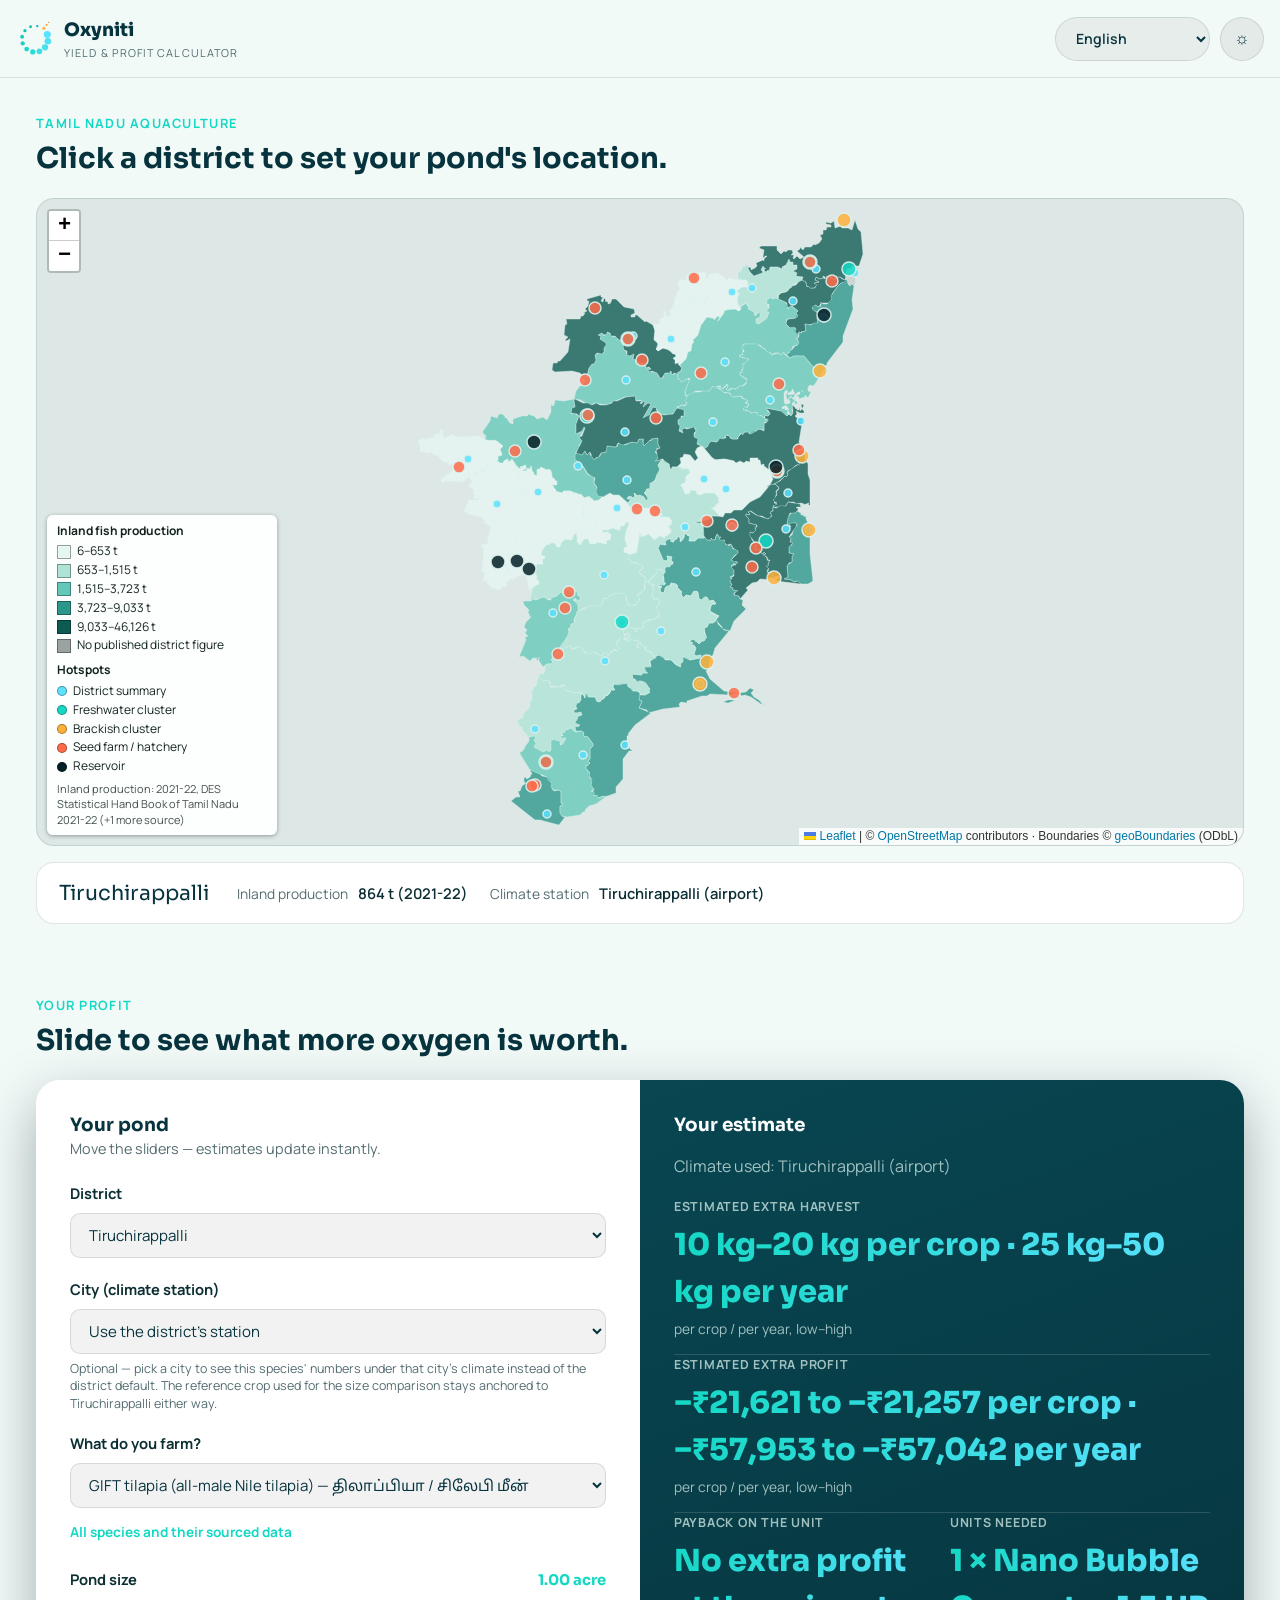
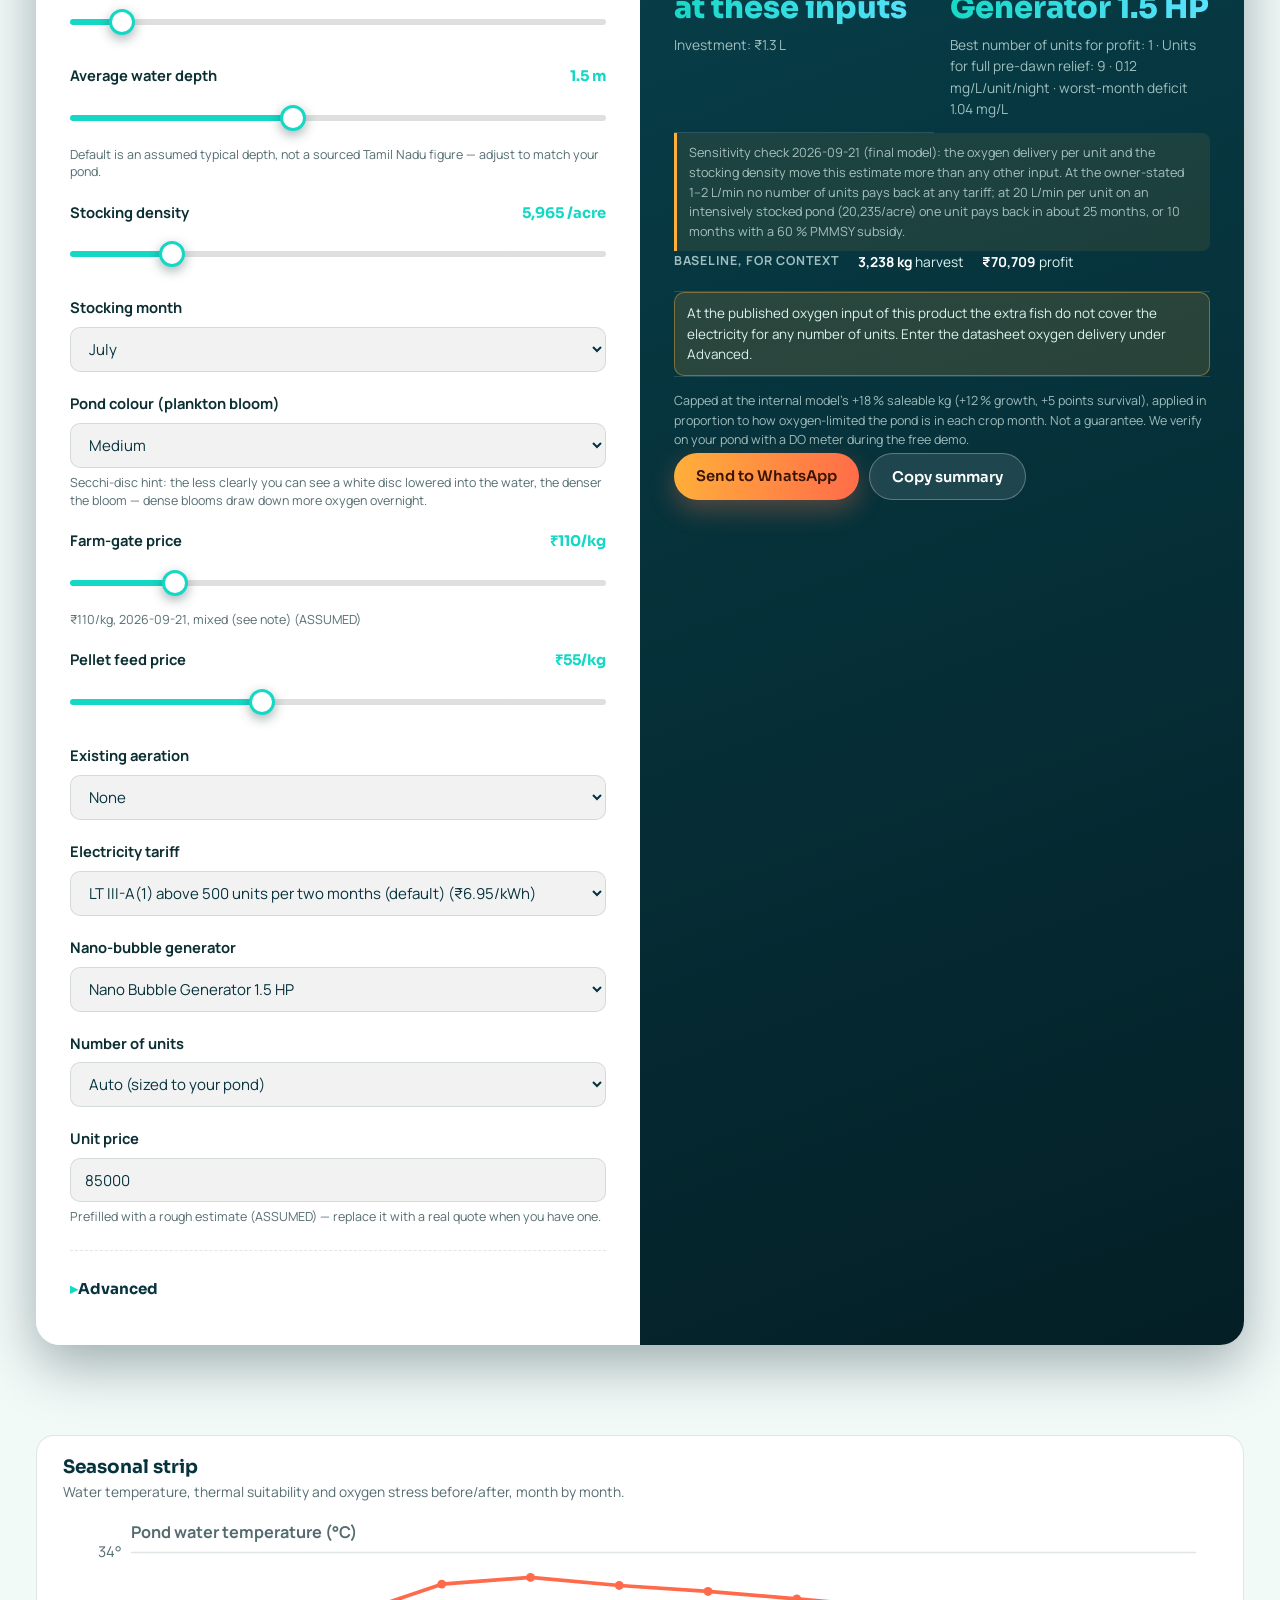
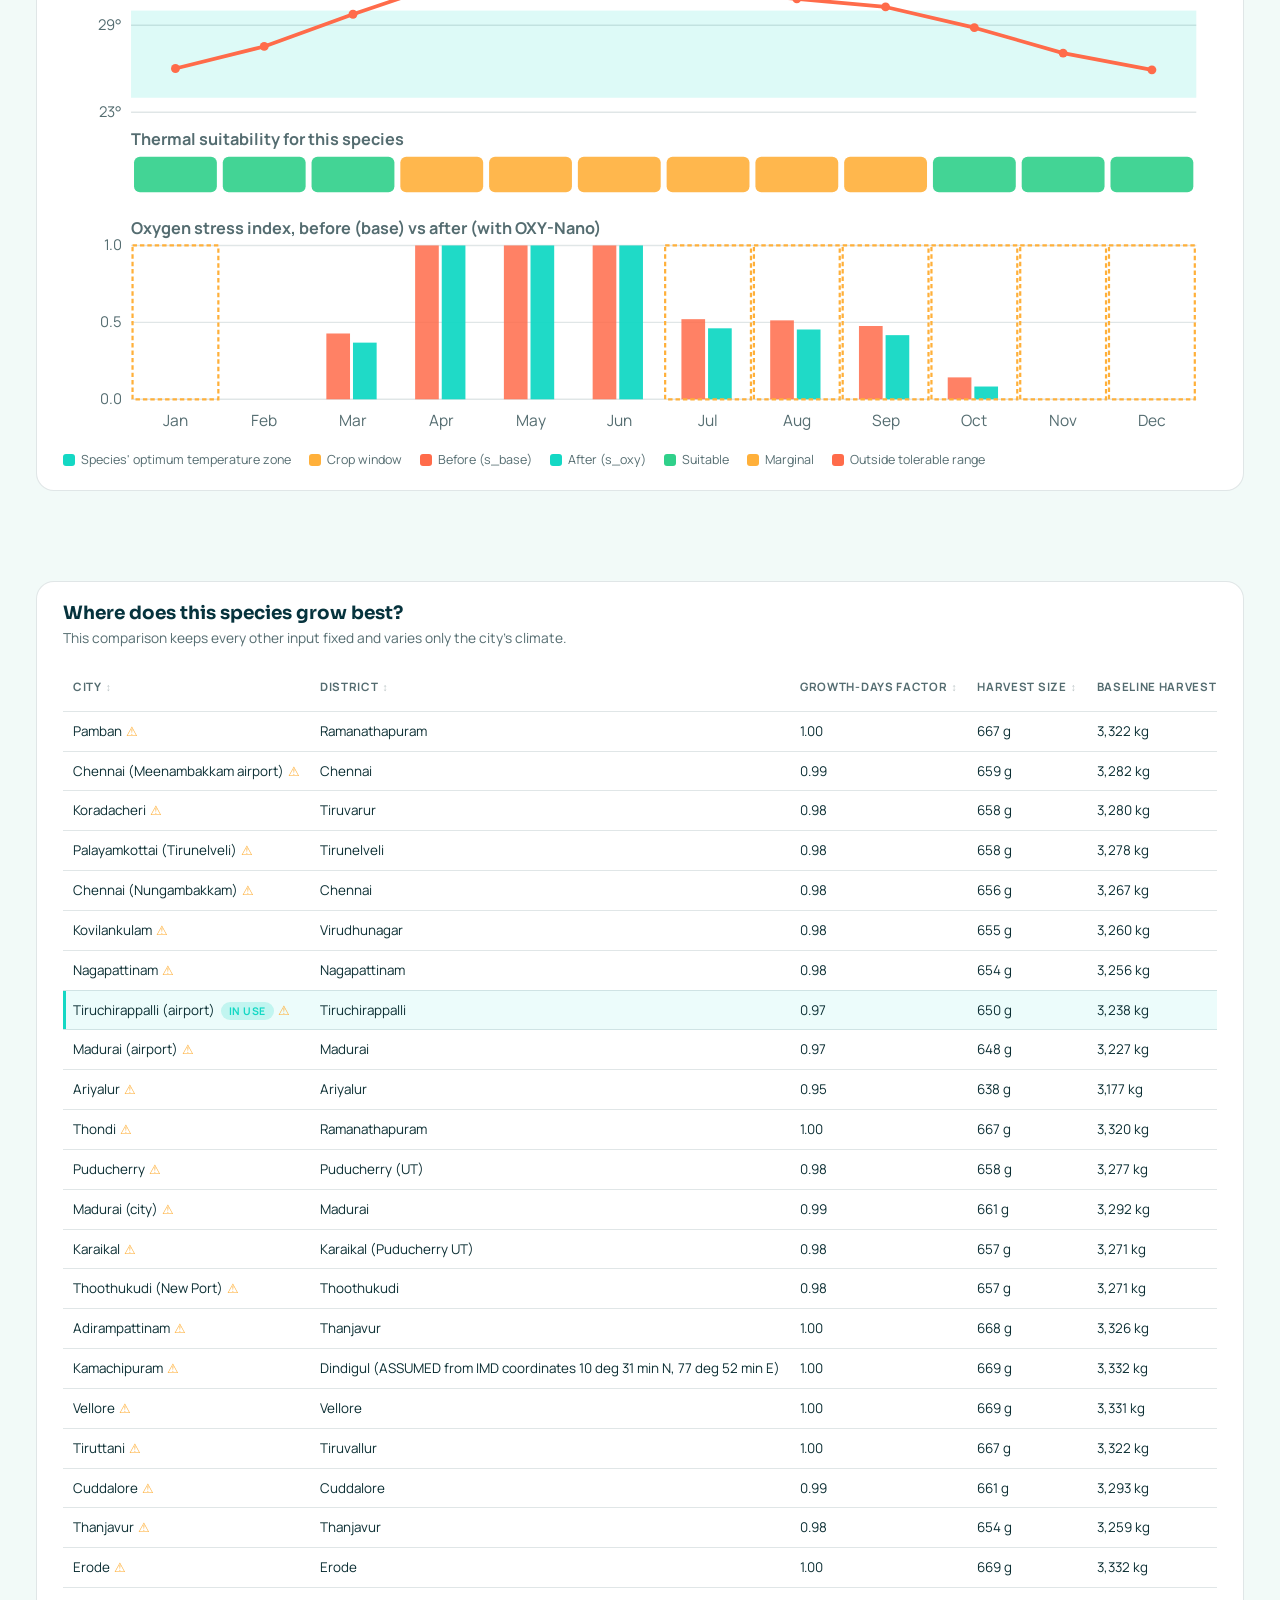
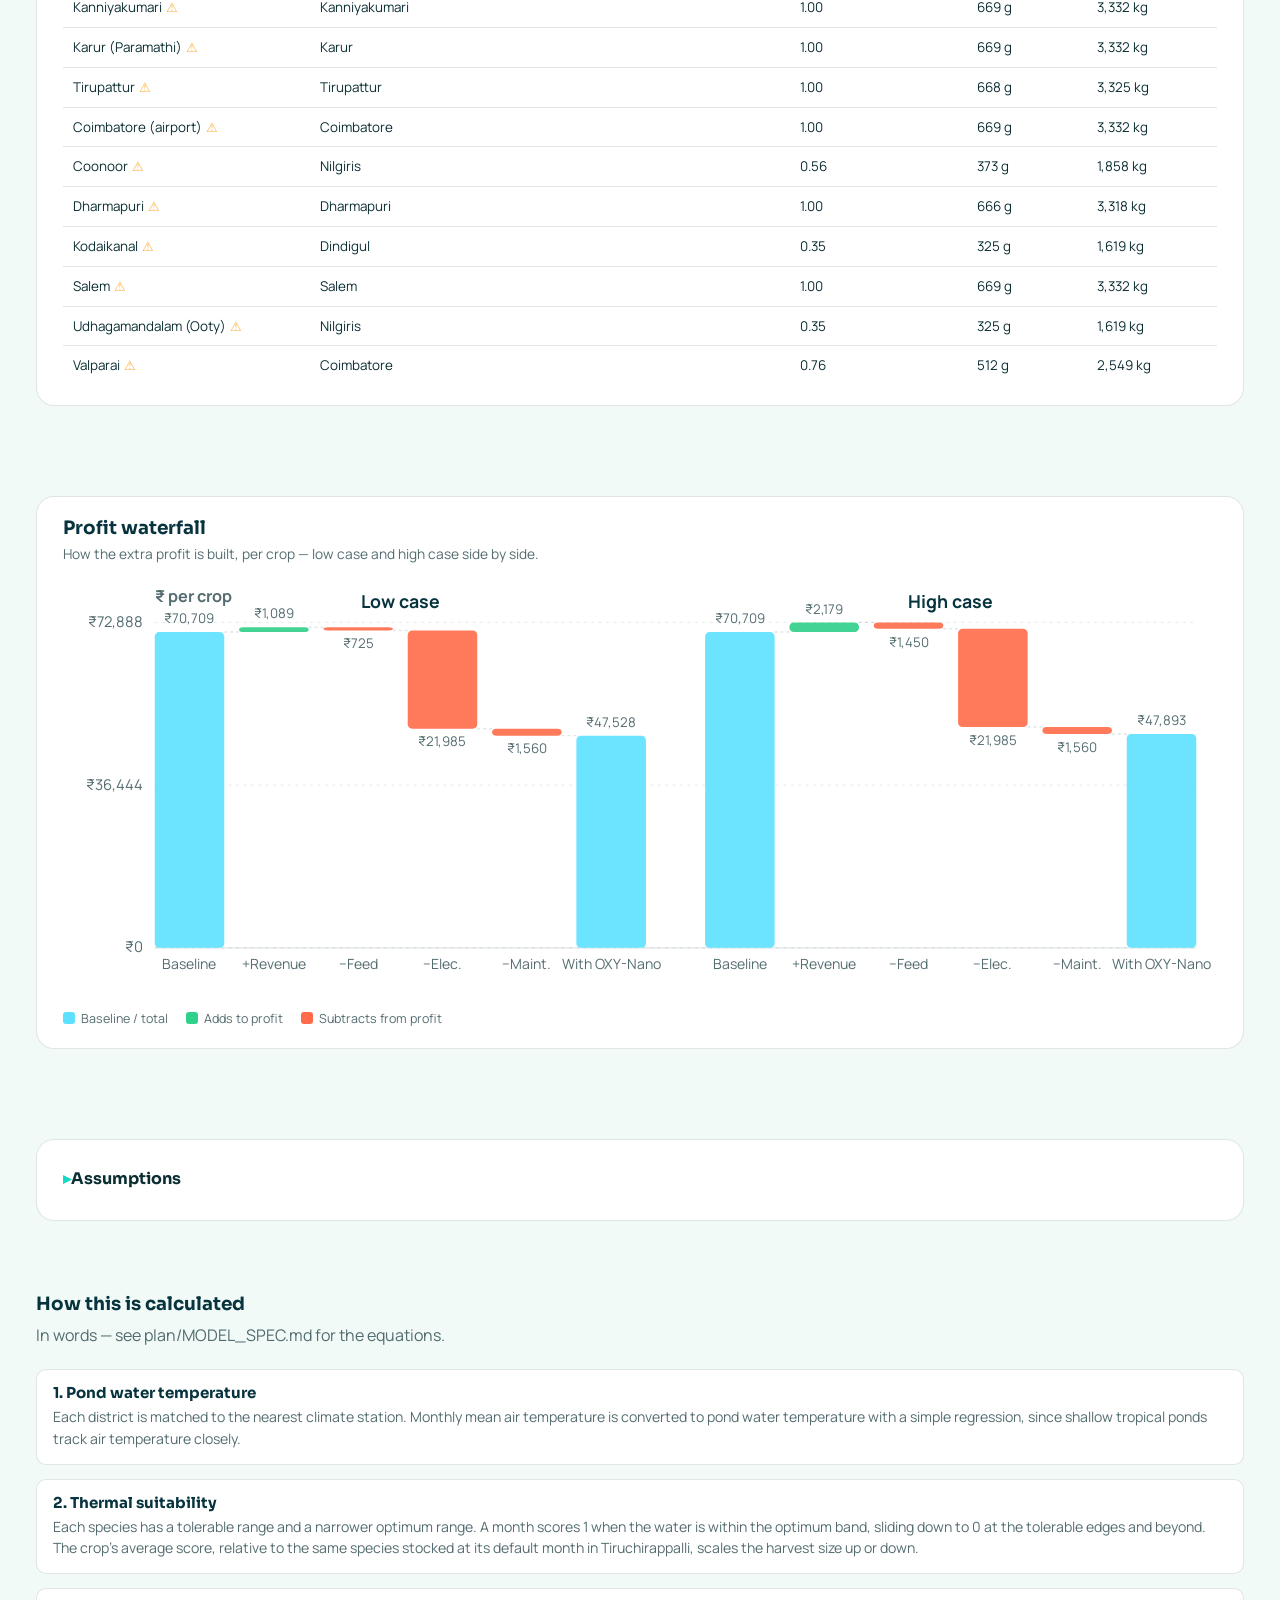
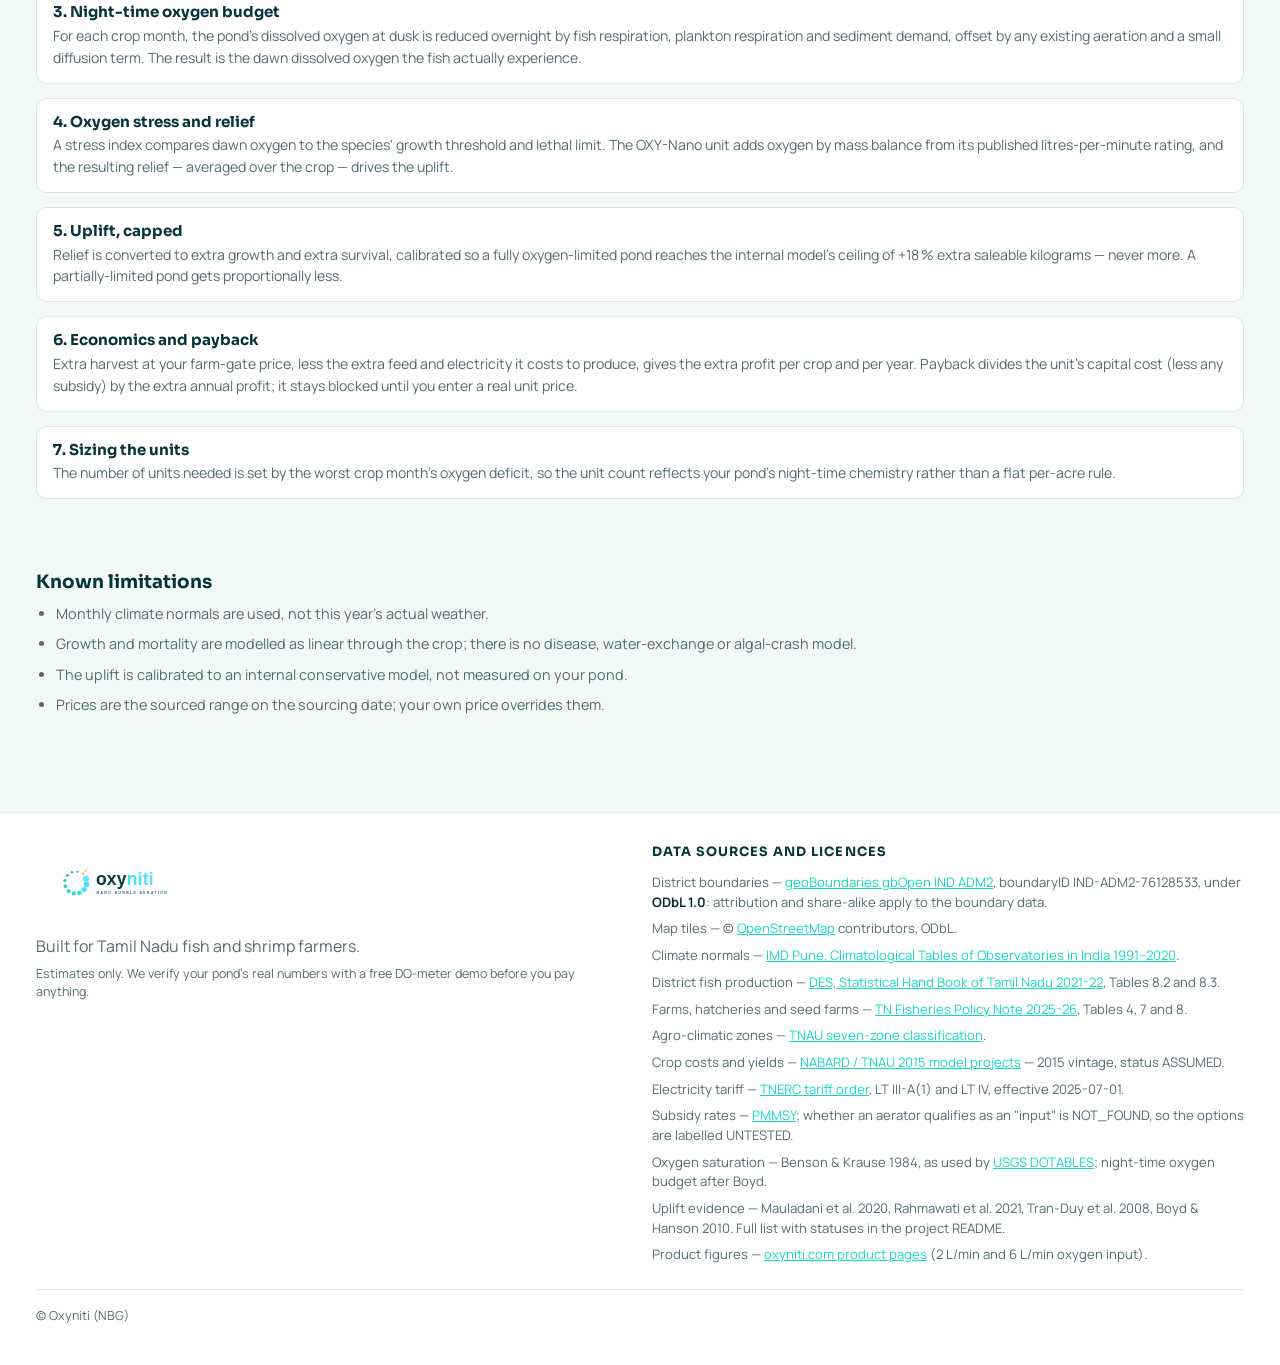
==== site/index.html @ 801a23fb "feat: Oxyniti yield and profit calculator with Tamil Nadu hotspot map Standalone static tool for oxy" ====
<!-- Oxyniti yield calculator — page shell (EXECUTION_PLAN.md WP4 brief; layout section 6).
     Classic scripts only, in the fixed order (section 4.3), so the page works from file://. -->
<!doctype html>
<html lang="en">
<head>
<meta charset="utf-8" />
<meta name="viewport" content="width=device-width, initial-scale=1, viewport-fit=cover" />
<meta name="referrer" content="strict-origin-when-cross-origin" />
<title>Oxyniti yield &amp; profit calculator — Tamil Nadu fish &amp; shrimp ponds</title>
<meta name="description" content="Estimate extra harvest, extra profit and payback from OXY-Nano aeration for your pond, by species, district, season and stocking density — capped at the internal +18 % model, never a flat claim." />
<link rel="icon" type="image/svg+xml" href="assets/favicon.svg" />
<link rel="preconnect" href="https://fonts.googleapis.com" />
<link rel="preconnect" href="https://fonts.gstatic.com" crossorigin />
<link href="https://fonts.googleapis.com/css2?family=Sora:wght@600;700;800&family=Manrope:wght@400;600;700;800&family=Catamaran:wght@500;700;800&family=Noto+Sans+Tamil:wght@400;600;700&display=swap" rel="stylesheet" />
<link rel="stylesheet" href="vendor/leaflet/leaflet.css" />
<link rel="stylesheet" href="css/styles.css" />
</head>
<body>

<div id="model-banner" class="model-banner hidden" role="alert"></div>
<div id="fixture-note" class="fixture-note hidden" role="status"></div>

<header class="site-header">
  <div class="brand">
    <img src="assets/logo-mark.svg" alt="" width="38" height="38" />
    <div class="brand-text">
      <span class="brand-word">Oxyniti</span>
      <span class="brand-tag" data-i18n="brand.tag">Yield &amp; profit calculator</span>
    </div>
  </div>
  <div class="header-controls">
    <select id="lang-select" class="lang-select" aria-label="Language">
      <option value="en" data-i18n="nav.lang.en">English</option>
      <option value="ta" data-i18n="nav.lang.ta">தமிழ் (partial)</option>
    </select>
    <button id="theme-toggle" class="btn-icon" type="button" aria-label="Toggle light / dark theme" data-i18n-title="nav.theme">
      <span aria-hidden="true">&#9788;</span>
    </button>
  </div>
</header>

<main>

  <!-- ═══════════ MAP ═══════════ -->
  <section id="map-section">
    <div class="container">
      <div class="section-head">
        <span class="kicker" data-i18n="map.kicker">Tamil Nadu aquaculture</span>
        <h2 data-i18n="map.h2">Click a district to set your pond's location.</h2>
      </div>
      <div class="map-grid">
        <div id="map" role="img" aria-label="Map of Tamil Nadu districts coloured by inland fish production, with aquaculture hotspot markers. Click a district to select it."></div>
        <aside class="district-card" id="district-card">
          <p class="d-hint" id="district-placeholder" data-i18n="district.card.placeholder">Click the map or choose a district below to see its production statistics and climate station.</p>
          <div id="district-card-body" class="hidden">
            <span class="d-name" id="district-name"></span>
            <dl>
              <dt data-i18n="district.card.production">Inland production</dt>
              <dd id="district-production">—</dd>
              <dt data-i18n="district.card.station">Climate station</dt>
              <dd id="district-station">—</dd>
            </dl>
          </div>
        </aside>
      </div>
    </div>
  </section>

  <!-- ═══════════ CALCULATOR ═══════════ -->
  <section id="calculator">
    <div class="container">
      <div class="section-head">
        <span class="kicker" data-i18n="roi.kicker">Your profit</span>
        <h2 data-i18n="roi.h2">Slide to see what more oxygen is worth.</h2>
      </div>

      <div class="calc-grid">
        <!-- ---- INPUT CARD ---- -->
        <div class="input-card">
          <h3 data-i18n="roi.h3">Your pond</h3>
          <p class="sub" data-i18n="roi.sub">Move the sliders — estimates update instantly.</p>

          <form id="calc-form" autocomplete="off">
            <div class="field">
              <label class="field-label" for="in-district" data-i18n="input.district">District</label>
              <select id="in-district"></select>
            </div>

            <div class="field">
              <label class="field-label" for="in-station_name" data-i18n="input.station_name">City (climate station)</label>
              <select id="in-station_name"></select>
              <p class="field-hint" data-i18n="input.station_hint">Optional — pick a city to see this species' numbers under that city's climate instead of the district default. The reference crop used for the size comparison stays anchored to Tiruchirappalli either way.</p>
            </div>

            <div class="field">
              <label class="field-label" for="in-species" data-i18n="f.species">What do you farm?</label>
              <select id="in-species"></select>
              <details class="species-panel">
                <summary data-i18n="input.species_panel_toggle">All species and their sourced data</summary>
                <div class="species-panel-body" id="species-panel-body"></div>
              </details>
            </div>

            <div class="field">
              <div class="field-label"><span data-i18n="roi.size">Pond size</span><output class="field-out" id="out-area_acre"></output></div>
              <div class="range-wrap"><input type="range" id="in-area_acre" min="0.25" max="10" step="0.25" value="1" /></div>
            </div>

            <div class="field">
              <div class="field-label"><span data-i18n="input.depth_m">Average water depth</span><output class="field-out" id="out-depth_m"></output></div>
              <div class="range-wrap"><input type="range" id="in-depth_m" min="0.8" max="2.5" step="0.1" value="1.5" /></div>
              <p class="field-hint" data-i18n="input.depth_hint">Default is an assumed typical depth, not a sourced Tamil Nadu figure — adjust to match your pond.</p>
            </div>

            <div class="field">
              <div class="field-label"><span data-i18n="input.density_per_acre">Stocking density</span><output class="field-out" id="out-density_per_acre"></output></div>
              <div class="range-wrap"><input type="range" id="in-density_per_acre" min="0" max="1" step="1" value="0" /></div>
            </div>

            <div class="field">
              <label class="field-label" for="in-stock_month" data-i18n="input.stock_month">Stocking month</label>
              <select id="in-stock_month">
                <option value="1" data-i18n="month.1">January</option>
                <option value="2" data-i18n="month.2">February</option>
                <option value="3" data-i18n="month.3">March</option>
                <option value="4" data-i18n="month.4">April</option>
                <option value="5" data-i18n="month.5">May</option>
                <option value="6" data-i18n="month.6">June</option>
                <option value="7" data-i18n="month.7">July</option>
                <option value="8" data-i18n="month.8">August</option>
                <option value="9" data-i18n="month.9">September</option>
                <option value="10" data-i18n="month.10">October</option>
                <option value="11" data-i18n="month.11">November</option>
                <option value="12" data-i18n="month.12">December</option>
              </select>
            </div>

            <div class="field">
              <label class="field-label" for="in-bloom" data-i18n="input.bloom">Pond colour (plankton bloom)</label>
              <select id="in-bloom">
                <option value="light">Light</option>
                <option value="medium" selected>Medium</option>
                <option value="dense">Dense</option>
              </select>
              <p class="field-hint" data-i18n="input.bloom_hint">Secchi-disc hint: the less clearly you can see a white disc lowered into the water, the denser the bloom — dense blooms draw down more oxygen overnight.</p>
            </div>

            <div class="field">
              <div class="field-label"><span data-i18n="roi.price">Farm-gate price</span><output class="field-out" id="out-price_inr_kg"></output></div>
              <div class="range-wrap"><input type="range" id="in-price_inr_kg" min="0" max="1" step="1" value="0" /></div>
              <p class="field-hint" id="price-sourced-note"></p>
            </div>

            <div class="field">
              <div class="field-label"><span data-i18n="input.feed_price_inr_kg">Pellet feed price</span><output class="field-out" id="out-feed_price_inr_kg"></output></div>
              <div class="range-wrap"><input type="range" id="in-feed_price_inr_kg" min="20" max="120" step="1" value="60" /></div>
            </div>

            <div class="field">
              <label class="field-label" for="in-existing_aeration_kw" data-i18n="input.existing_aeration_kw">Existing aeration</label>
              <select id="in-existing_aeration_kw">
                <option value="0" data-i18n="input.aeration_none">None</option>
                <option value="0.7457" data-i18n="input.aeration_1x1">1 × 1 HP paddlewheel</option>
                <option value="1.4914" data-i18n="input.aeration_2x1">2 × 1 HP paddlewheel</option>
                <option value="2.9828" data-i18n="input.aeration_2x2">2 × 2 HP paddlewheel</option>
                <option value="custom" data-i18n="input.aeration_custom">Custom (kW)</option>
              </select>
              <input type="number" id="in-existing_aeration_kw-custom" class="hidden" min="0" max="15" step="0.1" placeholder="kW" />
            </div>

            <div class="field hidden" id="existing_run_h-row">
              <div class="field-label"><span data-i18n="input.existing_run_h">Existing aeration hours</span><output class="field-out" id="out-existing_run_h"></output></div>
              <div class="range-wrap"><input type="range" id="in-existing_run_h" min="0" max="24" step="1" value="8" /></div>
            </div>

            <div class="field">
              <label class="field-label" for="in-tariff-preset" data-i18n="input.tariff_inr_kwh">Electricity tariff</label>
              <select id="in-tariff-preset"></select>
              <input type="number" id="in-tariff-custom" class="hidden" min="0" max="12" step="0.01" placeholder="₹/kWh" data-i18n-ph="input.tariff_custom" />
            </div>

            <div class="field">
              <label class="field-label" for="in-unit_model" data-i18n="input.unit_model">Nano-bubble generator</label>
              <select id="in-unit_model"></select>
            </div>

            <div class="field">
              <label class="field-label" for="in-n_units-mode" data-i18n="input.n_units_mode">Number of units</label>
              <select id="in-n_units-mode">
                <option value="auto" data-i18n="input.n_units_auto">Auto (sized to your pond)</option>
                <option value="manual" data-i18n="input.n_units_manual_option">Manual</option>
              </select>
              <input type="number" id="in-n_units-manual" class="hidden" min="1" max="20" step="1" value="1" />
            </div>

            <div class="field">
              <label class="field-label" for="in-unit_price_inr" data-i18n="input.unit_price_inr">Unit price</label>
              <input type="number" id="in-unit_price_inr" min="0" step="100" placeholder="₹" />
              <p class="field-hint" data-i18n="input.unit_price_hint">Prefilled with a rough estimate (ASSUMED) — replace it with a real quote when you have one.</p>
            </div>

            <details class="advanced-details" id="advanced-details">
              <summary data-i18n="input.advanced">Advanced</summary>
              <div class="advanced-body">
                <div class="field">
                  <label class="field-label" for="in-o2_input_lpm_override" data-i18n="input.o2_input_lpm_override">Oxygen delivery per unit (datasheet)</label>
                  <input type="number" id="in-o2_input_lpm_override" min="0.5" max="60" step="0.1" placeholder="L/min" />
                  <p class="field-hint" data-i18n="input.override_hint">Enter the OEM datasheet figure if you have it — leave blank to use the published product value.</p>
                </div>
                <div class="field">
                  <label class="field-label" for="in-power_kw_override" data-i18n="input.power_kw_override">Electrical input per unit (datasheet)</label>
                  <input type="number" id="in-power_kw_override" min="0.1" max="10" step="0.01" placeholder="kW" />
                  <p class="field-hint" data-i18n="input.override_hint">Enter the OEM datasheet figure if you have it — leave blank to use the published product value.</p>
                </div>
                <div class="field">
                  <label class="field-label" for="in-concentrator_kw" data-i18n="input.concentrator_kw">Oxygen concentrator power</label>
                  <input type="number" id="in-concentrator_kw" min="0" max="2" step="0.01" placeholder="kW" />
                  <p class="field-hint" data-i18n="input.concentrator_hint">Prefilled from the product page. Clearing it excludes the concentrator from the electricity cost with a warning.</p>
                </div>
                <div class="field">
                  <label class="field-label" for="in-concentrator_price_inr" data-i18n="input.concentrator_price_inr">Oxygen concentrator price</label>
                  <input type="number" id="in-concentrator_price_inr" min="0" step="100" placeholder="₹" />
                  <p class="field-hint" data-i18n="input.concentrator_price_hint">Prefilled with a rough estimate (ASSUMED) — replace it with a real quote when you have one.</p>
                </div>
                <div class="field">
                  <label class="field-label" for="in-maintenance_pct" data-i18n="input.maintenance_pct">Maintenance per year</label>
                  <input type="number" id="in-maintenance_pct" min="0" max="15" step="0.1" placeholder="%" />
                  <p class="field-hint" data-i18n="input.maintenance_hint">Per cent of capex, ASSUMED. Applied every year against the extra profit.</p>
                </div>
                <div class="field">
                  <label class="field-label" for="in-subsidy_pct" data-i18n="input.subsidy_pct">Subsidy on unit</label>
                  <select id="in-subsidy_pct"></select>
                </div>
                <div class="field">
                  <div class="field-label"><span data-i18n="input.run_h">Run hours</span><output class="field-out" id="out-run_h"></output></div>
                  <div class="range-wrap"><input type="range" id="in-run_h" min="2" max="24" step="1" value="8" /></div>
                </div>
                <div class="field field-check">
                  <input type="checkbox" id="in-include_fcr_gain" />
                  <label for="in-include_fcr_gain" data-i18n="input.include_fcr_gain">Apply FCR improvement (advanced, unverified)</label>
                </div>
                <p class="field-hint" data-i18n="input.include_fcr_gain_hint">−7% feed conversion at full relief — a single-pond trial (Mauladani et al. 2020), status UNTESTED. Off by default.</p>
              </div>
            </details>
          </form>
        </div>

        <!-- ---- RESULTS CARD ---- -->
        <div class="results-card" id="results-card">
          <h3 data-i18n="results.h3">Your estimate</h3>
          <p class="band-sub hidden" id="res-station"></p>

          <div id="result-error" class="result-error hidden"></div>

          <div id="result-content">
            <p id="result-placeholder" class="band-sub" data-i18n="results.placeholder">Set your pond's inputs on the left to see an estimate.</p>

            <div class="result-band">
              <span class="lbl" data-i18n="roi.harv">Estimated extra harvest</span>
              <div class="band-value" id="res-harvest">—</div>
              <div class="band-sub" data-i18n="results.harv_sub">per crop / per year, low–high</div>
            </div>

            <div class="result-band">
              <span class="lbl" data-i18n="results.profit">Estimated extra profit</span>
              <div class="band-value" id="res-profit">—</div>
              <div class="band-sub" data-i18n="results.profit_sub">per crop / per year, low–high</div>
            </div>

            <div class="result-grid">
              <div class="result-band">
                <span class="lbl" data-i18n="results.payback">Payback on the unit</span>
                <div class="band-value" id="res-payback">—</div>
                <div class="band-sub" id="res-investment"></div>
              </div>
              <div class="result-band">
                <span class="lbl" data-i18n="results.units">Units needed</span>
                <div class="band-value" id="res-units">—</div>
                <div class="band-sub" data-i18n="results.units_sub">to relieve the worst crop month</div>
              </div>
            </div>

            <p class="sensitivity-note" data-i18n="results.sensitivity">Sensitivity check 2026-09-21 (final model): the oxygen delivery per unit and the stocking density move this estimate more than any other input. At the owner-stated 1–2 L/min no number of units pays back at any tariff; at 20 L/min per unit on an intensively stocked pond (20,235/acre) one unit pays back in about 25 months, or 10 months with a 60 % PMMSY subsidy.</p>

            <div class="result-band baseline-context" id="res-baseline">
              <span class="lbl" data-i18n="results.baseline">Baseline, for context</span>
            </div>

            <ul class="warnings-list" id="res-warnings"></ul>

            <p class="ceiling-note" data-i18n="results.ceiling_note">Capped at the internal model's +18 % saleable kg (+12 % growth, +5 points survival), applied in proportion to how oxygen-limited the pond is in each crop month. Not a guarantee. We verify on your pond with a DO meter during the free demo.</p>

            <div class="cta-row">
              <a id="cta-whatsapp" class="btn btn-warm" href="https://wa.me/919659727477" target="_blank" rel="noopener" data-i18n="results.cta_whatsapp">Send to WhatsApp</a>
              <button id="cta-copy" class="btn btn-ghost" type="button" data-i18n="results.cta_copy">Copy summary</button>
            </div>
            <p class="copy-status" id="copy-status" role="status"></p>
          </div>
        </div>
      </div>
    </div>
  </section>

  <!-- ═══════════ SEASONAL STRIP ═══════════ -->
  <section id="season-section">
    <div class="container">
      <div class="chart-block">
        <h3 data-i18n="season.h3">Seasonal strip</h3>
        <p class="sub" data-i18n="season.sub">Water temperature, thermal suitability and oxygen stress before/after, month by month.</p>
        <div id="season-strip"></div>
      </div>
    </div>
  </section>

  <!-- ═══════════ STATION COMPARISON (amendment A9.4) ═══════════ -->
  <section id="station-compare-section">
    <div class="container">
      <div class="chart-block">
        <h3 data-i18n="station_compare.h3">Where does this species grow best?</h3>
        <p class="sub" data-i18n="station_compare.note">This comparison keeps every other input fixed and varies only the city's climate.</p>
        <div class="assumptions-table-wrap">
          <table class="assumptions-table compare-table" id="station-compare-table">
            <thead>
              <tr>
                <th><button type="button" class="sort-btn" data-sort-key="station" data-i18n="station_compare.col_city">City</button></th>
                <th><button type="button" class="sort-btn" data-sort-key="district" data-i18n="station_compare.col_district">District</button></th>
                <th><button type="button" class="sort-btn" data-sort-key="G_T" data-i18n="station_compare.col_gt">Growth-days factor</button></th>
                <th><button type="button" class="sort-btn" data-sort-key="harvest_size_g" data-i18n="station_compare.col_harvest_size">Harvest size</button></th>
                <th><button type="button" class="sort-btn" data-sort-key="baseline_kg_crop" data-i18n="station_compare.col_baseline">Baseline harvest</button></th>
                <th><button type="button" class="sort-btn" data-sort-key="ds" data-i18n="station_compare.col_ds">Oxygen relief</button></th>
                <th><button type="button" class="sort-btn" data-sort-key="extra_kg_crop_high" data-i18n="station_compare.col_extra_harvest">Extra harvest (high)</button></th>
                <th><button type="button" class="sort-btn is-sorted-desc" data-sort-key="profit_year_high" data-i18n="station_compare.col_extra_profit">Extra profit (high)</button></th>
                <th><button type="button" class="sort-btn" data-sort-key="n_best" data-i18n="station_compare.col_units">Units</button></th>
              </tr>
            </thead>
            <tbody id="station-compare-tbody"></tbody>
          </table>
        </div>
      </div>
    </div>
  </section>

  <!-- ═══════════ WATERFALL ═══════════ -->
  <section id="waterfall-section">
    <div class="container">
      <div class="chart-block">
        <h3 data-i18n="waterfall.h3">Profit waterfall</h3>
        <p class="sub" data-i18n="waterfall.sub">How the extra profit is built, per crop — low case and high case side by side.</p>
        <div id="waterfall"></div>
      </div>
    </div>
  </section>

  <!-- ═══════════ ASSUMPTIONS ═══════════ -->
  <section id="assumptions-section">
    <div class="container">
      <details class="assumptions-details" id="assumptions-details">
        <summary data-i18n="assumptions.h3">Assumptions</summary>
        <p class="sub" data-i18n="assumptions.sub">Every parameter behind this estimate — value, unit, status, date and source.</p>
        <div class="assumptions-table-wrap">
          <table class="assumptions-table">
            <thead>
              <tr>
                <th data-i18n="assumptions.col_label">Parameter</th>
                <th data-i18n="assumptions.col_value">Value</th>
                <th data-i18n="assumptions.col_status">Status</th>
                <th data-i18n="assumptions.col_date">Date</th>
                <th data-i18n="assumptions.col_source">Source</th>
              </tr>
            </thead>
            <tbody id="assumptions-tbody"></tbody>
          </table>
        </div>
      </details>
    </div>
  </section>

  <!-- ═══════════ METHOD ═══════════ -->
  <section id="method-section" class="method-section">
    <div class="container">
      <div class="section-head">
        <h3 data-i18n="method.h3">How this is calculated</h3>
        <p data-i18n="method.sub">In words — see plan/MODEL_SPEC.md for the equations.</p>
      </div>
      <div class="method-body">
        <div class="method-step"><h4 data-i18n="method.step1.h">1. Pond water temperature</h4><p data-i18n="method.step1.p">Each district is matched to the nearest climate station. Monthly mean air temperature is converted to pond water temperature with a simple regression, since shallow tropical ponds track air temperature closely.</p></div>
        <div class="method-step"><h4 data-i18n="method.step2.h">2. Thermal suitability</h4><p data-i18n="method.step2.p">Each species has a tolerable range and a narrower optimum range. A month scores 1 when the water is within the optimum band, sliding down to 0 at the tolerable edges and beyond. The crop's average score, relative to the same species stocked at its default month in Tiruchirappalli, scales the harvest size up or down.</p></div>
        <div class="method-step"><h4 data-i18n="method.step3.h">3. Night-time oxygen budget</h4><p data-i18n="method.step3.p">For each crop month, the pond's dissolved oxygen at dusk is reduced overnight by fish respiration, plankton respiration and sediment demand, offset by any existing aeration and a small diffusion term. The result is the dawn dissolved oxygen the fish actually experience.</p></div>
        <div class="method-step"><h4 data-i18n="method.step4.h">4. Oxygen stress and relief</h4><p data-i18n="method.step4.p">A stress index compares dawn oxygen to the species' growth threshold and lethal limit. The OXY-Nano unit adds oxygen by mass balance from its published litres-per-minute rating, and the resulting relief — averaged over the crop — drives the uplift.</p></div>
        <div class="method-step"><h4 data-i18n="method.step5.h">5. Uplift, capped</h4><p data-i18n="method.step5.p">Relief is converted to extra growth and extra survival, calibrated so a fully oxygen-limited pond reaches the internal model's ceiling of +18 % extra saleable kilograms — never more. A partially-limited pond gets proportionally less.</p></div>
        <div class="method-step"><h4 data-i18n="method.step6.h">6. Economics and payback</h4><p data-i18n="method.step6.p">Extra harvest at your farm-gate price, less the extra feed and electricity it costs to produce, gives the extra profit per crop and per year. Payback divides the unit's capital cost (less any subsidy) by the extra annual profit; it stays blocked until you enter a real unit price.</p></div>
        <div class="method-step"><h4 data-i18n="method.step7.h">7. Sizing the units</h4><p data-i18n="method.step7.p">The number of units needed is set by the worst crop month's oxygen deficit, so the unit count reflects your pond's night-time chemistry rather than a flat per-acre rule.</p></div>
      </div>
    </div>
  </section>

  <!-- ═══════════ LIMITATIONS ═══════════ -->
  <section id="limitations-section">
    <div class="container">
      <h3 data-i18n="limitations.h3">Known limitations</h3>
      <ul class="limitations-list">
        <li data-i18n="limitations.l1">Monthly climate normals are used, not this year's actual weather.</li>
        <li data-i18n="limitations.l2">Growth and mortality are modelled as linear through the crop; there is no disease, water-exchange or algal-crash model.</li>
        <li data-i18n="limitations.l3">The uplift is calibrated to an internal conservative model, not measured on your pond.</li>
        <li data-i18n="limitations.l4">Prices are the sourced range on the sourcing date; your own price overrides them.</li>
      </ul>
    </div>
  </section>

</main>

<footer class="site-footer">
  <div class="container">
    <div class="footer-grid">
      <div>
        <img class="footer-logo" src="assets/logo.svg" alt="Oxyniti" width="140" height="70" />
        <p data-i18n="footer.made">Built for Tamil Nadu fish and shrimp farmers.</p>
        <p class="field-hint" data-i18n="footer.disclaimer">Estimates only. We verify your pond's real numbers with a free DO-meter demo before you pay anything.</p>
      </div>
      <div>
        <h5 data-i18n="footer.sources_h">Data sources and licences</h5>
        <!-- WP6: short form of the full list in site/README.md. Licences named where they bind. -->
        <ul id="data-sources">
          <li>District boundaries — <a href="https://www.geoboundaries.org/api/current/gbOpen/IND/ADM2/" target="_blank" rel="noopener">geoBoundaries gbOpen IND ADM2</a>, boundaryID IND-ADM2-76128533, under <strong>ODbL 1.0</strong>: attribution and share-alike apply to the boundary data.</li>
          <li>Map tiles — &copy; <a href="https://www.openstreetmap.org/copyright" target="_blank" rel="noopener">OpenStreetMap</a> contributors, ODbL.</li>
          <li>Climate normals — <a href="https://www.imdpune.gov.in/library/public/Climatological%20Tables%201991-2020.pdf" target="_blank" rel="noopener">IMD Pune, Climatological Tables of Observatories in India 1991–2020</a>.</li>
          <li>District fish production — <a href="https://www.tn.gov.in/deptst/fisheries.pdf" target="_blank" rel="noopener">DES, Statistical Hand Book of Tamil Nadu 2021-22</a>, Tables 8.2 and 8.3.</li>
          <li>Farms, hatcheries and seed farms — <a href="https://cms.tn.gov.in/cms_migrated/document/docfiles/fisheries_e_pn_2025_26.pdf" target="_blank" rel="noopener">TN Fisheries Policy Note 2025-26</a>, Tables 4, 7 and 8.</li>
          <li>Agro-climatic zones — <a href="https://agritech.tnau.ac.in/agriculture/agri_soilresource_agroclimate.html" target="_blank" rel="noopener">TNAU seven-zone classification</a>.</li>
          <li>Crop costs and yields — <a href="https://agritech.tnau.ac.in/banking/nabard_pdf/Fisheries/6.GIFT_Tilapia_culture_15.pdf" target="_blank" rel="noopener">NABARD / TNAU 2015 model projects</a> — 2015 vintage, status ASSUMED.</li>
          <li>Electricity tariff — <a href="https://www.tnerc.tn.gov.in/Orders/files/TO-Order%20No6300620252131.pdf" target="_blank" rel="noopener">TNERC tariff order</a>, LT III-A(1) and LT IV, effective 2025-07-01.</li>
          <li>Subsidy rates — <a href="https://static.pib.gov.in/WriteReadData/userfiles/PMMSY%20BookEnglish.pdf" target="_blank" rel="noopener">PMMSY</a>; whether an aerator qualifies as an "input" is NOT_FOUND, so the options are labelled UNTESTED.</li>
          <li>Oxygen saturation — Benson &amp; Krause 1984, as used by <a href="https://water.usgs.gov/water-resources/software/DOTABLES/" target="_blank" rel="noopener">USGS DOTABLES</a>; night-time oxygen budget after Boyd.</li>
          <li>Uplift evidence — Mauladani et al. 2020, Rahmawati et al. 2021, Tran-Duy et al. 2008, Boyd &amp; Hanson 2010. Full list with statuses in the project README.</li>
          <li>Product figures — <a href="https://www.oxyniti.com/product/nano-bubble-generator-1.5-HP" target="_blank" rel="noopener">oxyniti.com product pages</a> (2 L/min and 6 L/min oxygen input).</li>
        </ul>
      </div>
    </div>
    <div class="footer-base">
      <span>&copy; Oxyniti (NBG)</span>
    </div>
  </div>
</footer>

<script src="vendor/leaflet/leaflet.js"></script>
<script src="data/species.data.js"></script>
<script src="data/climate.data.js"></script>
<script src="data/hotspots.data.js"></script>
<script src="data/tn_districts.data.js"></script>
<script src="data/products.data.js"></script>
<script src="data/economics.data.js"></script>
<script src="data/coefficients.data.js"></script>
<script src="js/i18n.js"></script>
<script src="js/charts.js"></script>
<script src="js/map.js"></script>
<script src="js/model.js"></script>
<script src="js/ui.js"></script>
</body>
</html>
---- site/vendor/leaflet/leaflet.css ----
/* required styles */

.leaflet-pane,
.leaflet-tile,
.leaflet-marker-icon,
.leaflet-marker-shadow,
.leaflet-tile-container,
.leaflet-pane > svg,
.leaflet-pane > canvas,
.leaflet-zoom-box,
.leaflet-image-layer,
.leaflet-layer {
	position: absolute;
	left: 0;
	top: 0;
	}
.leaflet-container {
	overflow: hidden;
	}
.leaflet-tile,
.leaflet-marker-icon,
.leaflet-marker-shadow {
	-webkit-user-select: none;
	   -moz-user-select: none;
	        user-select: none;
	  -webkit-user-drag: none;
	}
/* Prevents IE11 from highlighting tiles in blue */
.leaflet-tile::selection {
	background: transparent;
}
/* Safari renders non-retina tile on retina better with this, but Chrome is worse */
.leaflet-safari .leaflet-tile {
	image-rendering: -webkit-optimize-contrast;
	}
/* hack that prevents hw layers "stretching" when loading new tiles */
.leaflet-safari .leaflet-tile-container {
	width: 1600px;
	height: 1600px;
	-webkit-transform-origin: 0 0;
	}
.leaflet-marker-icon,
.leaflet-marker-shadow {
	display: block;
	}
/* .leaflet-container svg: reset svg max-width decleration shipped in Joomla! (joomla.org) 3.x */
/* .leaflet-container img: map is broken in FF if you have max-width: 100% on tiles */
.leaflet-container .leaflet-overlay-pane svg {
	max-width: none !important;
	max-height: none !important;
	}
.leaflet-container .leaflet-marker-pane img,
.leaflet-container .leaflet-shadow-pane img,
.leaflet-container .leaflet-tile-pane img,
.leaflet-container img.leaflet-image-layer,
.leaflet-container .leaflet-tile {
	max-width: none !important;
	max-height: none !important;
	width: auto;
	padding: 0;
	}

.leaflet-container img.leaflet-tile {
	/* See: https://bugs.chromium.org/p/chromium/issues/detail?id=600120 */
	mix-blend-mode: plus-lighter;
}

.leaflet-container.leaflet-touch-zoom {
	-ms-touch-action: pan-x pan-y;
	touch-action: pan-x pan-y;
	}
.leaflet-container.leaflet-touch-drag {
	-ms-touch-action: pinch-zoom;
	/* Fallback for FF which doesn't support pinch-zoom */
	touch-action: none;
	touch-action: pinch-zoom;
}
.leaflet-container.leaflet-touch-drag.leaflet-touch-zoom {
	-ms-touch-action: none;
	touch-action: none;
}
.leaflet-container {
	-webkit-tap-highlight-color: transparent;
}
.leaflet-container a {
	-webkit-tap-highlight-color: rgba(51, 181, 229, 0.4);
}
.leaflet-tile {
	filter: inherit;
	visibility: hidden;
	}
.leaflet-tile-loaded {
	visibility: inherit;
	}
.leaflet-zoom-box {
	width: 0;
	height: 0;
	-moz-box-sizing: border-box;
	     box-sizing: border-box;
	z-index: 800;
	}
/* workaround for https://bugzilla.mozilla.org/show_bug.cgi?id=888319 */
.leaflet-overlay-pane svg {
	-moz-user-select: none;
	}

.leaflet-pane         { z-index: 400; }

.leaflet-tile-pane    { z-index: 200; }
.leaflet-overlay-pane { z-index: 400; }
.leaflet-shadow-pane  { z-index: 500; }
.leaflet-marker-pane  { z-index: 600; }
.leaflet-tooltip-pane   { z-index: 650; }
.leaflet-popup-pane   { z-index: 700; }

.leaflet-map-pane canvas { z-index: 100; }
.leaflet-map-pane svg    { z-index: 200; }

.leaflet-vml-shape {
	width: 1px;
	height: 1px;
	}
.lvml {
	behavior: url(#default#VML);
	display: inline-block;
	position: absolute;
	}


/* control positioning */

.leaflet-control {
	position: relative;
	z-index: 800;
	pointer-events: visiblePainted; /* IE 9-10 doesn't have auto */
	pointer-events: auto;
	}
.leaflet-top,
.leaflet-bottom {
	position: absolute;
	z-index: 1000;
	pointer-events: none;
	}
.leaflet-top {
	top: 0;
	}
.leaflet-right {
	right: 0;
	}
.leaflet-bottom {
	bottom: 0;
	}
.leaflet-left {
	left: 0;
	}
.leaflet-control {
	float: left;
	clear: both;
	}
.leaflet-right .leaflet-control {
	float: right;
	}
.leaflet-top .leaflet-control {
	margin-top: 10px;
	}
.leaflet-bottom .leaflet-control {
	margin-bottom: 10px;
	}
.leaflet-left .leaflet-control {
	margin-left: 10px;
	}
.leaflet-right .leaflet-control {
	margin-right: 10px;
	}


/* zoom and fade animations */

.leaflet-fade-anim .leaflet-popup {
	opacity: 0;
	-webkit-transition: opacity 0.2s linear;
	   -moz-transition: opacity 0.2s linear;
	        transition: opacity 0.2s linear;
	}
.leaflet-fade-anim .leaflet-map-pane .leaflet-popup {
	opacity: 1;
	}
.leaflet-zoom-animated {
	-webkit-transform-origin: 0 0;
	    -ms-transform-origin: 0 0;
	        transform-origin: 0 0;
	}
svg.leaflet-zoom-animated {
	will-change: transform;
}

.leaflet-zoom-anim .leaflet-zoom-animated {
	-webkit-transition: -webkit-transform 0.25s cubic-bezier(0,0,0.25,1);
	   -moz-transition:    -moz-transform 0.25s cubic-bezier(0,0,0.25,1);
	        transition:         transform 0.25s cubic-bezier(0,0,0.25,1);
	}
.leaflet-zoom-anim .leaflet-tile,
.leaflet-pan-anim .leaflet-tile {
	-webkit-transition: none;
	   -moz-transition: none;
	        transition: none;
	}

.leaflet-zoom-anim .leaflet-zoom-hide {
	visibility: hidden;
	}


/* cursors */

.leaflet-interactive {
	cursor: pointer;
	}
.leaflet-grab {
	cursor: -webkit-grab;
	cursor:    -moz-grab;
	cursor:         grab;
	}
.leaflet-crosshair,
.leaflet-crosshair .leaflet-interactive {
	cursor: crosshair;
	}
.leaflet-popup-pane,
.leaflet-control {
	cursor: auto;
	}
.leaflet-dragging .leaflet-grab,
.leaflet-dragging .leaflet-grab .leaflet-interactive,
.leaflet-dragging .leaflet-marker-draggable {
	cursor: move;
	cursor: -webkit-grabbing;
	cursor:    -moz-grabbing;
	cursor:         grabbing;
	}

/* marker & overlays interactivity */
.leaflet-marker-icon,
.leaflet-marker-shadow,
.leaflet-image-layer,
.leaflet-pane > svg path,
.leaflet-tile-container {
	pointer-events: none;
	}

.leaflet-marker-icon.leaflet-interactive,
.leaflet-image-layer.leaflet-interactive,
.leaflet-pane > svg path.leaflet-interactive,
svg.leaflet-image-layer.leaflet-interactive path {
	pointer-events: visiblePainted; /* IE 9-10 doesn't have auto */
	pointer-events: auto;
	}

/* visual tweaks */

.leaflet-container {
	background: #ddd;
	outline-offset: 1px;
	}
.leaflet-container a {
	color: #0078A8;
	}
.leaflet-zoom-box {
	border: 2px dotted #38f;
	background: rgba(255,255,255,0.5);
	}


/* general typography */
.leaflet-container {
	font-family: "Helvetica Neue", Arial, Helvetica, sans-serif;
	font-size: 12px;
	font-size: 0.75rem;
	line-height: 1.5;
	}


/* general toolbar styles */

.leaflet-bar {
	box-shadow: 0 1px 5px rgba(0,0,0,0.65);
	border-radius: 4px;
	}
.leaflet-bar a {
	background-color: #fff;
	border-bottom: 1px solid #ccc;
	width: 26px;
	height: 26px;
	line-height: 26px;
	display: block;
	text-align: center;
	text-decoration: none;
	color: black;
	}
.leaflet-bar a,
.leaflet-control-layers-toggle {
	background-position: 50% 50%;
	background-repeat: no-repeat;
	display: block;
	}
.leaflet-bar a:hover,
.leaflet-bar a:focus {
	background-color: #f4f4f4;
	}
.leaflet-bar a:first-child {
	border-top-left-radius: 4px;
	border-top-right-radius: 4px;
	}
.leaflet-bar a:last-child {
	border-bottom-left-radius: 4px;
	border-bottom-right-radius: 4px;
	border-bottom: none;
	}
.leaflet-bar a.leaflet-disabled {
	cursor: default;
	background-color: #f4f4f4;
	color: #bbb;
	}

.leaflet-touch .leaflet-bar a {
	width: 30px;
	height: 30px;
	line-height: 30px;
	}
.leaflet-touch .leaflet-bar a:first-child {
	border-top-left-radius: 2px;
	border-top-right-radius: 2px;
	}
.leaflet-touch .leaflet-bar a:last-child {
	border-bottom-left-radius: 2px;
	border-bottom-right-radius: 2px;
	}

/* zoom control */

.leaflet-control-zoom-in,
.leaflet-control-zoom-out {
	font: bold 18px 'Lucida Console', Monaco, monospace;
	text-indent: 1px;
	}

.leaflet-touch .leaflet-control-zoom-in, .leaflet-touch .leaflet-control-zoom-out  {
	font-size: 22px;
	}


/* layers control */

.leaflet-control-layers {
	box-shadow: 0 1px 5px rgba(0,0,0,0.4);
	background: #fff;
	border-radius: 5px;
	}
.leaflet-control-layers-toggle {
	background-image: url(images/layers.png);
	width: 36px;
	height: 36px;
	}
.leaflet-retina .leaflet-control-layers-toggle {
	background-image: url(images/layers-2x.png);
	background-size: 26px 26px;
	}
.leaflet-touch .leaflet-control-layers-toggle {
	width: 44px;
	height: 44px;
	}
.leaflet-control-layers .leaflet-control-layers-list,
.leaflet-control-layers-expanded .leaflet-control-layers-toggle {
	display: none;
	}
.leaflet-control-layers-expanded .leaflet-control-layers-list {
	display: block;
	position: relative;
	}
.leaflet-control-layers-expanded {
	padding: 6px 10px 6px 6px;
	color: #333;
	background: #fff;
	}
.leaflet-control-layers-scrollbar {
	overflow-y: scroll;
	overflow-x: hidden;
	padding-right: 5px;
	}
.leaflet-control-layers-selector {
	margin-top: 2px;
	position: relative;
	top: 1px;
	}
.leaflet-control-layers label {
	display: block;
	font-size: 13px;
	font-size: 1.08333em;
	}
.leaflet-control-layers-separator {
	height: 0;
	border-top: 1px solid #ddd;
	margin: 5px -10px 5px -6px;
	}

/* Default icon URLs */
.leaflet-default-icon-path { /* used only in path-guessing heuristic, see L.Icon.Default */
	background-image: url(images/marker-icon.png);
	}


/* attribution and scale controls */

.leaflet-container .leaflet-control-attribution {
	background: #fff;
	background: rgba(255, 255, 255, 0.8);
	margin: 0;
	}
.leaflet-control-attribution,
.leaflet-control-scale-line {
	padding: 0 5px;
	color: #333;
	line-height: 1.4;
	}
.leaflet-control-attribution a {
	text-decoration: none;
	}
.leaflet-control-attribution a:hover,
.leaflet-control-attribution a:focus {
	text-decoration: underline;
	}
.leaflet-attribution-flag {
	display: inline !important;
	vertical-align: baseline !important;
	width: 1em;
	height: 0.6669em;
	}
.leaflet-left .leaflet-control-scale {
	margin-left: 5px;
	}
.leaflet-bottom .leaflet-control-scale {
	margin-bottom: 5px;
	}
.leaflet-control-scale-line {
	border: 2px solid #777;
	border-top: none;
	line-height: 1.1;
	padding: 2px 5px 1px;
	white-space: nowrap;
	-moz-box-sizing: border-box;
	     box-sizing: border-box;
	background: rgba(255, 255, 255, 0.8);
	text-shadow: 1px 1px #fff;
	}
.leaflet-control-scale-line:not(:first-child) {
	border-top: 2px solid #777;
	border-bottom: none;
	margin-top: -2px;
	}
.leaflet-control-scale-line:not(:first-child):not(:last-child) {
	border-bottom: 2px solid #777;
	}

.leaflet-touch .leaflet-control-attribution,
.leaflet-touch .leaflet-control-layers,
.leaflet-touch .leaflet-bar {
	box-shadow: none;
	}
.leaflet-touch .leaflet-control-layers,
.leaflet-touch .leaflet-bar {
	border: 2px solid rgba(0,0,0,0.2);
	background-clip: padding-box;
	}


/* popup */

.leaflet-popup {
	position: absolute;
	text-align: center;
	margin-bottom: 20px;
	}
.leaflet-popup-content-wrapper {
	padding: 1px;
	text-align: left;
	border-radius: 12px;
	}
.leaflet-popup-content {
	margin: 13px 24px 13px 20px;
	line-height: 1.3;
	font-size: 13px;
	font-size: 1.08333em;
	min-height: 1px;
	}
.leaflet-popup-content p {
	margin: 17px 0;
	margin: 1.3em 0;
	}
.leaflet-popup-tip-container {
	width: 40px;
	height: 20px;
	position: absolute;
	left: 50%;
	margin-top: -1px;
	margin-left: -20px;
	overflow: hidden;
	pointer-events: none;
	}
.leaflet-popup-tip {
	width: 17px;
	height: 17px;
	padding: 1px;

	margin: -10px auto 0;
	pointer-events: auto;

	-webkit-transform: rotate(45deg);
	   -moz-transform: rotate(45deg);
	    -ms-transform: rotate(45deg);
	        transform: rotate(45deg);
	}
.leaflet-popup-content-wrapper,
.leaflet-popup-tip {
	background: white;
	color: #333;
	box-shadow: 0 3px 14px rgba(0,0,0,0.4);
	}
.leaflet-container a.leaflet-popup-close-button {
	position: absolute;
	top: 0;
	right: 0;
	border: none;
	text-align: center;
	width: 24px;
	height: 24px;
	font: 16px/24px Tahoma, Verdana, sans-serif;
	color: #757575;
	text-decoration: none;
	background: transparent;
	}
.leaflet-container a.leaflet-popup-close-button:hover,
.leaflet-container a.leaflet-popup-close-button:focus {
	color: #585858;
	}
.leaflet-popup-scrolled {
	overflow: auto;
	}

.leaflet-oldie .leaflet-popup-content-wrapper {
	-ms-zoom: 1;
	}
.leaflet-oldie .leaflet-popup-tip {
	width: 24px;
	margin: 0 auto;

	-ms-filter: "progid:DXImageTransform.Microsoft.Matrix(M11=0.70710678, M12=0.70710678, M21=-0.70710678, M22=0.70710678)";
	filter: progid:DXImageTransform.Microsoft.Matrix(M11=0.70710678, M12=0.70710678, M21=-0.70710678, M22=0.70710678);
	}

.leaflet-oldie .leaflet-control-zoom,
.leaflet-oldie .leaflet-control-layers,
.leaflet-oldie .leaflet-popup-content-wrapper,
.leaflet-oldie .leaflet-popup-tip {
	border: 1px solid #999;
	}


/* div icon */

.leaflet-div-icon {
	background: #fff;
	border: 1px solid #666;
	}


/* Tooltip */
/* Base styles for the element that has a tooltip */
.leaflet-tooltip {
	position: absolute;
	padding: 6px;
	background-color: #fff;
	border: 1px solid #fff;
	border-radius: 3px;
	color: #222;
	white-space: nowrap;
	-webkit-user-select: none;
	-moz-user-select: none;
	-ms-user-select: none;
	user-select: none;
	pointer-events: none;
	box-shadow: 0 1px 3px rgba(0,0,0,0.4);
	}
.leaflet-tooltip.leaflet-interactive {
	cursor: pointer;
	pointer-events: auto;
	}
.leaflet-tooltip-top:before,
.leaflet-tooltip-bottom:before,
.leaflet-tooltip-left:before,
.leaflet-tooltip-right:before {
	position: absolute;
	pointer-events: none;
	border: 6px solid transparent;
	background: transparent;
	content: "";
	}

/* Directions */

.leaflet-tooltip-bottom {
	margin-top: 6px;
}
.leaflet-tooltip-top {
	margin-top: -6px;
}
.leaflet-tooltip-bottom:before,
.leaflet-tooltip-top:before {
	left: 50%;
	margin-left: -6px;
	}
.leaflet-tooltip-top:before {
	bottom: 0;
	margin-bottom: -12px;
	border-top-color: #fff;
	}
.leaflet-tooltip-bottom:before {
	top: 0;
	margin-top: -12px;
	margin-left: -6px;
	border-bottom-color: #fff;
	}
.leaflet-tooltip-left {
	margin-left: -6px;
}
.leaflet-tooltip-right {
	margin-left: 6px;
}
.leaflet-tooltip-left:before,
.leaflet-tooltip-right:before {
	top: 50%;
	margin-top: -6px;
	}
.leaflet-tooltip-left:before {
	right: 0;
	margin-right: -12px;
	border-left-color: #fff;
	}
.leaflet-tooltip-right:before {
	left: 0;
	margin-left: -12px;
	border-right-color: #fff;
	}

/* Printing */

@media print {
	/* Prevent printers from removing background-images of controls. */
	.leaflet-control {
		-webkit-print-color-adjust: exact;
		print-color-adjust: exact;
		}
	}
---- site/css/styles.css ----
/* Oxyniti yield calculator — stylesheet.
   Implements EXECUTION_PLAN.md WP4 brief (theme tokens, layout, responsive rules). */

/* ============================================================
   TOKENS — "Deep Lagoon", reused from the oxyniti.com static site
   ============================================================ */
:root {
  --ink: #041f26;
  --deep: #06333d;
  --deep-2: #084651;
  --aqua: #14d8c4;
  --cyan: #5ce1ff;
  --mango: #ffb03a;
  --coral: #ff6b4a;
  --text: #dcf2ee;
  --text-dim: rgba(220, 242, 238, 0.72);
  --white: #ffffff;

  --bg: var(--ink);
  --bg-panel: rgba(255, 255, 255, 0.045);
  --bg-panel-solid: var(--deep);
  --border: rgba(255, 255, 255, 0.12);
  --fg: var(--text);
  --fg-dim: var(--text-dim);
  --fg-strong: var(--white);
  --grad-brand: linear-gradient(100deg, var(--aqua), var(--cyan));
  --grad-warm: linear-gradient(100deg, var(--mango), var(--coral));
  --grad-results: linear-gradient(160deg, var(--deep-2), var(--ink));

  --ok: #2fd08a;
  --warn: #ffb03a;
  --bad: #ff6b4a;
  --grey: #8fa3a6;

  --radius: 18px;
  --radius-sm: 10px;
  --shadow: 0 20px 55px rgba(4, 31, 38, 0.35);
  --gutter: 16px;

  --font-display: "Sora", "Noto Sans Tamil", "Segoe UI", sans-serif;
  --font-body: "Manrope", "Noto Sans Tamil", "Segoe UI", sans-serif;
  --font-tamil: "Catamaran", "Noto Sans Tamil", sans-serif;
}

/* Light theme: explicit override class/attribute takes precedence over the media query */
@media (prefers-color-scheme: light) {
  :root:not([data-theme="dark"]) {
    --bg: #f2faf8;
    --bg-panel: #ffffff;
    --bg-panel-solid: #ffffff;
    --border: rgba(6, 51, 61, 0.12);
    --fg: #0b2e33;
    --fg-dim: rgba(11, 46, 51, 0.7);
    --fg-strong: #06333d;
    --grad-results: linear-gradient(160deg, var(--deep-2), var(--ink));
  }
}
:root[data-theme="light"] {
  --bg: #f2faf8;
  --bg-panel: #ffffff;
  --bg-panel-solid: #ffffff;
  --border: rgba(6, 51, 61, 0.12);
  --fg: #0b2e33;
  --fg-dim: rgba(11, 46, 51, 0.7);
  --fg-strong: #06333d;
}
:root[data-theme="dark"] {
  --bg: var(--ink);
  --bg-panel: rgba(255, 255, 255, 0.045);
  --bg-panel-solid: var(--deep);
  --border: rgba(255, 255, 255, 0.12);
  --fg: var(--text);
  --fg-dim: var(--text-dim);
  --fg-strong: var(--white);
}

/* ============================================================
   RESET / BASE
   ============================================================ */
* { margin: 0; padding: 0; box-sizing: border-box; }
html { scroll-behavior: smooth; overflow-x: hidden; max-width: 100%; }
body {
  background: var(--bg);
  color: var(--fg);
  font-family: var(--font-body);
  line-height: 1.55;
  -webkit-font-smoothing: antialiased;
  overflow-x: hidden;
}
img, svg { max-width: 100%; display: block; }
a { color: var(--aqua); }
h1, h2, h3, h4 { font-family: var(--font-display); line-height: 1.18; color: var(--fg-strong); }
h1 { font-size: clamp(1.7rem, 3.4vw, 2.4rem); }
h2 { font-size: clamp(1.35rem, 2.6vw, 1.8rem); }
h3 { font-size: 1.15rem; }
p { color: var(--fg-dim); }
.tamil { font-family: var(--font-tamil); }
.container { width: min(1240px, 100%); margin-inline: auto; padding-inline: var(--gutter); }
main { display: block; padding-bottom: 40px; }
section { padding: 36px 0; }
.section-head { max-width: 760px; margin-bottom: 22px; }
.section-head .kicker {
  display: block; font-weight: 700; font-size: 0.8rem; letter-spacing: 0.1em;
  text-transform: uppercase; color: var(--aqua); margin-bottom: 8px;
}
.section-head p { margin-top: 8px; }
.visually-hidden {
  position: absolute; width: 1px; height: 1px; overflow: hidden;
  clip: rect(0 0 0 0); white-space: nowrap; border: 0; padding: 0; margin: -1px;
}
.hidden { display: none !important; }

/* ============================================================
   BUTTONS
   ============================================================ */
.btn {
  display: inline-flex; align-items: center; justify-content: center; gap: 8px;
  min-height: 44px; padding: 12px 22px; border-radius: 100px;
  font-family: var(--font-display); font-weight: 600; font-size: 0.92rem;
  border: none; cursor: pointer; text-decoration: none;
  transition: transform 0.2s ease, box-shadow 0.2s ease, background 0.2s ease;
}
.btn:active { transform: scale(0.97); }
.btn-warm { background: var(--grad-warm); color: #3a1505; box-shadow: 0 10px 26px rgba(255, 122, 74, 0.32); }
.btn-warm:hover { box-shadow: 0 14px 34px rgba(255, 122, 74, 0.42); }
.btn-ghost { background: rgba(127, 127, 127, 0.12); color: var(--fg-strong); border: 1px solid var(--border); }
.btn-ghost:hover { background: rgba(127, 127, 127, 0.2); }
.btn-icon {
  width: 44px; height: 44px; border-radius: 50%; padding: 0;
  background: rgba(127, 127, 127, 0.12); border: 1px solid var(--border); color: var(--fg-strong);
  cursor: pointer; display: inline-flex; align-items: center; justify-content: center; font-size: 1.05rem;
}

/* ============================================================
   HEADER
   ============================================================ */
.site-header {
  display: flex; align-items: center; justify-content: space-between; gap: 16px;
  padding: 16px var(--gutter);
  border-bottom: 1px solid var(--border);
  flex-wrap: wrap;
}
.brand { display: flex; align-items: center; gap: 10px; min-width: 0; flex-shrink: 1; }
.brand img { width: 38px; height: 38px; flex-shrink: 0; }
.brand-text { display: flex; flex-direction: column; min-width: 0; overflow: hidden; }
.brand-word { font-family: var(--font-display); font-weight: 800; font-size: 1.15rem; color: var(--fg-strong); white-space: nowrap; overflow: hidden; text-overflow: ellipsis; }
.brand-tag {
  font-size: 0.68rem; letter-spacing: 0.1em; text-transform: uppercase; color: var(--fg-dim);
  white-space: nowrap; overflow: hidden; text-overflow: ellipsis;
}
.header-controls { display: flex; align-items: center; gap: 10px; flex-wrap: wrap; flex-shrink: 0; }
.lang-select {
  min-height: 44px; background: rgba(127, 127, 127, 0.1); color: var(--fg-strong);
  border: 1px solid var(--border); border-radius: 100px; padding: 0 16px;
  font-family: var(--font-body); font-weight: 600; font-size: 0.88rem; cursor: pointer;
}

/* ============================================================
   MODEL / DATA BANNER (fail loudly)
   ============================================================ */
.model-banner {
  background: var(--bad); color: #2a0a04; font-weight: 700; text-align: center;
  padding: 14px var(--gutter); font-family: var(--font-display);
}
.fixture-note {
  background: rgba(255, 176, 58, 0.16); border-bottom: 1px solid rgba(255, 176, 58, 0.4);
  color: var(--fg); text-align: center; padding: 10px var(--gutter); font-size: 0.88rem;
}

/* ============================================================
   MAP SECTION
   ============================================================ */
.map-grid { display: grid; grid-template-columns: 1fr; gap: 16px; align-items: stretch; }
#map {
  height: clamp(460px, 72vh, 780px); width: 100%; border-radius: var(--radius); overflow: hidden;
  border: 1px solid var(--border); background: var(--bg-panel-solid);
}
#map .leaflet-tooltip { font-family: var(--font-body); }
.district-card {
  background: var(--bg-panel); border: 1px solid var(--border); border-radius: var(--radius);
  padding: 14px 22px; display: flex; flex-direction: row; flex-wrap: wrap; align-items: center; gap: 8px 28px;
}
.district-card #district-card-body { display: flex; flex-wrap: wrap; align-items: center; gap: 8px 28px; }
.district-card #district-card-body.hidden { display: none; }
.district-card .d-name { font-family: var(--font-display); font-size: 1.3rem; color: var(--fg-strong); }
.district-card dl { display: flex; flex-wrap: wrap; align-items: baseline; gap: 6px 10px; margin: 0; }
.district-card dd { margin: 0 12px 0 0; }
.district-card dt { color: var(--fg-dim); font-size: 0.86rem; }
.district-card dd { font-weight: 600; font-size: 0.92rem; }
.district-card .d-hint { font-size: 0.82rem; color: var(--fg-dim); margin-top: 8px; }

/* ============================================================
   CALCULATOR CARD
   ============================================================ */
.calc-grid { display: grid; grid-template-columns: 1fr 1fr; gap: 0; border-radius: calc(var(--radius) + 6px); overflow: hidden; box-shadow: var(--shadow); }
.input-card { background: var(--bg-panel-solid); padding: clamp(20px, 3vw, 34px); }
.input-card h3 { margin-bottom: 2px; }
.input-card .sub { font-size: 0.9rem; margin-bottom: 22px; }
.results-card { background: var(--grad-results); color: var(--text); padding: clamp(20px, 3vw, 34px); display: flex; flex-direction: column; gap: 18px; }
.results-card p, .results-card dt, .results-card .lbl { color: var(--text-dim); }
.results-card h3, .results-card dd, .results-card strong { color: var(--white); }
/* WP6 defect 5: the results card keeps the dark --grad-results in BOTH themes, so any control
   inside it that takes its colour from the theme tokens (--fg-strong, --border) turned dark on
   dark in light mode — "Copy summary" was all but invisible. Inside this card the palette is
   pinned to the dark one. */
.results-card .btn-ghost {
  color: var(--white); border-color: rgba(255, 255, 255, 0.28);
  background: rgba(255, 255, 255, 0.1);
}
.results-card .btn-ghost:hover { background: rgba(255, 255, 255, 0.18); }

/* ---- input fields ---- */
.field { margin-bottom: 20px; }
.field:last-child { margin-bottom: 0; }
.field-label { display: flex; justify-content: space-between; align-items: baseline; gap: 8px; font-weight: 700; font-size: 0.92rem; margin-bottom: 8px; }
.field-label .field-out { font-family: var(--font-display); color: var(--aqua); font-weight: 700; white-space: nowrap; }
.field-hint { font-size: 0.78rem; color: var(--fg-dim); margin-top: 6px; line-height: 1.4; }
.field select, .field input[type="number"], .field input[type="text"] {
  width: 100%; min-height: 44px; background: rgba(127, 127, 127, 0.1); color: var(--fg-strong);
  border: 1px solid var(--border); border-radius: var(--radius-sm); padding: 10px 14px;
  font-family: var(--font-body); font-size: 0.94rem; outline: none;
}
.field select:focus, .field input:focus { border-color: var(--aqua); box-shadow: 0 0 0 3px rgba(20, 216, 196, 0.18); }
.field select option { background: var(--deep); color: var(--white); }
.field-row { display: flex; gap: 10px; align-items: center; flex-wrap: wrap; }
.field-row > * { flex: 1 1 140px; }
.field-check { display: flex; align-items: center; gap: 10px; min-height: 44px; }
.field-check input { width: 20px; height: 20px; flex-shrink: 0; }

.range-wrap { display: flex; align-items: center; min-height: 44px; }
input[type="range"] {
  width: 100%; appearance: none; -webkit-appearance: none; height: 6px; border-radius: 6px;
  background: linear-gradient(90deg, var(--aqua) var(--fill, 50%), rgba(127, 127, 127, 0.25) var(--fill, 50%));
  outline: none; cursor: pointer;
}
input[type="range"]::-webkit-slider-thumb {
  appearance: none; -webkit-appearance: none; width: 26px; height: 26px; border-radius: 50%;
  background: var(--white); border: 3px solid var(--aqua); box-shadow: 0 4px 12px rgba(4, 31, 38, 0.35); cursor: grab;
}
input[type="range"]::-moz-range-thumb {
  width: 22px; height: 22px; border-radius: 50%; background: var(--white); border: 3px solid var(--aqua); cursor: grab;
}

details.advanced-details {
  margin-top: 24px; border-top: 1px dashed var(--border); padding-top: 16px;
}
details.advanced-details summary {
  cursor: pointer; font-weight: 700; font-family: var(--font-display); font-size: 0.94rem;
  min-height: 44px; display: flex; align-items: center; color: var(--fg-strong); list-style: none;
}
details.advanced-details summary::-webkit-details-marker { display: none; }
details.advanced-details summary::before { content: "▸ "; color: var(--aqua); }
details.advanced-details[open] summary::before { content: "▾ "; }
details.advanced-details .advanced-body { padding-top: 14px; }

/* ---- species panel ---- */
.species-panel { margin-top: 8px; }
.species-panel summary {
  cursor: pointer; font-size: 0.85rem; color: var(--aqua); font-weight: 700; min-height: 32px; display: inline-flex; align-items: center;
}
.species-panel-body { margin-top: 10px; max-height: 220px; overflow-y: auto; border: 1px solid var(--border); border-radius: var(--radius-sm); }
.species-row { display: grid; grid-template-columns: 1.4fr 1fr 1fr 1fr; gap: 8px; padding: 8px 12px; font-size: 0.8rem; border-bottom: 1px solid var(--border); }
.species-row:last-child { border-bottom: none; }
.species-row .sp-name { font-weight: 700; }
.species-row .sp-name .ta { display: block; font-family: var(--font-tamil); font-weight: 500; color: var(--fg-dim); font-size: 0.78rem; }
.species-row.is-greyed { opacity: 0.5; }
.species-row.is-greyed .sp-name::after { content: " — not estimable"; color: var(--bad); font-weight: 600; }
.species-row .sp-missing { grid-column: 1 / -1; color: var(--bad); font-size: 0.74rem; }

/* ============================================================
   RESULTS CONTENT
   ============================================================ */
.result-error {
  background: rgba(255, 107, 74, 0.14); border: 1px solid rgba(255, 107, 74, 0.5);
  border-radius: var(--radius-sm); padding: 16px; color: var(--white); font-weight: 600;
}
.result-band { border-bottom: 1px solid rgba(255, 255, 255, 0.14); padding-bottom: 14px; }
.result-band:last-of-type { border-bottom: none; }
.result-band .lbl { display: block; font-size: 0.78rem; font-weight: 700; text-transform: uppercase; letter-spacing: 0.06em; margin-bottom: 6px; }
.result-band .band-value {
  font-family: var(--font-display); font-weight: 800; font-size: clamp(1.35rem, 2.6vw, 1.9rem);
  background: var(--grad-brand); -webkit-background-clip: text; background-clip: text; color: transparent;
}
.result-band .band-sub { font-size: 0.86rem; color: var(--text-dim); margin-top: 2px; }
.result-grid { display: grid; grid-template-columns: 1fr 1fr; gap: 16px; }
.baseline-context { font-size: 0.86rem; display: flex; gap: 18px; flex-wrap: wrap; }
.baseline-context b { color: var(--white); }

.warnings-list { list-style: none; display: grid; gap: 8px; }
.warning-item {
  background: rgba(255, 176, 58, 0.14); border: 1px solid rgba(255, 176, 58, 0.4);
  border-radius: var(--radius-sm); padding: 10px 12px; font-size: 0.84rem; color: var(--text);
}
.warning-item.is-severe { background: rgba(255, 107, 74, 0.14); border-color: rgba(255, 107, 74, 0.45); }

.ceiling-note {
  font-size: 0.78rem; color: rgba(220, 242, 238, 0.6); line-height: 1.55;
  border-top: 1px solid rgba(255, 255, 255, 0.12); padding-top: 14px;
}

/* The one-line sensitivity finding, under the sizing block (WP6). Warmer than the ceiling note
   so it reads as guidance on which input to change, not as another disclaimer. */
.sensitivity-note {
  font-size: 0.79rem; line-height: 1.55; color: rgba(220, 242, 238, 0.82);
  background: rgba(255, 176, 58, 0.09); border-left: 3px solid var(--mango);
  border-radius: 0 8px 8px 0; padding: 10px 12px; margin: 0;
}

.cta-row { display: flex; gap: 10px; flex-wrap: wrap; margin-top: 4px; }
.copy-status { font-size: 0.78rem; color: var(--aqua); min-height: 1.2em; }

/* ============================================================
   CHARTS
   ============================================================ */
.chart-block { background: var(--bg-panel); border: 1px solid var(--border); border-radius: var(--radius); padding: 20px clamp(14px, 3vw, 26px); margin-top: 18px; }
.chart-block h3 { margin-bottom: 4px; }
.chart-block .sub { font-size: 0.86rem; margin-bottom: 14px; }
.chart-svg-wrap { width: 100%; overflow-x: auto; }
.chart-svg-wrap svg { width: 100%; height: auto; display: block; font-family: var(--font-body); }
.chart-legend { display: flex; gap: 18px; flex-wrap: wrap; margin-top: 10px; font-size: 0.78rem; color: var(--fg-dim); }
.chart-legend span { display: inline-flex; align-items: center; gap: 6px; }
.chart-legend i { width: 12px; height: 12px; border-radius: 3px; display: inline-block; }
.chart-empty { font-size: 0.86rem; color: var(--fg-dim); padding: 20px 0; text-align: center; }

/* ============================================================
   ASSUMPTIONS
   ============================================================ */
.assumptions-details { background: var(--bg-panel); border: 1px solid var(--border); border-radius: var(--radius); padding: 18px clamp(14px, 3vw, 26px); margin-top: 18px; }
.assumptions-details summary { cursor: pointer; font-family: var(--font-display); font-weight: 700; font-size: 1rem; min-height: 44px; display: flex; align-items: center; list-style: none; }
.assumptions-details summary::-webkit-details-marker { display: none; }
.assumptions-details summary::before { content: "▸ "; color: var(--aqua); }
.assumptions-details[open] summary::before { content: "▾ "; }
.assumptions-table-wrap { overflow-x: auto; margin-top: 14px; }
table.assumptions-table { width: 100%; border-collapse: collapse; font-size: 0.84rem; min-width: 640px; }
table.assumptions-table th { text-align: left; padding: 8px 10px; color: var(--fg-dim); font-size: 0.72rem; text-transform: uppercase; letter-spacing: 0.06em; border-bottom: 1px solid var(--border); }
table.assumptions-table td { padding: 9px 10px; border-bottom: 1px solid var(--border); vertical-align: top; }
table.assumptions-table tr:last-child td { border-bottom: none; }

/* ---- station comparison table (amendment A9.4) ---- */
table.compare-table { min-width: 760px; }
table.compare-table td, table.compare-table th { white-space: nowrap; }
table.compare-table .sort-btn {
  background: none; border: none; padding: 0; margin: 0; cursor: pointer; font: inherit;
  color: inherit; text-transform: inherit; letter-spacing: inherit; display: inline-flex; align-items: center; gap: 4px;
  min-height: 32px;
}
table.compare-table .sort-btn:hover { color: var(--aqua); }
table.compare-table .sort-btn::after { content: "\2195"; opacity: 0.4; font-size: 0.9em; }
table.compare-table .sort-btn.is-sorted-asc::after { content: "\2191"; opacity: 1; color: var(--aqua); }
table.compare-table .sort-btn.is-sorted-desc::after { content: "\2193"; opacity: 1; color: var(--aqua); }
table.compare-table tr.is-current-station { background: rgba(20, 216, 196, 0.08); }
table.compare-table tr.is-current-station td:first-child { box-shadow: inset 3px 0 0 var(--aqua); }
table.compare-table .current-badge {
  display: inline-block; margin-left: 6px; padding: 1px 8px; border-radius: 100px; font-size: 0.66rem;
  font-weight: 700; text-transform: uppercase; letter-spacing: 0.04em; background: rgba(20, 216, 196, 0.2); color: var(--aqua);
}
table.compare-table tr.is-error td { color: var(--bad); font-style: italic; white-space: normal; }
table.compare-table .row-warn { color: var(--warn); cursor: help; margin-left: 4px; }
.compare-table-status { font-size: 0.82rem; color: var(--fg-dim); padding: 10px 2px; }

.badge { display: inline-block; padding: 3px 10px; border-radius: 100px; font-size: 0.72rem; font-weight: 700; letter-spacing: 0.02em; }
.badge-verified { background: rgba(47, 208, 138, 0.18); color: var(--ok); }
.badge-assumed { background: rgba(255, 176, 58, 0.18); color: var(--warn); }
.badge-untested { background: rgba(143, 163, 166, 0.22); color: var(--grey); }
.badge-not_found { background: rgba(255, 107, 74, 0.18); color: var(--bad); }

/* ============================================================
   METHOD / LIMITATIONS
   ============================================================ */
.method-section .method-body { display: grid; gap: 14px; margin-top: 10px; }
.method-step { background: var(--bg-panel); border: 1px solid var(--border); border-radius: var(--radius-sm); padding: 14px 16px; }
.method-step h4 { font-size: 0.94rem; margin-bottom: 4px; }
.method-step p { font-size: 0.88rem; }
.limitations-list { margin-top: 10px; display: grid; gap: 8px; padding-left: 20px; }
.limitations-list li { font-size: 0.9rem; color: var(--fg-dim); }

/* ============================================================
   FOOTER
   ============================================================ */
.site-footer { border-top: 1px solid var(--border); padding: 30px 0 40px; background: var(--bg-panel-solid); margin-top: 20px; }
/* WP6 defect 4: assets/logo.svg carries a #073B43 wordmark drawn for a light background, so
   "oxy" and the tagline all but vanished on the dark footer panel. The brand asset is left
   untouched; it sits on a light plate instead, which reads in both themes. */
.footer-logo {
  display: block; width: 150px; height: auto; margin-bottom: 12px;
  background: #ffffff; border-radius: 10px; padding: 8px 12px;
}
.footer-grid { display: grid; grid-template-columns: 1fr 1fr; gap: 24px; }
.footer-grid h5 { font-family: var(--font-display); font-size: 0.8rem; letter-spacing: 0.08em; text-transform: uppercase; color: var(--fg-strong); margin-bottom: 10px; }
.footer-grid ul { list-style: none; display: grid; gap: 7px; font-size: 0.82rem; }
/* The twelve-line source list (WP6): dim body text with the links picked out, so the licences
   stay readable without competing with the calculator above. */
.footer-grid ul li { color: var(--fg-dim); line-height: 1.5; }
.footer-grid ul li strong { color: var(--fg); font-weight: 700; }
.footer-base { margin-top: 24px; padding-top: 16px; border-top: 1px solid var(--border); font-size: 0.78rem; color: var(--fg-dim); }

/* ============================================================
   RESPONSIVE — single column below 900px; 16px gutters; no
   horizontal scroll at 360px; 44px touch targets throughout.
   ============================================================ */
@media (max-width: 900px) {
  .map-grid, .calc-grid, .footer-grid { grid-template-columns: 1fr; }
  .calc-grid { box-shadow: none; border-radius: 0; }
  .input-card, .results-card { border-radius: var(--radius); box-shadow: var(--shadow); }
  .results-card { margin-top: 16px; }
  #map { height: 380px; }
  .result-grid { grid-template-columns: 1fr; }
}

@media (max-width: 480px) {
  .species-row { grid-template-columns: 1fr 1fr; }
  .header-controls { width: 100%; justify-content: space-between; }
}
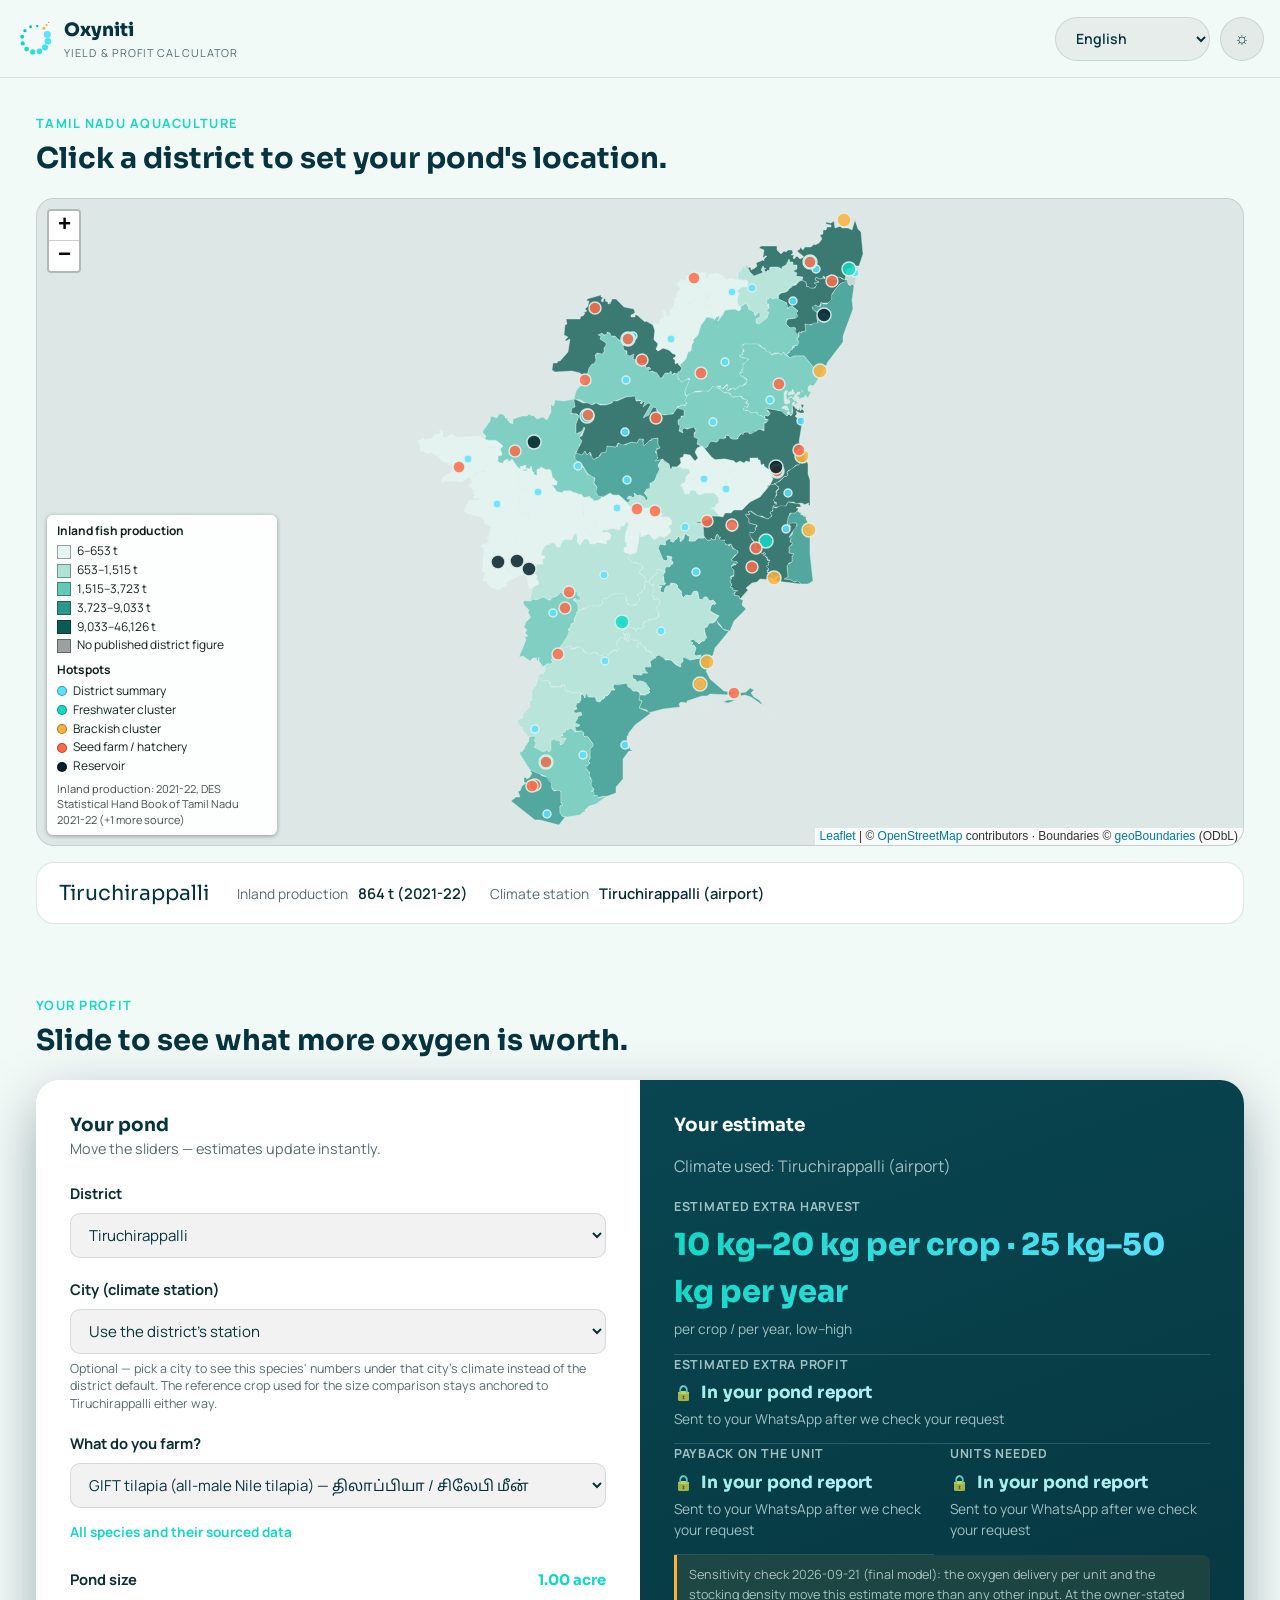
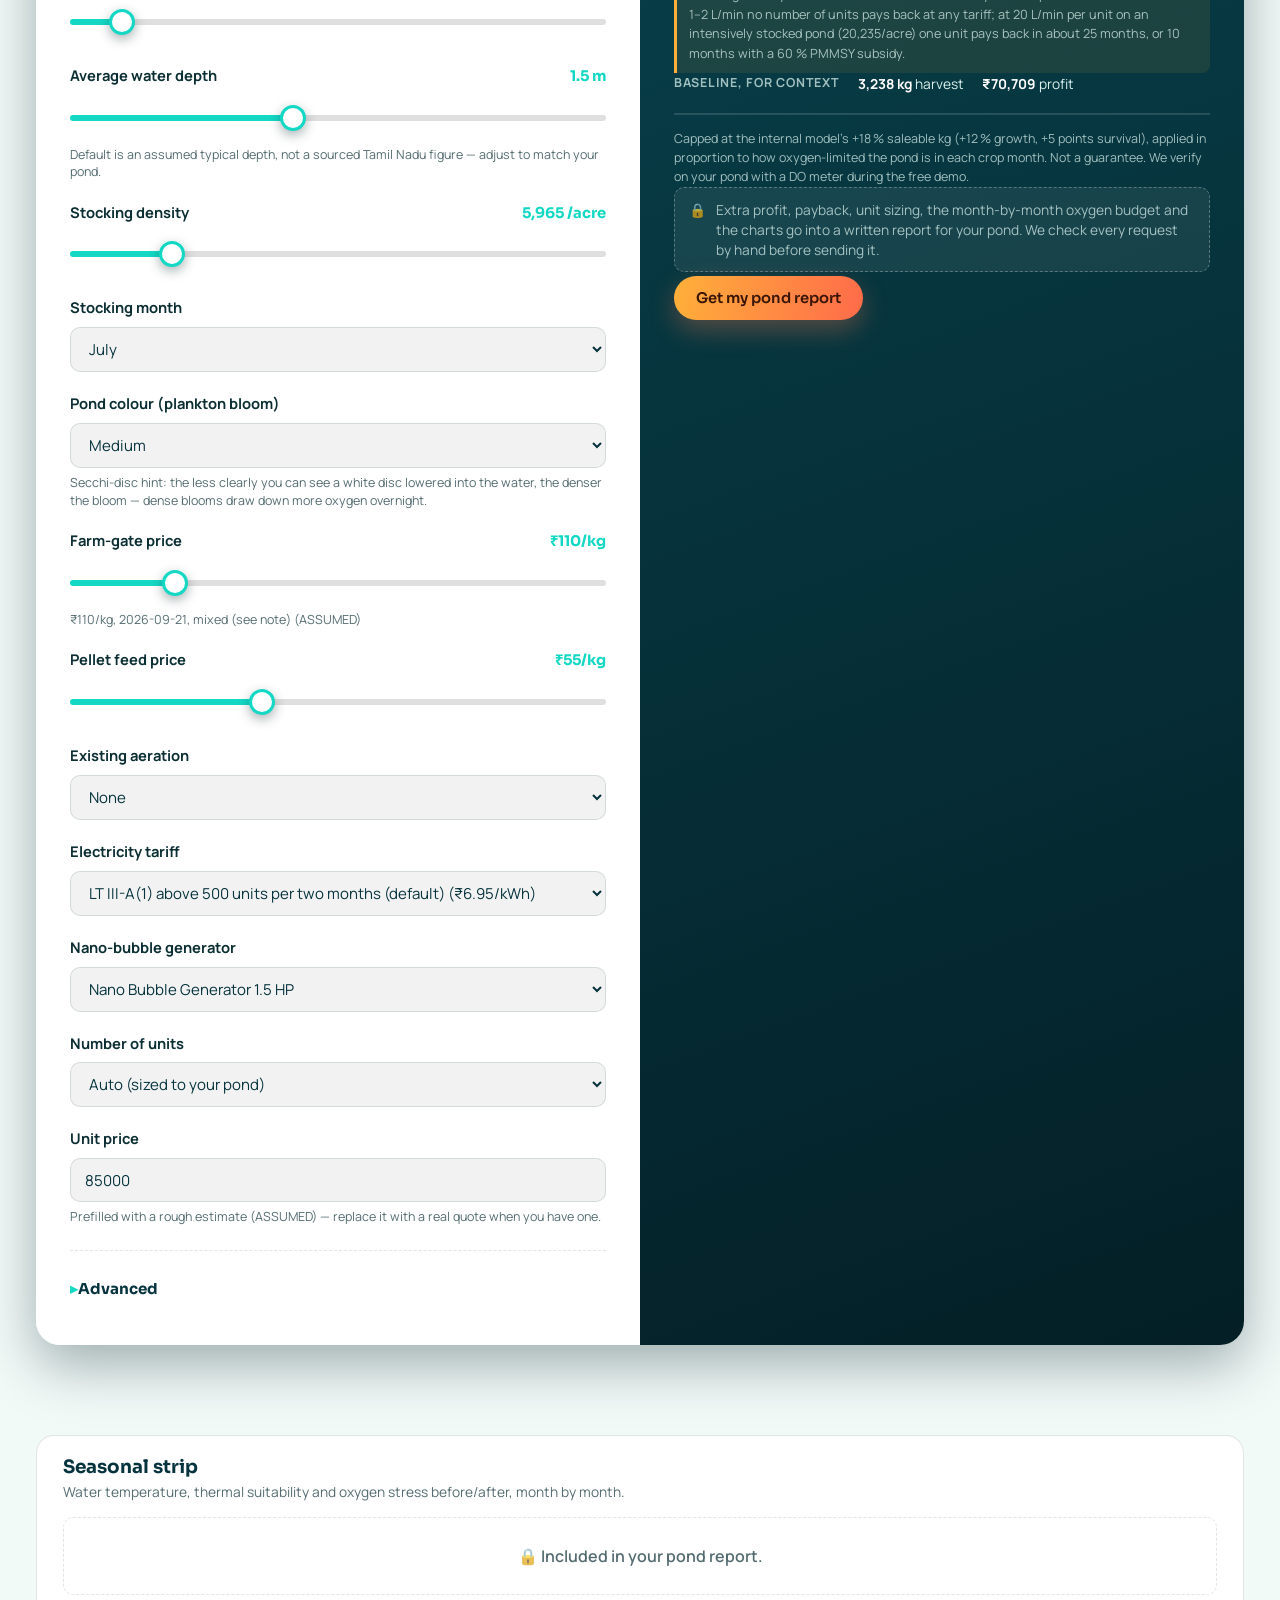
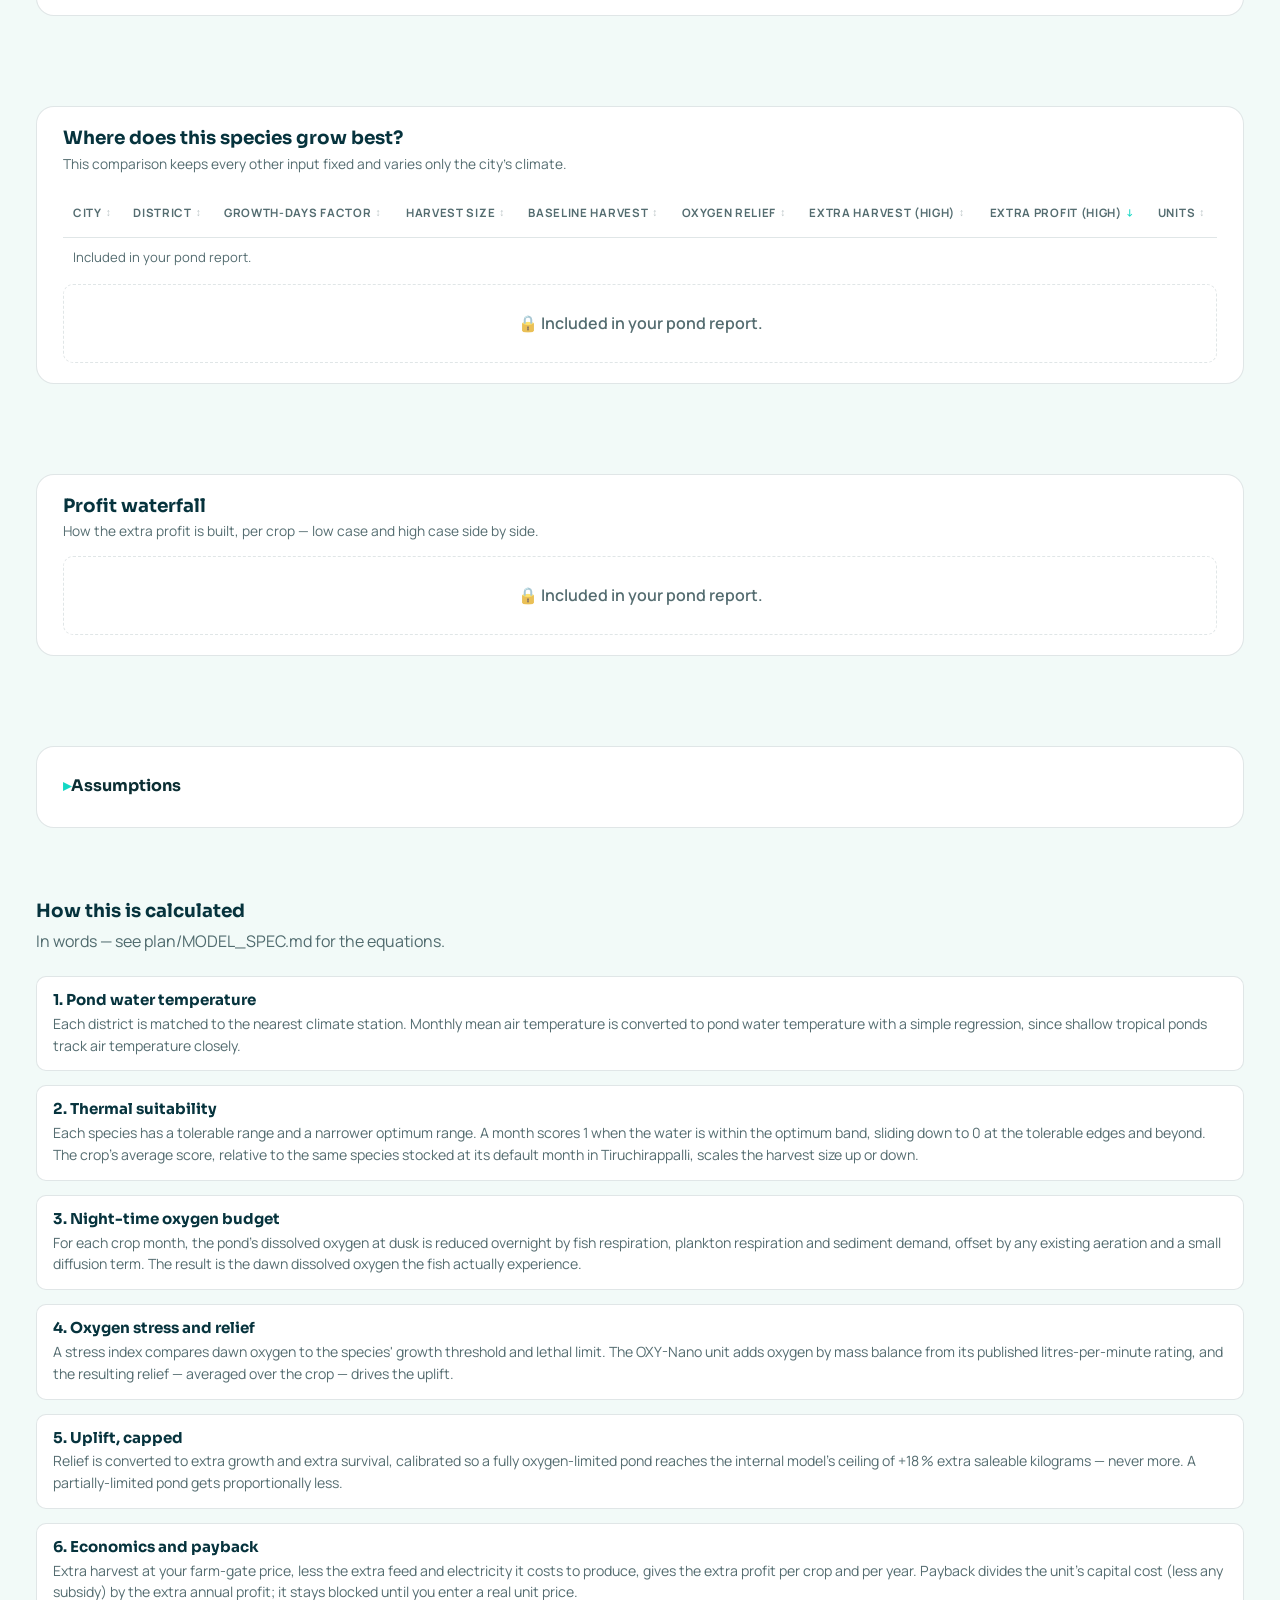
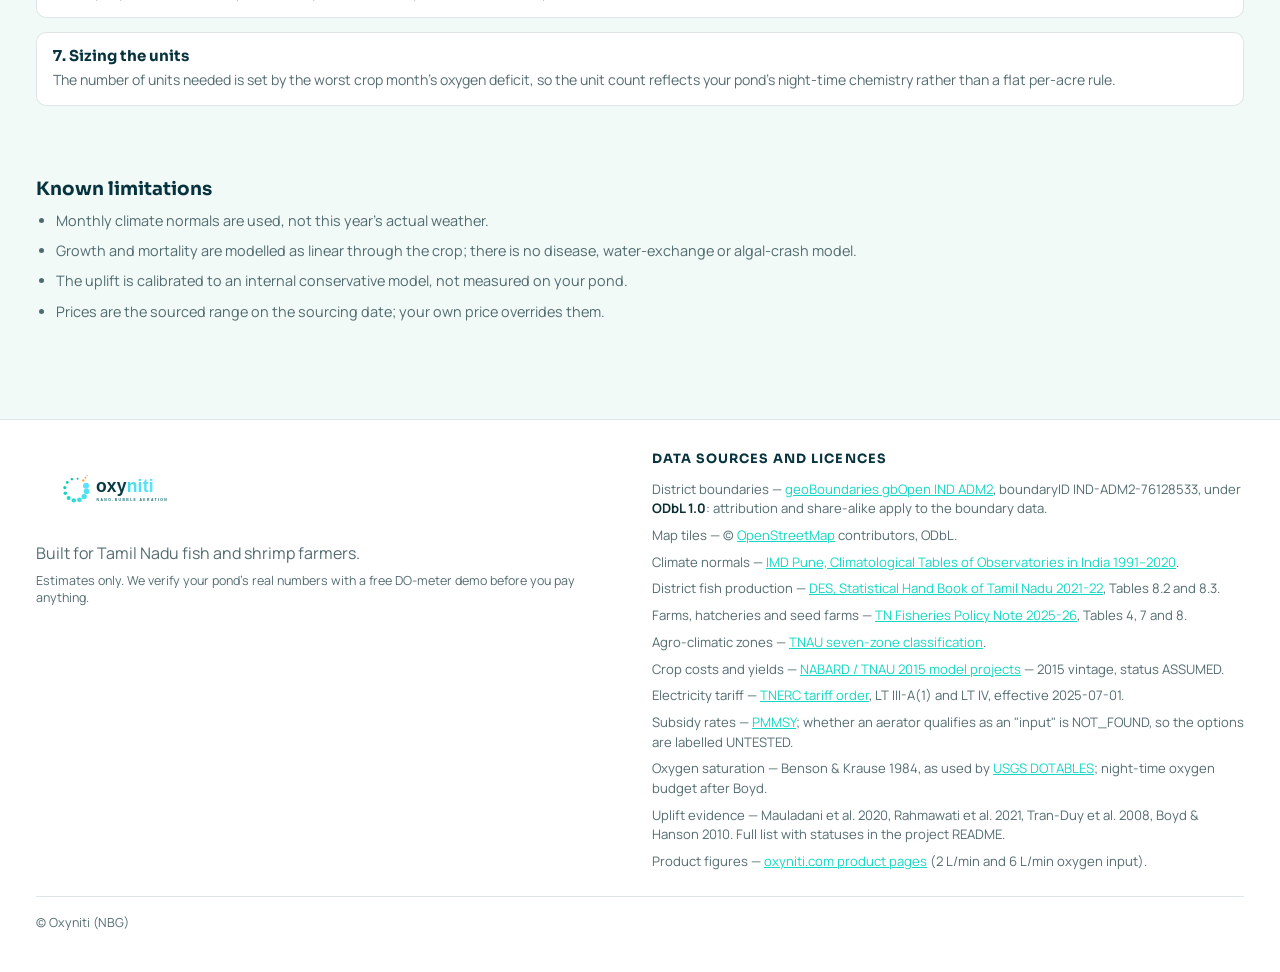
==== commit e1e154eb: "feat(leads): gate the report behind a vetted contact request The page now shows only the extra-harve" ====
--- a/site/index.html
+++ b/site/index.html
@@ -1,459 +1,569 @@
-<!-- Oxyniti yield calculator — page shell (EXECUTION_PLAN.md WP4 brief; layout section 6).
-     Classic scripts only, in the fixed order (section 4.3), so the page works from file://. -->
-<!doctype html>
-<html lang="en">
-<head>
-<meta charset="utf-8" />
-<meta name="viewport" content="width=device-width, initial-scale=1, viewport-fit=cover" />
-<meta name="referrer" content="strict-origin-when-cross-origin" />
-<title>Oxyniti yield &amp; profit calculator — Tamil Nadu fish &amp; shrimp ponds</title>
-<meta name="description" content="Estimate extra harvest, extra profit and payback from OXY-Nano aeration for your pond, by species, district, season and stocking density — capped at the internal +18 % model, never a flat claim." />
-<link rel="icon" type="image/svg+xml" href="assets/favicon.svg" />
-<link rel="preconnect" href="https://fonts.googleapis.com" />
-<link rel="preconnect" href="https://fonts.gstatic.com" crossorigin />
-<link href="https://fonts.googleapis.com/css2?family=Sora:wght@600;700;800&family=Manrope:wght@400;600;700;800&family=Catamaran:wght@500;700;800&family=Noto+Sans+Tamil:wght@400;600;700&display=swap" rel="stylesheet" />
-<link rel="stylesheet" href="vendor/leaflet/leaflet.css" />
-<link rel="stylesheet" href="css/styles.css" />
-</head>
-<body>
-
-<div id="model-banner" class="model-banner hidden" role="alert"></div>
-<div id="fixture-note" class="fixture-note hidden" role="status"></div>
-
-<header class="site-header">
-  <div class="brand">
-    <img src="assets/logo-mark.svg" alt="" width="38" height="38" />
-    <div class="brand-text">
-      <span class="brand-word">Oxyniti</span>
-      <span class="brand-tag" data-i18n="brand.tag">Yield &amp; profit calculator</span>
-    </div>
-  </div>
-  <div class="header-controls">
-    <select id="lang-select" class="lang-select" aria-label="Language">
-      <option value="en" data-i18n="nav.lang.en">English</option>
-      <option value="ta" data-i18n="nav.lang.ta">தமிழ் (partial)</option>
-    </select>
-    <button id="theme-toggle" class="btn-icon" type="button" aria-label="Toggle light / dark theme" data-i18n-title="nav.theme">
-      <span aria-hidden="true">&#9788;</span>
-    </button>
-  </div>
-</header>
-
-<main>
-
-  <!-- ═══════════ MAP ═══════════ -->
-  <section id="map-section">
-    <div class="container">
-      <div class="section-head">
-        <span class="kicker" data-i18n="map.kicker">Tamil Nadu aquaculture</span>
-        <h2 data-i18n="map.h2">Click a district to set your pond's location.</h2>
-      </div>
-      <div class="map-grid">
-        <div id="map" role="img" aria-label="Map of Tamil Nadu districts coloured by inland fish production, with aquaculture hotspot markers. Click a district to select it."></div>
-        <aside class="district-card" id="district-card">
-          <p class="d-hint" id="district-placeholder" data-i18n="district.card.placeholder">Click the map or choose a district below to see its production statistics and climate station.</p>
-          <div id="district-card-body" class="hidden">
-            <span class="d-name" id="district-name"></span>
-            <dl>
-              <dt data-i18n="district.card.production">Inland production</dt>
-              <dd id="district-production">—</dd>
-              <dt data-i18n="district.card.station">Climate station</dt>
-              <dd id="district-station">—</dd>
-            </dl>
-          </div>
-        </aside>
-      </div>
-    </div>
-  </section>
-
-  <!-- ═══════════ CALCULATOR ═══════════ -->
-  <section id="calculator">
-    <div class="container">
-      <div class="section-head">
-        <span class="kicker" data-i18n="roi.kicker">Your profit</span>
-        <h2 data-i18n="roi.h2">Slide to see what more oxygen is worth.</h2>
-      </div>
-
-      <div class="calc-grid">
-        <!-- ---- INPUT CARD ---- -->
-        <div class="input-card">
-          <h3 data-i18n="roi.h3">Your pond</h3>
-          <p class="sub" data-i18n="roi.sub">Move the sliders — estimates update instantly.</p>
-
-          <form id="calc-form" autocomplete="off">
-            <div class="field">
-              <label class="field-label" for="in-district" data-i18n="input.district">District</label>
-              <select id="in-district"></select>
-            </div>
-
-            <div class="field">
-              <label class="field-label" for="in-station_name" data-i18n="input.station_name">City (climate station)</label>
-              <select id="in-station_name"></select>
-              <p class="field-hint" data-i18n="input.station_hint">Optional — pick a city to see this species' numbers under that city's climate instead of the district default. The reference crop used for the size comparison stays anchored to Tiruchirappalli either way.</p>
-            </div>
-
-            <div class="field">
-              <label class="field-label" for="in-species" data-i18n="f.species">What do you farm?</label>
-              <select id="in-species"></select>
-              <details class="species-panel">
-                <summary data-i18n="input.species_panel_toggle">All species and their sourced data</summary>
-                <div class="species-panel-body" id="species-panel-body"></div>
-              </details>
-            </div>
-
-            <div class="field">
-              <div class="field-label"><span data-i18n="roi.size">Pond size</span><output class="field-out" id="out-area_acre"></output></div>
-              <div class="range-wrap"><input type="range" id="in-area_acre" min="0.25" max="10" step="0.25" value="1" /></div>
-            </div>
-
-            <div class="field">
-              <div class="field-label"><span data-i18n="input.depth_m">Average water depth</span><output class="field-out" id="out-depth_m"></output></div>
-              <div class="range-wrap"><input type="range" id="in-depth_m" min="0.8" max="2.5" step="0.1" value="1.5" /></div>
-              <p class="field-hint" data-i18n="input.depth_hint">Default is an assumed typical depth, not a sourced Tamil Nadu figure — adjust to match your pond.</p>
-            </div>
-
-            <div class="field">
-              <div class="field-label"><span data-i18n="input.density_per_acre">Stocking density</span><output class="field-out" id="out-density_per_acre"></output></div>
-              <div class="range-wrap"><input type="range" id="in-density_per_acre" min="0" max="1" step="1" value="0" /></div>
-            </div>
-
-            <div class="field">
-              <label class="field-label" for="in-stock_month" data-i18n="input.stock_month">Stocking month</label>
-              <select id="in-stock_month">
-                <option value="1" data-i18n="month.1">January</option>
-                <option value="2" data-i18n="month.2">February</option>
-                <option value="3" data-i18n="month.3">March</option>
-                <option value="4" data-i18n="month.4">April</option>
-                <option value="5" data-i18n="month.5">May</option>
-                <option value="6" data-i18n="month.6">June</option>
-                <option value="7" data-i18n="month.7">July</option>
-                <option value="8" data-i18n="month.8">August</option>
-                <option value="9" data-i18n="month.9">September</option>
-                <option value="10" data-i18n="month.10">October</option>
-                <option value="11" data-i18n="month.11">November</option>
-                <option value="12" data-i18n="month.12">December</option>
-              </select>
-            </div>
-
-            <div class="field">
-              <label class="field-label" for="in-bloom" data-i18n="input.bloom">Pond colour (plankton bloom)</label>
-              <select id="in-bloom">
-                <option value="light">Light</option>
-                <option value="medium" selected>Medium</option>
-                <option value="dense">Dense</option>
-              </select>
-              <p class="field-hint" data-i18n="input.bloom_hint">Secchi-disc hint: the less clearly you can see a white disc lowered into the water, the denser the bloom — dense blooms draw down more oxygen overnight.</p>
-            </div>
-
-            <div class="field">
-              <div class="field-label"><span data-i18n="roi.price">Farm-gate price</span><output class="field-out" id="out-price_inr_kg"></output></div>
-              <div class="range-wrap"><input type="range" id="in-price_inr_kg" min="0" max="1" step="1" value="0" /></div>
-              <p class="field-hint" id="price-sourced-note"></p>
-            </div>
-
-            <div class="field">
-              <div class="field-label"><span data-i18n="input.feed_price_inr_kg">Pellet feed price</span><output class="field-out" id="out-feed_price_inr_kg"></output></div>
-              <div class="range-wrap"><input type="range" id="in-feed_price_inr_kg" min="20" max="120" step="1" value="60" /></div>
-            </div>
-
-            <div class="field">
-              <label class="field-label" for="in-existing_aeration_kw" data-i18n="input.existing_aeration_kw">Existing aeration</label>
-              <select id="in-existing_aeration_kw">
-                <option value="0" data-i18n="input.aeration_none">None</option>
-                <option value="0.7457" data-i18n="input.aeration_1x1">1 × 1 HP paddlewheel</option>
-                <option value="1.4914" data-i18n="input.aeration_2x1">2 × 1 HP paddlewheel</option>
-                <option value="2.9828" data-i18n="input.aeration_2x2">2 × 2 HP paddlewheel</option>
-                <option value="custom" data-i18n="input.aeration_custom">Custom (kW)</option>
-              </select>
-              <input type="number" id="in-existing_aeration_kw-custom" class="hidden" min="0" max="15" step="0.1" placeholder="kW" />
-            </div>
-
-            <div class="field hidden" id="existing_run_h-row">
-              <div class="field-label"><span data-i18n="input.existing_run_h">Existing aeration hours</span><output class="field-out" id="out-existing_run_h"></output></div>
-              <div class="range-wrap"><input type="range" id="in-existing_run_h" min="0" max="24" step="1" value="8" /></div>
-            </div>
-
-            <div class="field">
-              <label class="field-label" for="in-tariff-preset" data-i18n="input.tariff_inr_kwh">Electricity tariff</label>
-              <select id="in-tariff-preset"></select>
-              <input type="number" id="in-tariff-custom" class="hidden" min="0" max="12" step="0.01" placeholder="₹/kWh" data-i18n-ph="input.tariff_custom" />
-            </div>
-
-            <div class="field">
-              <label class="field-label" for="in-unit_model" data-i18n="input.unit_model">Nano-bubble generator</label>
-              <select id="in-unit_model"></select>
-            </div>
-
-            <div class="field">
-              <label class="field-label" for="in-n_units-mode" data-i18n="input.n_units_mode">Number of units</label>
-              <select id="in-n_units-mode">
-                <option value="auto" data-i18n="input.n_units_auto">Auto (sized to your pond)</option>
-                <option value="manual" data-i18n="input.n_units_manual_option">Manual</option>
-              </select>
-              <input type="number" id="in-n_units-manual" class="hidden" min="1" max="20" step="1" value="1" />
-            </div>
-
-            <div class="field">
-              <label class="field-label" for="in-unit_price_inr" data-i18n="input.unit_price_inr">Unit price</label>
-              <input type="number" id="in-unit_price_inr" min="0" step="100" placeholder="₹" />
-              <p class="field-hint" data-i18n="input.unit_price_hint">Prefilled with a rough estimate (ASSUMED) — replace it with a real quote when you have one.</p>
-            </div>
-
-            <details class="advanced-details" id="advanced-details">
-              <summary data-i18n="input.advanced">Advanced</summary>
-              <div class="advanced-body">
-                <div class="field">
-                  <label class="field-label" for="in-o2_input_lpm_override" data-i18n="input.o2_input_lpm_override">Oxygen delivery per unit (datasheet)</label>
-                  <input type="number" id="in-o2_input_lpm_override" min="0.5" max="60" step="0.1" placeholder="L/min" />
-                  <p class="field-hint" data-i18n="input.override_hint">Enter the OEM datasheet figure if you have it — leave blank to use the published product value.</p>
-                </div>
-                <div class="field">
-                  <label class="field-label" for="in-power_kw_override" data-i18n="input.power_kw_override">Electrical input per unit (datasheet)</label>
-                  <input type="number" id="in-power_kw_override" min="0.1" max="10" step="0.01" placeholder="kW" />
-                  <p class="field-hint" data-i18n="input.override_hint">Enter the OEM datasheet figure if you have it — leave blank to use the published product value.</p>
-                </div>
-                <div class="field">
-                  <label class="field-label" for="in-concentrator_kw" data-i18n="input.concentrator_kw">Oxygen concentrator power</label>
-                  <input type="number" id="in-concentrator_kw" min="0" max="2" step="0.01" placeholder="kW" />
-                  <p class="field-hint" data-i18n="input.concentrator_hint">Prefilled from the product page. Clearing it excludes the concentrator from the electricity cost with a warning.</p>
-                </div>
-                <div class="field">
-                  <label class="field-label" for="in-concentrator_price_inr" data-i18n="input.concentrator_price_inr">Oxygen concentrator price</label>
-                  <input type="number" id="in-concentrator_price_inr" min="0" step="100" placeholder="₹" />
-                  <p class="field-hint" data-i18n="input.concentrator_price_hint">Prefilled with a rough estimate (ASSUMED) — replace it with a real quote when you have one.</p>
-                </div>
-                <div class="field">
-                  <label class="field-label" for="in-maintenance_pct" data-i18n="input.maintenance_pct">Maintenance per year</label>
-                  <input type="number" id="in-maintenance_pct" min="0" max="15" step="0.1" placeholder="%" />
-                  <p class="field-hint" data-i18n="input.maintenance_hint">Per cent of capex, ASSUMED. Applied every year against the extra profit.</p>
-                </div>
-                <div class="field">
-                  <label class="field-label" for="in-subsidy_pct" data-i18n="input.subsidy_pct">Subsidy on unit</label>
-                  <select id="in-subsidy_pct"></select>
-                </div>
-                <div class="field">
-                  <div class="field-label"><span data-i18n="input.run_h">Run hours</span><output class="field-out" id="out-run_h"></output></div>
-                  <div class="range-wrap"><input type="range" id="in-run_h" min="2" max="24" step="1" value="8" /></div>
-                </div>
-                <div class="field field-check">
-                  <input type="checkbox" id="in-include_fcr_gain" />
-                  <label for="in-include_fcr_gain" data-i18n="input.include_fcr_gain">Apply FCR improvement (advanced, unverified)</label>
-                </div>
-                <p class="field-hint" data-i18n="input.include_fcr_gain_hint">−7% feed conversion at full relief — a single-pond trial (Mauladani et al. 2020), status UNTESTED. Off by default.</p>
-              </div>
-            </details>
-          </form>
-        </div>
-
-        <!-- ---- RESULTS CARD ---- -->
-        <div class="results-card" id="results-card">
-          <h3 data-i18n="results.h3">Your estimate</h3>
-          <p class="band-sub hidden" id="res-station"></p>
-
-          <div id="result-error" class="result-error hidden"></div>
-
-          <div id="result-content">
-            <p id="result-placeholder" class="band-sub" data-i18n="results.placeholder">Set your pond's inputs on the left to see an estimate.</p>
-
-            <div class="result-band">
-              <span class="lbl" data-i18n="roi.harv">Estimated extra harvest</span>
-              <div class="band-value" id="res-harvest">—</div>
-              <div class="band-sub" data-i18n="results.harv_sub">per crop / per year, low–high</div>
-            </div>
-
-            <div class="result-band">
-              <span class="lbl" data-i18n="results.profit">Estimated extra profit</span>
-              <div class="band-value" id="res-profit">—</div>
-              <div class="band-sub" data-i18n="results.profit_sub">per crop / per year, low–high</div>
-            </div>
-
-            <div class="result-grid">
-              <div class="result-band">
-                <span class="lbl" data-i18n="results.payback">Payback on the unit</span>
-                <div class="band-value" id="res-payback">—</div>
-                <div class="band-sub" id="res-investment"></div>
-              </div>
-              <div class="result-band">
-                <span class="lbl" data-i18n="results.units">Units needed</span>
-                <div class="band-value" id="res-units">—</div>
-                <div class="band-sub" data-i18n="results.units_sub">to relieve the worst crop month</div>
-              </div>
-            </div>
-
-            <p class="sensitivity-note" data-i18n="results.sensitivity">Sensitivity check 2026-09-21 (final model): the oxygen delivery per unit and the stocking density move this estimate more than any other input. At the owner-stated 1–2 L/min no number of units pays back at any tariff; at 20 L/min per unit on an intensively stocked pond (20,235/acre) one unit pays back in about 25 months, or 10 months with a 60 % PMMSY subsidy.</p>
-
-            <div class="result-band baseline-context" id="res-baseline">
-              <span class="lbl" data-i18n="results.baseline">Baseline, for context</span>
-            </div>
-
-            <ul class="warnings-list" id="res-warnings"></ul>
-
-            <p class="ceiling-note" data-i18n="results.ceiling_note">Capped at the internal model's +18 % saleable kg (+12 % growth, +5 points survival), applied in proportion to how oxygen-limited the pond is in each crop month. Not a guarantee. We verify on your pond with a DO meter during the free demo.</p>
-
-            <div class="cta-row">
-              <a id="cta-whatsapp" class="btn btn-warm" href="https://wa.me/919659727477" target="_blank" rel="noopener" data-i18n="results.cta_whatsapp">Send to WhatsApp</a>
-              <button id="cta-copy" class="btn btn-ghost" type="button" data-i18n="results.cta_copy">Copy summary</button>
-            </div>
-            <p class="copy-status" id="copy-status" role="status"></p>
-          </div>
-        </div>
-      </div>
-    </div>
-  </section>
-
-  <!-- ═══════════ SEASONAL STRIP ═══════════ -->
-  <section id="season-section">
-    <div class="container">
-      <div class="chart-block">
-        <h3 data-i18n="season.h3">Seasonal strip</h3>
-        <p class="sub" data-i18n="season.sub">Water temperature, thermal suitability and oxygen stress before/after, month by month.</p>
-        <div id="season-strip"></div>
-      </div>
-    </div>
-  </section>
-
-  <!-- ═══════════ STATION COMPARISON (amendment A9.4) ═══════════ -->
-  <section id="station-compare-section">
-    <div class="container">
-      <div class="chart-block">
-        <h3 data-i18n="station_compare.h3">Where does this species grow best?</h3>
-        <p class="sub" data-i18n="station_compare.note">This comparison keeps every other input fixed and varies only the city's climate.</p>
-        <div class="assumptions-table-wrap">
-          <table class="assumptions-table compare-table" id="station-compare-table">
-            <thead>
-              <tr>
-                <th><button type="button" class="sort-btn" data-sort-key="station" data-i18n="station_compare.col_city">City</button></th>
-                <th><button type="button" class="sort-btn" data-sort-key="district" data-i18n="station_compare.col_district">District</button></th>
-                <th><button type="button" class="sort-btn" data-sort-key="G_T" data-i18n="station_compare.col_gt">Growth-days factor</button></th>
-                <th><button type="button" class="sort-btn" data-sort-key="harvest_size_g" data-i18n="station_compare.col_harvest_size">Harvest size</button></th>
-                <th><button type="button" class="sort-btn" data-sort-key="baseline_kg_crop" data-i18n="station_compare.col_baseline">Baseline harvest</button></th>
-                <th><button type="button" class="sort-btn" data-sort-key="ds" data-i18n="station_compare.col_ds">Oxygen relief</button></th>
-                <th><button type="button" class="sort-btn" data-sort-key="extra_kg_crop_high" data-i18n="station_compare.col_extra_harvest">Extra harvest (high)</button></th>
-                <th><button type="button" class="sort-btn is-sorted-desc" data-sort-key="profit_year_high" data-i18n="station_compare.col_extra_profit">Extra profit (high)</button></th>
-                <th><button type="button" class="sort-btn" data-sort-key="n_best" data-i18n="station_compare.col_units">Units</button></th>
-              </tr>
-            </thead>
-            <tbody id="station-compare-tbody"></tbody>
-          </table>
-        </div>
-      </div>
-    </div>
-  </section>
-
-  <!-- ═══════════ WATERFALL ═══════════ -->
-  <section id="waterfall-section">
-    <div class="container">
-      <div class="chart-block">
-        <h3 data-i18n="waterfall.h3">Profit waterfall</h3>
-        <p class="sub" data-i18n="waterfall.sub">How the extra profit is built, per crop — low case and high case side by side.</p>
-        <div id="waterfall"></div>
-      </div>
-    </div>
-  </section>
-
-  <!-- ═══════════ ASSUMPTIONS ═══════════ -->
-  <section id="assumptions-section">
-    <div class="container">
-      <details class="assumptions-details" id="assumptions-details">
-        <summary data-i18n="assumptions.h3">Assumptions</summary>
-        <p class="sub" data-i18n="assumptions.sub">Every parameter behind this estimate — value, unit, status, date and source.</p>
-        <div class="assumptions-table-wrap">
-          <table class="assumptions-table">
-            <thead>
-              <tr>
-                <th data-i18n="assumptions.col_label">Parameter</th>
-                <th data-i18n="assumptions.col_value">Value</th>
-                <th data-i18n="assumptions.col_status">Status</th>
-                <th data-i18n="assumptions.col_date">Date</th>
-                <th data-i18n="assumptions.col_source">Source</th>
-              </tr>
-            </thead>
-            <tbody id="assumptions-tbody"></tbody>
-          </table>
-        </div>
-      </details>
-    </div>
-  </section>
-
-  <!-- ═══════════ METHOD ═══════════ -->
-  <section id="method-section" class="method-section">
-    <div class="container">
-      <div class="section-head">
-        <h3 data-i18n="method.h3">How this is calculated</h3>
-        <p data-i18n="method.sub">In words — see plan/MODEL_SPEC.md for the equations.</p>
-      </div>
-      <div class="method-body">
-        <div class="method-step"><h4 data-i18n="method.step1.h">1. Pond water temperature</h4><p data-i18n="method.step1.p">Each district is matched to the nearest climate station. Monthly mean air temperature is converted to pond water temperature with a simple regression, since shallow tropical ponds track air temperature closely.</p></div>
-        <div class="method-step"><h4 data-i18n="method.step2.h">2. Thermal suitability</h4><p data-i18n="method.step2.p">Each species has a tolerable range and a narrower optimum range. A month scores 1 when the water is within the optimum band, sliding down to 0 at the tolerable edges and beyond. The crop's average score, relative to the same species stocked at its default month in Tiruchirappalli, scales the harvest size up or down.</p></div>
-        <div class="method-step"><h4 data-i18n="method.step3.h">3. Night-time oxygen budget</h4><p data-i18n="method.step3.p">For each crop month, the pond's dissolved oxygen at dusk is reduced overnight by fish respiration, plankton respiration and sediment demand, offset by any existing aeration and a small diffusion term. The result is the dawn dissolved oxygen the fish actually experience.</p></div>
-        <div class="method-step"><h4 data-i18n="method.step4.h">4. Oxygen stress and relief</h4><p data-i18n="method.step4.p">A stress index compares dawn oxygen to the species' growth threshold and lethal limit. The OXY-Nano unit adds oxygen by mass balance from its published litres-per-minute rating, and the resulting relief — averaged over the crop — drives the uplift.</p></div>
-        <div class="method-step"><h4 data-i18n="method.step5.h">5. Uplift, capped</h4><p data-i18n="method.step5.p">Relief is converted to extra growth and extra survival, calibrated so a fully oxygen-limited pond reaches the internal model's ceiling of +18 % extra saleable kilograms — never more. A partially-limited pond gets proportionally less.</p></div>
-        <div class="method-step"><h4 data-i18n="method.step6.h">6. Economics and payback</h4><p data-i18n="method.step6.p">Extra harvest at your farm-gate price, less the extra feed and electricity it costs to produce, gives the extra profit per crop and per year. Payback divides the unit's capital cost (less any subsidy) by the extra annual profit; it stays blocked until you enter a real unit price.</p></div>
-        <div class="method-step"><h4 data-i18n="method.step7.h">7. Sizing the units</h4><p data-i18n="method.step7.p">The number of units needed is set by the worst crop month's oxygen deficit, so the unit count reflects your pond's night-time chemistry rather than a flat per-acre rule.</p></div>
-      </div>
-    </div>
-  </section>
-
-  <!-- ═══════════ LIMITATIONS ═══════════ -->
-  <section id="limitations-section">
-    <div class="container">
-      <h3 data-i18n="limitations.h3">Known limitations</h3>
-      <ul class="limitations-list">
-        <li data-i18n="limitations.l1">Monthly climate normals are used, not this year's actual weather.</li>
-        <li data-i18n="limitations.l2">Growth and mortality are modelled as linear through the crop; there is no disease, water-exchange or algal-crash model.</li>
-        <li data-i18n="limitations.l3">The uplift is calibrated to an internal conservative model, not measured on your pond.</li>
-        <li data-i18n="limitations.l4">Prices are the sourced range on the sourcing date; your own price overrides them.</li>
-      </ul>
-    </div>
-  </section>
-
-</main>
-
-<footer class="site-footer">
-  <div class="container">
-    <div class="footer-grid">
-      <div>
-        <img class="footer-logo" src="assets/logo.svg" alt="Oxyniti" width="140" height="70" />
-        <p data-i18n="footer.made">Built for Tamil Nadu fish and shrimp farmers.</p>
-        <p class="field-hint" data-i18n="footer.disclaimer">Estimates only. We verify your pond's real numbers with a free DO-meter demo before you pay anything.</p>
-      </div>
-      <div>
-        <h5 data-i18n="footer.sources_h">Data sources and licences</h5>
-        <!-- WP6: short form of the full list in site/README.md. Licences named where they bind. -->
-        <ul id="data-sources">
-          <li>District boundaries — <a href="https://www.geoboundaries.org/api/current/gbOpen/IND/ADM2/" target="_blank" rel="noopener">geoBoundaries gbOpen IND ADM2</a>, boundaryID IND-ADM2-76128533, under <strong>ODbL 1.0</strong>: attribution and share-alike apply to the boundary data.</li>
-          <li>Map tiles — &copy; <a href="https://www.openstreetmap.org/copyright" target="_blank" rel="noopener">OpenStreetMap</a> contributors, ODbL.</li>
-          <li>Climate normals — <a href="https://www.imdpune.gov.in/library/public/Climatological%20Tables%201991-2020.pdf" target="_blank" rel="noopener">IMD Pune, Climatological Tables of Observatories in India 1991–2020</a>.</li>
-          <li>District fish production — <a href="https://www.tn.gov.in/deptst/fisheries.pdf" target="_blank" rel="noopener">DES, Statistical Hand Book of Tamil Nadu 2021-22</a>, Tables 8.2 and 8.3.</li>
-          <li>Farms, hatcheries and seed farms — <a href="https://cms.tn.gov.in/cms_migrated/document/docfiles/fisheries_e_pn_2025_26.pdf" target="_blank" rel="noopener">TN Fisheries Policy Note 2025-26</a>, Tables 4, 7 and 8.</li>
-          <li>Agro-climatic zones — <a href="https://agritech.tnau.ac.in/agriculture/agri_soilresource_agroclimate.html" target="_blank" rel="noopener">TNAU seven-zone classification</a>.</li>
-          <li>Crop costs and yields — <a href="https://agritech.tnau.ac.in/banking/nabard_pdf/Fisheries/6.GIFT_Tilapia_culture_15.pdf" target="_blank" rel="noopener">NABARD / TNAU 2015 model projects</a> — 2015 vintage, status ASSUMED.</li>
-          <li>Electricity tariff — <a href="https://www.tnerc.tn.gov.in/Orders/files/TO-Order%20No6300620252131.pdf" target="_blank" rel="noopener">TNERC tariff order</a>, LT III-A(1) and LT IV, effective 2025-07-01.</li>
-          <li>Subsidy rates — <a href="https://static.pib.gov.in/WriteReadData/userfiles/PMMSY%20BookEnglish.pdf" target="_blank" rel="noopener">PMMSY</a>; whether an aerator qualifies as an "input" is NOT_FOUND, so the options are labelled UNTESTED.</li>
-          <li>Oxygen saturation — Benson &amp; Krause 1984, as used by <a href="https://water.usgs.gov/water-resources/software/DOTABLES/" target="_blank" rel="noopener">USGS DOTABLES</a>; night-time oxygen budget after Boyd.</li>
-          <li>Uplift evidence — Mauladani et al. 2020, Rahmawati et al. 2021, Tran-Duy et al. 2008, Boyd &amp; Hanson 2010. Full list with statuses in the project README.</li>
-          <li>Product figures — <a href="https://www.oxyniti.com/product/nano-bubble-generator-1.5-HP" target="_blank" rel="noopener">oxyniti.com product pages</a> (2 L/min and 6 L/min oxygen input).</li>
-        </ul>
-      </div>
-    </div>
-    <div class="footer-base">
-      <span>&copy; Oxyniti (NBG)</span>
-    </div>
-  </div>
-</footer>
-
-<script src="vendor/leaflet/leaflet.js"></script>
-<script src="data/species.data.js"></script>
-<script src="data/climate.data.js"></script>
-<script src="data/hotspots.data.js"></script>
-<script src="data/tn_districts.data.js"></script>
-<script src="data/products.data.js"></script>
-<script src="data/economics.data.js"></script>
-<script src="data/coefficients.data.js"></script>
-<script src="js/i18n.js"></script>
-<script src="js/charts.js"></script>
-<script src="js/map.js"></script>
-<script src="js/model.js"></script>
-<script src="js/ui.js"></script>
-</body>
-</html>
+<!-- Oxyniti yield calculator — page shell (EXECUTION_PLAN.md WP4 brief; layout section 6).
+     Classic scripts only, in the fixed order (section 4.3), so the page works from file://. -->
+<!doctype html>
+<html lang="en">
+<head>
+<meta charset="utf-8" />
+<meta name="viewport" content="width=device-width, initial-scale=1, viewport-fit=cover" />
+<meta name="referrer" content="strict-origin-when-cross-origin" />
+<title>Oxyniti yield &amp; profit calculator — Tamil Nadu fish &amp; shrimp ponds</title>
+<meta name="description" content="Estimate extra harvest, extra profit and payback from OXY-Nano aeration for your pond, by species, district, season and stocking density — capped at the internal +18 % model, never a flat claim." />
+<link rel="icon" type="image/svg+xml" href="assets/favicon.svg" />
+<link rel="preconnect" href="https://fonts.googleapis.com" />
+<link rel="preconnect" href="https://fonts.gstatic.com" crossorigin />
+<link href="https://fonts.googleapis.com/css2?family=Sora:wght@600;700;800&family=Manrope:wght@400;600;700;800&family=Catamaran:wght@500;700;800&family=Noto+Sans+Tamil:wght@400;600;700&display=swap" rel="stylesheet" />
+<link rel="stylesheet" href="vendor/leaflet/leaflet.css" />
+<link rel="stylesheet" href="css/styles.css" />
+</head>
+<body>
+
+<div id="model-banner" class="model-banner hidden" role="alert"></div>
+<div id="fixture-note" class="fixture-note hidden" role="status"></div>
+
+<header class="site-header">
+  <div class="brand">
+    <img src="assets/logo-mark.svg" alt="" width="38" height="38" />
+    <div class="brand-text">
+      <span class="brand-word">Oxyniti</span>
+      <span class="brand-tag" data-i18n="brand.tag">Yield &amp; profit calculator</span>
+    </div>
+  </div>
+  <div class="header-controls">
+    <select id="lang-select" class="lang-select" aria-label="Language">
+      <option value="en" data-i18n="nav.lang.en">English</option>
+      <option value="ta" data-i18n="nav.lang.ta">தமிழ் (partial)</option>
+    </select>
+    <button id="theme-toggle" class="btn-icon" type="button" aria-label="Toggle light / dark theme" data-i18n-title="nav.theme">
+      <span aria-hidden="true">&#9788;</span>
+    </button>
+  </div>
+</header>
+
+<main>
+
+  <!-- ═══════════ MAP ═══════════ -->
+  <section id="map-section">
+    <div class="container">
+      <div class="section-head">
+        <span class="kicker" data-i18n="map.kicker">Tamil Nadu aquaculture</span>
+        <h2 data-i18n="map.h2">Click a district to set your pond's location.</h2>
+      </div>
+      <div class="map-grid">
+        <div id="map" role="img" aria-label="Map of Tamil Nadu districts coloured by inland fish production, with aquaculture hotspot markers. Click a district to select it."></div>
+        <aside class="district-card" id="district-card">
+          <p class="d-hint" id="district-placeholder" data-i18n="district.card.placeholder">Click the map or choose a district below to see its production statistics and climate station.</p>
+          <div id="district-card-body" class="hidden">
+            <span class="d-name" id="district-name"></span>
+            <dl>
+              <dt data-i18n="district.card.production">Inland production</dt>
+              <dd id="district-production">—</dd>
+              <dt data-i18n="district.card.station">Climate station</dt>
+              <dd id="district-station">—</dd>
+            </dl>
+          </div>
+        </aside>
+      </div>
+    </div>
+  </section>
+
+  <!-- ═══════════ CALCULATOR ═══════════ -->
+  <section id="calculator">
+    <div class="container">
+      <div class="section-head">
+        <span class="kicker" data-i18n="roi.kicker">Your profit</span>
+        <h2 data-i18n="roi.h2">Slide to see what more oxygen is worth.</h2>
+      </div>
+
+      <div class="calc-grid">
+        <!-- ---- INPUT CARD ---- -->
+        <div class="input-card">
+          <h3 data-i18n="roi.h3">Your pond</h3>
+          <p class="sub" data-i18n="roi.sub">Move the sliders — estimates update instantly.</p>
+
+          <form id="calc-form" autocomplete="off">
+            <div class="field">
+              <label class="field-label" for="in-district" data-i18n="input.district">District</label>
+              <select id="in-district"></select>
+            </div>
+
+            <div class="field">
+              <label class="field-label" for="in-station_name" data-i18n="input.station_name">City (climate station)</label>
+              <select id="in-station_name"></select>
+              <p class="field-hint" data-i18n="input.station_hint">Optional — pick a city to see this species' numbers under that city's climate instead of the district default. The reference crop used for the size comparison stays anchored to Tiruchirappalli either way.</p>
+            </div>
+
+            <div class="field">
+              <label class="field-label" for="in-species" data-i18n="f.species">What do you farm?</label>
+              <select id="in-species"></select>
+              <details class="species-panel">
+                <summary data-i18n="input.species_panel_toggle">All species and their sourced data</summary>
+                <div class="species-panel-body" id="species-panel-body"></div>
+              </details>
+            </div>
+
+            <div class="field">
+              <div class="field-label"><span data-i18n="roi.size">Pond size</span><output class="field-out" id="out-area_acre"></output></div>
+              <div class="range-wrap"><input type="range" id="in-area_acre" min="0.25" max="10" step="0.25" value="1" /></div>
+            </div>
+
+            <div class="field">
+              <div class="field-label"><span data-i18n="input.depth_m">Average water depth</span><output class="field-out" id="out-depth_m"></output></div>
+              <div class="range-wrap"><input type="range" id="in-depth_m" min="0.8" max="2.5" step="0.1" value="1.5" /></div>
+              <p class="field-hint" data-i18n="input.depth_hint">Default is an assumed typical depth, not a sourced Tamil Nadu figure — adjust to match your pond.</p>
+            </div>
+
+            <div class="field">
+              <div class="field-label"><span data-i18n="input.density_per_acre">Stocking density</span><output class="field-out" id="out-density_per_acre"></output></div>
+              <div class="range-wrap"><input type="range" id="in-density_per_acre" min="0" max="1" step="1" value="0" /></div>
+            </div>
+
+            <div class="field">
+              <label class="field-label" for="in-stock_month" data-i18n="input.stock_month">Stocking month</label>
+              <select id="in-stock_month">
+                <option value="1" data-i18n="month.1">January</option>
+                <option value="2" data-i18n="month.2">February</option>
+                <option value="3" data-i18n="month.3">March</option>
+                <option value="4" data-i18n="month.4">April</option>
+                <option value="5" data-i18n="month.5">May</option>
+                <option value="6" data-i18n="month.6">June</option>
+                <option value="7" data-i18n="month.7">July</option>
+                <option value="8" data-i18n="month.8">August</option>
+                <option value="9" data-i18n="month.9">September</option>
+                <option value="10" data-i18n="month.10">October</option>
+                <option value="11" data-i18n="month.11">November</option>
+                <option value="12" data-i18n="month.12">December</option>
+              </select>
+            </div>
+
+            <div class="field">
+              <label class="field-label" for="in-bloom" data-i18n="input.bloom">Pond colour (plankton bloom)</label>
+              <select id="in-bloom">
+                <option value="light">Light</option>
+                <option value="medium" selected>Medium</option>
+                <option value="dense">Dense</option>
+              </select>
+              <p class="field-hint" data-i18n="input.bloom_hint">Secchi-disc hint: the less clearly you can see a white disc lowered into the water, the denser the bloom — dense blooms draw down more oxygen overnight.</p>
+            </div>
+
+            <div class="field">
+              <div class="field-label"><span data-i18n="roi.price">Farm-gate price</span><output class="field-out" id="out-price_inr_kg"></output></div>
+              <div class="range-wrap"><input type="range" id="in-price_inr_kg" min="0" max="1" step="1" value="0" /></div>
+              <p class="field-hint" id="price-sourced-note"></p>
+            </div>
+
+            <div class="field">
+              <div class="field-label"><span data-i18n="input.feed_price_inr_kg">Pellet feed price</span><output class="field-out" id="out-feed_price_inr_kg"></output></div>
+              <div class="range-wrap"><input type="range" id="in-feed_price_inr_kg" min="20" max="120" step="1" value="60" /></div>
+            </div>
+
+            <div class="field">
+              <label class="field-label" for="in-existing_aeration_kw" data-i18n="input.existing_aeration_kw">Existing aeration</label>
+              <select id="in-existing_aeration_kw">
+                <option value="0" data-i18n="input.aeration_none">None</option>
+                <option value="0.7457" data-i18n="input.aeration_1x1">1 × 1 HP paddlewheel</option>
+                <option value="1.4914" data-i18n="input.aeration_2x1">2 × 1 HP paddlewheel</option>
+                <option value="2.9828" data-i18n="input.aeration_2x2">2 × 2 HP paddlewheel</option>
+                <option value="custom" data-i18n="input.aeration_custom">Custom (kW)</option>
+              </select>
+              <input type="number" id="in-existing_aeration_kw-custom" class="hidden" min="0" max="15" step="0.1" placeholder="kW" />
+            </div>
+
+            <div class="field hidden" id="existing_run_h-row">
+              <div class="field-label"><span data-i18n="input.existing_run_h">Existing aeration hours</span><output class="field-out" id="out-existing_run_h"></output></div>
+              <div class="range-wrap"><input type="range" id="in-existing_run_h" min="0" max="24" step="1" value="8" /></div>
+            </div>
+
+            <div class="field">
+              <label class="field-label" for="in-tariff-preset" data-i18n="input.tariff_inr_kwh">Electricity tariff</label>
+              <select id="in-tariff-preset"></select>
+              <input type="number" id="in-tariff-custom" class="hidden" min="0" max="12" step="0.01" placeholder="₹/kWh" data-i18n-ph="input.tariff_custom" />
+            </div>
+
+            <div class="field">
+              <label class="field-label" for="in-unit_model" data-i18n="input.unit_model">Nano-bubble generator</label>
+              <select id="in-unit_model"></select>
+            </div>
+
+            <div class="field">
+              <label class="field-label" for="in-n_units-mode" data-i18n="input.n_units_mode">Number of units</label>
+              <select id="in-n_units-mode">
+                <option value="auto" data-i18n="input.n_units_auto">Auto (sized to your pond)</option>
+                <option value="manual" data-i18n="input.n_units_manual_option">Manual</option>
+              </select>
+              <input type="number" id="in-n_units-manual" class="hidden" min="1" max="20" step="1" value="1" />
+            </div>
+
+            <div class="field">
+              <label class="field-label" for="in-unit_price_inr" data-i18n="input.unit_price_inr">Unit price</label>
+              <input type="number" id="in-unit_price_inr" min="0" step="100" placeholder="₹" />
+              <p class="field-hint" data-i18n="input.unit_price_hint">Prefilled with a rough estimate (ASSUMED) — replace it with a real quote when you have one.</p>
+            </div>
+
+            <details class="advanced-details" id="advanced-details">
+              <summary data-i18n="input.advanced">Advanced</summary>
+              <div class="advanced-body">
+                <div class="field">
+                  <label class="field-label" for="in-o2_input_lpm_override" data-i18n="input.o2_input_lpm_override">Oxygen delivery per unit (datasheet)</label>
+                  <input type="number" id="in-o2_input_lpm_override" min="0.5" max="60" step="0.1" placeholder="L/min" />
+                  <p class="field-hint" data-i18n="input.override_hint">Enter the OEM datasheet figure if you have it — leave blank to use the published product value.</p>
+                </div>
+                <div class="field">
+                  <label class="field-label" for="in-power_kw_override" data-i18n="input.power_kw_override">Electrical input per unit (datasheet)</label>
+                  <input type="number" id="in-power_kw_override" min="0.1" max="10" step="0.01" placeholder="kW" />
+                  <p class="field-hint" data-i18n="input.override_hint">Enter the OEM datasheet figure if you have it — leave blank to use the published product value.</p>
+                </div>
+                <div class="field">
+                  <label class="field-label" for="in-concentrator_kw" data-i18n="input.concentrator_kw">Oxygen concentrator power</label>
+                  <input type="number" id="in-concentrator_kw" min="0" max="2" step="0.01" placeholder="kW" />
+                  <p class="field-hint" data-i18n="input.concentrator_hint">Prefilled from the product page. Clearing it excludes the concentrator from the electricity cost with a warning.</p>
+                </div>
+                <div class="field">
+                  <label class="field-label" for="in-concentrator_price_inr" data-i18n="input.concentrator_price_inr">Oxygen concentrator price</label>
+                  <input type="number" id="in-concentrator_price_inr" min="0" step="100" placeholder="₹" />
+                  <p class="field-hint" data-i18n="input.concentrator_price_hint">Prefilled with a rough estimate (ASSUMED) — replace it with a real quote when you have one.</p>
+                </div>
+                <div class="field">
+                  <label class="field-label" for="in-maintenance_pct" data-i18n="input.maintenance_pct">Maintenance per year</label>
+                  <input type="number" id="in-maintenance_pct" min="0" max="15" step="0.1" placeholder="%" />
+                  <p class="field-hint" data-i18n="input.maintenance_hint">Per cent of capex, ASSUMED. Applied every year against the extra profit.</p>
+                </div>
+                <div class="field">
+                  <label class="field-label" for="in-subsidy_pct" data-i18n="input.subsidy_pct">Subsidy on unit</label>
+                  <select id="in-subsidy_pct"></select>
+                </div>
+                <div class="field">
+                  <div class="field-label"><span data-i18n="input.run_h">Run hours</span><output class="field-out" id="out-run_h"></output></div>
+                  <div class="range-wrap"><input type="range" id="in-run_h" min="2" max="24" step="1" value="8" /></div>
+                </div>
+                <div class="field field-check">
+                  <input type="checkbox" id="in-include_fcr_gain" />
+                  <label for="in-include_fcr_gain" data-i18n="input.include_fcr_gain">Apply FCR improvement (advanced, unverified)</label>
+                </div>
+                <p class="field-hint" data-i18n="input.include_fcr_gain_hint">−7% feed conversion at full relief — a single-pond trial (Mauladani et al. 2020), status UNTESTED. Off by default.</p>
+              </div>
+            </details>
+          </form>
+        </div>
+
+        <!-- ---- RESULTS CARD ---- -->
+        <div class="results-card" id="results-card">
+          <h3 data-i18n="results.h3">Your estimate</h3>
+          <p class="band-sub hidden" id="res-station"></p>
+
+          <div id="result-error" class="result-error hidden"></div>
+
+          <div id="result-content">
+            <p id="result-placeholder" class="band-sub" data-i18n="results.placeholder">Set your pond's inputs on the left to see an estimate.</p>
+
+            <div class="result-band">
+              <span class="lbl" data-i18n="roi.harv">Estimated extra harvest</span>
+              <div class="band-value" id="res-harvest">—</div>
+              <div class="band-sub" data-i18n="results.harv_sub">per crop / per year, low–high</div>
+            </div>
+
+            <div class="result-band">
+              <span class="lbl" data-i18n="results.profit">Estimated extra profit</span>
+              <div class="band-value" id="res-profit">—</div>
+              <div class="band-sub" data-i18n="results.profit_sub">per crop / per year, low–high</div>
+            </div>
+
+            <div class="result-grid">
+              <div class="result-band">
+                <span class="lbl" data-i18n="results.payback">Payback on the unit</span>
+                <div class="band-value" id="res-payback">—</div>
+                <div class="band-sub" id="res-investment"></div>
+              </div>
+              <div class="result-band">
+                <span class="lbl" data-i18n="results.units">Units needed</span>
+                <div class="band-value" id="res-units">—</div>
+                <div class="band-sub" data-i18n="results.units_sub">to relieve the worst crop month</div>
+              </div>
+            </div>
+
+            <p class="sensitivity-note" data-i18n="results.sensitivity">Sensitivity check 2026-09-21 (final model): the oxygen delivery per unit and the stocking density move this estimate more than any other input. At the owner-stated 1–2 L/min no number of units pays back at any tariff; at 20 L/min per unit on an intensively stocked pond (20,235/acre) one unit pays back in about 25 months, or 10 months with a 60 % PMMSY subsidy.</p>
+
+            <div class="result-band baseline-context" id="res-baseline">
+              <span class="lbl" data-i18n="results.baseline">Baseline, for context</span>
+            </div>
+
+            <ul class="warnings-list" id="res-warnings"></ul>
+
+            <p class="ceiling-note" data-i18n="results.ceiling_note">Capped at the internal model's +18 % saleable kg (+12 % growth, +5 points survival), applied in proportion to how oxygen-limited the pond is in each crop month. Not a guarantee. We verify on your pond with a DO meter during the free demo.</p>
+
+            <div class="gate-note" id="gate-note">
+              <span class="gate-lock" aria-hidden="true">&#128274;</span>
+              <span data-i18n="results.gate_note">Extra profit, payback, unit sizing, the month-by-month oxygen budget and the charts go into a written report for your pond. We check every request by hand before sending it.</span>
+            </div>
+            <div class="cta-row">
+              <button id="cta-report" class="btn btn-warm" type="button" data-i18n="results.cta_report">Get my pond report</button>
+            </div>
+          </div>
+        </div>
+      </div>
+    </div>
+  </section>
+
+  <!-- ═══════════ SEASONAL STRIP ═══════════ -->
+  <section id="season-section">
+    <div class="container">
+      <div class="chart-block">
+        <h3 data-i18n="season.h3">Seasonal strip</h3>
+        <p class="sub" data-i18n="season.sub">Water temperature, thermal suitability and oxygen stress before/after, month by month.</p>
+        <div id="season-strip"></div>
+        <p class="chart-locked hidden" id="season-locked" data-i18n="chart.locked">Included in your pond report.</p>
+      </div>
+    </div>
+  </section>
+
+  <!-- ═══════════ STATION COMPARISON (amendment A9.4) ═══════════ -->
+  <section id="station-compare-section">
+    <div class="container">
+      <div class="chart-block">
+        <h3 data-i18n="station_compare.h3">Where does this species grow best?</h3>
+        <p class="sub" data-i18n="station_compare.note">This comparison keeps every other input fixed and varies only the city's climate.</p>
+        <div class="assumptions-table-wrap">
+          <table class="assumptions-table compare-table" id="station-compare-table">
+            <thead>
+              <tr>
+                <th><button type="button" class="sort-btn" data-sort-key="station" data-i18n="station_compare.col_city">City</button></th>
+                <th><button type="button" class="sort-btn" data-sort-key="district" data-i18n="station_compare.col_district">District</button></th>
+                <th><button type="button" class="sort-btn" data-sort-key="G_T" data-i18n="station_compare.col_gt">Growth-days factor</button></th>
+                <th><button type="button" class="sort-btn" data-sort-key="harvest_size_g" data-i18n="station_compare.col_harvest_size">Harvest size</button></th>
+                <th><button type="button" class="sort-btn" data-sort-key="baseline_kg_crop" data-i18n="station_compare.col_baseline">Baseline harvest</button></th>
+                <th><button type="button" class="sort-btn" data-sort-key="ds" data-i18n="station_compare.col_ds">Oxygen relief</button></th>
+                <th><button type="button" class="sort-btn" data-sort-key="extra_kg_crop_high" data-i18n="station_compare.col_extra_harvest">Extra harvest (high)</button></th>
+                <th><button type="button" class="sort-btn is-sorted-desc" data-sort-key="profit_year_high" data-i18n="station_compare.col_extra_profit">Extra profit (high)</button></th>
+                <th><button type="button" class="sort-btn" data-sort-key="n_best" data-i18n="station_compare.col_units">Units</button></th>
+              </tr>
+            </thead>
+            <tbody id="station-compare-tbody"></tbody>
+          </table>
+        </div>
+        <p class="chart-locked hidden" id="compare-locked" data-i18n="chart.locked">Included in your pond report.</p>
+      </div>
+    </div>
+  </section>
+
+  <!-- ═══════════ WATERFALL ═══════════ -->
+  <section id="waterfall-section">
+    <div class="container">
+      <div class="chart-block">
+        <h3 data-i18n="waterfall.h3">Profit waterfall</h3>
+        <p class="sub" data-i18n="waterfall.sub">How the extra profit is built, per crop — low case and high case side by side.</p>
+        <div id="waterfall"></div>
+        <p class="chart-locked hidden" id="waterfall-locked" data-i18n="chart.locked">Included in your pond report.</p>
+      </div>
+    </div>
+  </section>
+
+  <!-- ═══════════ ASSUMPTIONS ═══════════ -->
+  <section id="assumptions-section">
+    <div class="container">
+      <details class="assumptions-details" id="assumptions-details">
+        <summary data-i18n="assumptions.h3">Assumptions</summary>
+        <p class="sub" data-i18n="assumptions.sub">Every parameter behind this estimate — value, unit, status, date and source.</p>
+        <div class="assumptions-table-wrap">
+          <table class="assumptions-table">
+            <thead>
+              <tr>
+                <th data-i18n="assumptions.col_label">Parameter</th>
+                <th data-i18n="assumptions.col_value">Value</th>
+                <th data-i18n="assumptions.col_status">Status</th>
+                <th data-i18n="assumptions.col_date">Date</th>
+                <th data-i18n="assumptions.col_source">Source</th>
+              </tr>
+            </thead>
+            <tbody id="assumptions-tbody"></tbody>
+          </table>
+        </div>
+      </details>
+    </div>
+  </section>
+
+  <!-- ═══════════ METHOD ═══════════ -->
+  <section id="method-section" class="method-section">
+    <div class="container">
+      <div class="section-head">
+        <h3 data-i18n="method.h3">How this is calculated</h3>
+        <p data-i18n="method.sub">In words — see plan/MODEL_SPEC.md for the equations.</p>
+      </div>
+      <div class="method-body">
+        <div class="method-step"><h4 data-i18n="method.step1.h">1. Pond water temperature</h4><p data-i18n="method.step1.p">Each district is matched to the nearest climate station. Monthly mean air temperature is converted to pond water temperature with a simple regression, since shallow tropical ponds track air temperature closely.</p></div>
+        <div class="method-step"><h4 data-i18n="method.step2.h">2. Thermal suitability</h4><p data-i18n="method.step2.p">Each species has a tolerable range and a narrower optimum range. A month scores 1 when the water is within the optimum band, sliding down to 0 at the tolerable edges and beyond. The crop's average score, relative to the same species stocked at its default month in Tiruchirappalli, scales the harvest size up or down.</p></div>
+        <div class="method-step"><h4 data-i18n="method.step3.h">3. Night-time oxygen budget</h4><p data-i18n="method.step3.p">For each crop month, the pond's dissolved oxygen at dusk is reduced overnight by fish respiration, plankton respiration and sediment demand, offset by any existing aeration and a small diffusion term. The result is the dawn dissolved oxygen the fish actually experience.</p></div>
+        <div class="method-step"><h4 data-i18n="method.step4.h">4. Oxygen stress and relief</h4><p data-i18n="method.step4.p">A stress index compares dawn oxygen to the species' growth threshold and lethal limit. The OXY-Nano unit adds oxygen by mass balance from its published litres-per-minute rating, and the resulting relief — averaged over the crop — drives the uplift.</p></div>
+        <div class="method-step"><h4 data-i18n="method.step5.h">5. Uplift, capped</h4><p data-i18n="method.step5.p">Relief is converted to extra growth and extra survival, calibrated so a fully oxygen-limited pond reaches the internal model's ceiling of +18 % extra saleable kilograms — never more. A partially-limited pond gets proportionally less.</p></div>
+        <div class="method-step"><h4 data-i18n="method.step6.h">6. Economics and payback</h4><p data-i18n="method.step6.p">Extra harvest at your farm-gate price, less the extra feed and electricity it costs to produce, gives the extra profit per crop and per year. Payback divides the unit's capital cost (less any subsidy) by the extra annual profit; it stays blocked until you enter a real unit price.</p></div>
+        <div class="method-step"><h4 data-i18n="method.step7.h">7. Sizing the units</h4><p data-i18n="method.step7.p">The number of units needed is set by the worst crop month's oxygen deficit, so the unit count reflects your pond's night-time chemistry rather than a flat per-acre rule.</p></div>
+      </div>
+    </div>
+  </section>
+
+  <!-- ═══════════ LIMITATIONS ═══════════ -->
+  <section id="limitations-section">
+    <div class="container">
+      <h3 data-i18n="limitations.h3">Known limitations</h3>
+      <ul class="limitations-list">
+        <li data-i18n="limitations.l1">Monthly climate normals are used, not this year's actual weather.</li>
+        <li data-i18n="limitations.l2">Growth and mortality are modelled as linear through the crop; there is no disease, water-exchange or algal-crash model.</li>
+        <li data-i18n="limitations.l3">The uplift is calibrated to an internal conservative model, not measured on your pond.</li>
+        <li data-i18n="limitations.l4">Prices are the sourced range on the sourcing date; your own price overrides them.</li>
+      </ul>
+    </div>
+  </section>
+
+  <!-- ═══════════ LEAD FORM (plan/LEAD_CAPTURE.md) ═══════════ -->
+  <dialog id="lead-dialog" class="lead-dialog" aria-labelledby="lead-h3">
+    <div class="lead-dialog-inner">
+      <button type="button" class="lead-close" id="lead-close" aria-label="Close">&times;</button>
+      <form id="lead-form" class="lead-form" novalidate autocomplete="on">
+        <h3 id="lead-h3" data-i18n="lead.h3">Get your pond report</h3>
+        <p class="sub" data-i18n="lead.sub">Tell us where to send it. Every request is checked by a person before the report goes out, so please give the details a field representative could call you on.</p>
+
+        <div id="lead-form-error" class="lead-error hidden" role="alert"></div>
+
+        <div class="field">
+          <label class="field-label" for="lead-name" data-i18n="lead.name">Name</label>
+          <input type="text" id="lead-name" name="name" maxlength="80" autocomplete="name" required />
+        </div>
+        <div class="field">
+          <label class="field-label" for="lead-phone" data-i18n="lead.phone">WhatsApp number</label>
+          <input type="tel" id="lead-phone" name="phone" inputmode="tel" autocomplete="tel" placeholder="10-digit mobile" required />
+          <p class="field-hint" data-i18n="lead.phone_hint">10-digit Indian mobile number. The report is sent to this number.</p>
+        </div>
+        <div class="field-row">
+          <div class="field">
+            <label class="field-label" for="lead-village" data-i18n="lead.village">Village / town</label>
+            <input type="text" id="lead-village" name="village" maxlength="80" autocomplete="address-level2" required />
+          </div>
+          <div class="field">
+            <label class="field-label" for="lead-district" data-i18n="lead.district">District</label>
+            <input type="text" id="lead-district" name="district" readonly tabindex="-1" />
+            <p class="field-hint" data-i18n="lead.district_hint">From the map above; change it there.</p>
+          </div>
+        </div>
+        <div class="field-row">
+          <div class="field">
+            <label class="field-label" for="lead-role" data-i18n="lead.role">You are</label>
+            <select id="lead-role" name="role" required>
+              <option value="" data-i18n="lead.role.choose">Choose</option>
+              <option value="owner" data-i18n="lead.role.owner">Farm owner</option>
+              <option value="manager" data-i18n="lead.role.manager">Farm manager</option>
+              <option value="planning" data-i18n="lead.role.planning">Planning a new pond</option>
+              <option value="consultant" data-i18n="lead.role.consultant">Consultant / trader</option>
+              <option value="supplier" data-i18n="lead.role.supplier">Equipment supplier</option>
+              <option value="other" data-i18n="lead.role.other">Other</option>
+            </select>
+          </div>
+          <div class="field">
+            <label class="field-label" for="lead-ponds" data-i18n="lead.ponds">Number of ponds</label>
+            <select id="lead-ponds" name="ponds" required>
+              <option value="" data-i18n="lead.ponds.choose">Choose</option>
+              <option value="1">1</option>
+              <option value="2-5">2 to 5</option>
+              <option value="6-20">6 to 20</option>
+              <option value="20+">More than 20</option>
+            </select>
+          </div>
+        </div>
+        <div class="field-row">
+          <div class="field">
+            <label class="field-label" for="lead-area-total" data-i18n="lead.area_total">Total water area (acres, optional)</label>
+            <input type="number" id="lead-area-total" name="area_total_acre" min="0.1" max="5000" step="0.25" inputmode="decimal" />
+          </div>
+          <div class="field">
+            <label class="field-label" for="lead-best-time" data-i18n="lead.best_time">Best time to call (optional)</label>
+            <input type="text" id="lead-best-time" name="best_time" maxlength="40" />
+          </div>
+        </div>
+        <div class="field">
+          <label class="field-label" for="lead-email" data-i18n="lead.email">E-mail (optional)</label>
+          <input type="text" id="lead-email" name="email" inputmode="email" autocomplete="email" maxlength="120" />
+        </div>
+        <div class="field">
+          <label class="field-label" for="lead-challenge" id="lead-challenge-q" data-i18n="lead.challenge">Quick check: what is</label>
+          <input type="number" id="lead-challenge" name="challenge" inputmode="numeric" autocomplete="off" required />
+        </div>
+        <!-- honeypot: invisible to people, tempting to bots -->
+        <div class="lead-hp" aria-hidden="true">
+          <label for="lead-website" data-i18n="lead.honeypot_label">Website</label>
+          <input type="text" id="lead-website" name="website" tabindex="-1" autocomplete="off" />
+        </div>
+        <div id="lead-turnstile" class="cf-turnstile"></div>
+        <div class="field field-check">
+          <input type="checkbox" id="lead-consent" name="consent" required />
+          <label for="lead-consent" data-i18n="lead.consent">Oxyniti may contact me on WhatsApp or phone about this estimate and a free DO-meter demo.</label>
+        </div>
+        <p class="field-hint" data-i18n="lead.privacy">Your details are used only to prepare and send your report and to arrange the demo. They are not sold or shared.</p>
+        <div class="cta-row">
+          <button type="submit" id="lead-submit" class="btn btn-warm" data-i18n="lead.submit">Request my report</button>
+          <button type="button" id="lead-cancel" class="btn btn-ghost" data-i18n="lead.cancel">Not now</button>
+        </div>
+      </form>
+
+      <div id="lead-received" class="lead-received hidden">
+        <h3 data-i18n="lead.received_h">Request received</h3>
+        <p class="lead-ref"><span data-i18n="lead.received_ref">Reference</span>: <b id="lead-received-ref"></b></p>
+        <p id="lead-received-p"></p>
+        <div class="cta-row">
+          <a id="lead-cta-whatsapp" class="btn btn-warm" href="https://wa.me/919659727477" target="_blank" rel="noopener" data-i18n="lead.cta_whatsapp">Send request on WhatsApp</a>
+          <button id="lead-cta-copy" class="btn btn-ghost" type="button" data-i18n="lead.cta_copy">Copy request</button>
+        </div>
+        <p class="copy-status" id="lead-copy-status" role="status"></p>
+        <p class="field-hint"><button type="button" class="link-btn" id="lead-request-again" data-i18n="lead.request_again">Submit a different request</button></p>
+      </div>
+    </div>
+  </dialog>
+
+</main>
+
+<footer class="site-footer">
+  <div class="container">
+    <div class="footer-grid">
+      <div>
+        <img class="footer-logo" src="assets/logo.svg" alt="Oxyniti" width="140" height="70" />
+        <p data-i18n="footer.made">Built for Tamil Nadu fish and shrimp farmers.</p>
+        <p class="field-hint" data-i18n="footer.disclaimer">Estimates only. We verify your pond's real numbers with a free DO-meter demo before you pay anything.</p>
+      </div>
+      <div>
+        <h5 data-i18n="footer.sources_h">Data sources and licences</h5>
+        <!-- WP6: short form of the full list in site/README.md. Licences named where they bind. -->
+        <ul id="data-sources">
+          <li>District boundaries — <a href="https://www.geoboundaries.org/api/current/gbOpen/IND/ADM2/" target="_blank" rel="noopener">geoBoundaries gbOpen IND ADM2</a>, boundaryID IND-ADM2-76128533, under <strong>ODbL 1.0</strong>: attribution and share-alike apply to the boundary data.</li>
+          <li>Map tiles — &copy; <a href="https://www.openstreetmap.org/copyright" target="_blank" rel="noopener">OpenStreetMap</a> contributors, ODbL.</li>
+          <li>Climate normals — <a href="https://www.imdpune.gov.in/library/public/Climatological%20Tables%201991-2020.pdf" target="_blank" rel="noopener">IMD Pune, Climatological Tables of Observatories in India 1991–2020</a>.</li>
+          <li>District fish production — <a href="https://www.tn.gov.in/deptst/fisheries.pdf" target="_blank" rel="noopener">DES, Statistical Hand Book of Tamil Nadu 2021-22</a>, Tables 8.2 and 8.3.</li>
+          <li>Farms, hatcheries and seed farms — <a href="https://cms.tn.gov.in/cms_migrated/document/docfiles/fisheries_e_pn_2025_26.pdf" target="_blank" rel="noopener">TN Fisheries Policy Note 2025-26</a>, Tables 4, 7 and 8.</li>
+          <li>Agro-climatic zones — <a href="https://agritech.tnau.ac.in/agriculture/agri_soilresource_agroclimate.html" target="_blank" rel="noopener">TNAU seven-zone classification</a>.</li>
+          <li>Crop costs and yields — <a href="https://agritech.tnau.ac.in/banking/nabard_pdf/Fisheries/6.GIFT_Tilapia_culture_15.pdf" target="_blank" rel="noopener">NABARD / TNAU 2015 model projects</a> — 2015 vintage, status ASSUMED.</li>
+          <li>Electricity tariff — <a href="https://www.tnerc.tn.gov.in/Orders/files/TO-Order%20No6300620252131.pdf" target="_blank" rel="noopener">TNERC tariff order</a>, LT III-A(1) and LT IV, effective 2025-07-01.</li>
+          <li>Subsidy rates — <a href="https://static.pib.gov.in/WriteReadData/userfiles/PMMSY%20BookEnglish.pdf" target="_blank" rel="noopener">PMMSY</a>; whether an aerator qualifies as an "input" is NOT_FOUND, so the options are labelled UNTESTED.</li>
+          <li>Oxygen saturation — Benson &amp; Krause 1984, as used by <a href="https://water.usgs.gov/water-resources/software/DOTABLES/" target="_blank" rel="noopener">USGS DOTABLES</a>; night-time oxygen budget after Boyd.</li>
+          <li>Uplift evidence — Mauladani et al. 2020, Rahmawati et al. 2021, Tran-Duy et al. 2008, Boyd &amp; Hanson 2010. Full list with statuses in the project README.</li>
+          <li>Product figures — <a href="https://www.oxyniti.com/product/nano-bubble-generator-1.5-HP" target="_blank" rel="noopener">oxyniti.com product pages</a> (2 L/min and 6 L/min oxygen input).</li>
+        </ul>
+      </div>
+    </div>
+    <div class="footer-base">
+      <span>&copy; Oxyniti (NBG)</span>
+    </div>
+  </div>
+</footer>
+
+<script src="vendor/leaflet/leaflet.js"></script>
+<script src="data/species.data.js"></script>
+<script src="data/climate.data.js"></script>
+<script src="data/hotspots.data.js"></script>
+<script src="data/tn_districts.data.js"></script>
+<script src="data/products.data.js"></script>
+<script src="data/economics.data.js"></script>
+<script src="data/coefficients.data.js"></script>
+<script src="js/i18n.js"></script>
+<script src="js/charts.js"></script>
+<script src="js/map.js"></script>
+<script src="js/model.js"></script>
+<script src="js/leads.config.js"></script>
+<script src="js/leads.js"></script>
+<script src="js/ui.js"></script>
+</body>
+</html>
--- a/site/css/styles.css
+++ b/site/css/styles.css
@@ -1,413 +1,471 @@
-/* Oxyniti yield calculator — stylesheet.
-   Implements EXECUTION_PLAN.md WP4 brief (theme tokens, layout, responsive rules). */
-
-/* ============================================================
-   TOKENS — "Deep Lagoon", reused from the oxyniti.com static site
-   ============================================================ */
-:root {
-  --ink: #041f26;
-  --deep: #06333d;
-  --deep-2: #084651;
-  --aqua: #14d8c4;
-  --cyan: #5ce1ff;
-  --mango: #ffb03a;
-  --coral: #ff6b4a;
-  --text: #dcf2ee;
-  --text-dim: rgba(220, 242, 238, 0.72);
-  --white: #ffffff;
-
-  --bg: var(--ink);
-  --bg-panel: rgba(255, 255, 255, 0.045);
-  --bg-panel-solid: var(--deep);
-  --border: rgba(255, 255, 255, 0.12);
-  --fg: var(--text);
-  --fg-dim: var(--text-dim);
-  --fg-strong: var(--white);
-  --grad-brand: linear-gradient(100deg, var(--aqua), var(--cyan));
-  --grad-warm: linear-gradient(100deg, var(--mango), var(--coral));
-  --grad-results: linear-gradient(160deg, var(--deep-2), var(--ink));
-
-  --ok: #2fd08a;
-  --warn: #ffb03a;
-  --bad: #ff6b4a;
-  --grey: #8fa3a6;
-
-  --radius: 18px;
-  --radius-sm: 10px;
-  --shadow: 0 20px 55px rgba(4, 31, 38, 0.35);
-  --gutter: 16px;
-
-  --font-display: "Sora", "Noto Sans Tamil", "Segoe UI", sans-serif;
-  --font-body: "Manrope", "Noto Sans Tamil", "Segoe UI", sans-serif;
-  --font-tamil: "Catamaran", "Noto Sans Tamil", sans-serif;
-}
-
-/* Light theme: explicit override class/attribute takes precedence over the media query */
-@media (prefers-color-scheme: light) {
-  :root:not([data-theme="dark"]) {
-    --bg: #f2faf8;
-    --bg-panel: #ffffff;
-    --bg-panel-solid: #ffffff;
-    --border: rgba(6, 51, 61, 0.12);
-    --fg: #0b2e33;
-    --fg-dim: rgba(11, 46, 51, 0.7);
-    --fg-strong: #06333d;
-    --grad-results: linear-gradient(160deg, var(--deep-2), var(--ink));
-  }
-}
-:root[data-theme="light"] {
-  --bg: #f2faf8;
-  --bg-panel: #ffffff;
-  --bg-panel-solid: #ffffff;
-  --border: rgba(6, 51, 61, 0.12);
-  --fg: #0b2e33;
-  --fg-dim: rgba(11, 46, 51, 0.7);
-  --fg-strong: #06333d;
-}
-:root[data-theme="dark"] {
-  --bg: var(--ink);
-  --bg-panel: rgba(255, 255, 255, 0.045);
-  --bg-panel-solid: var(--deep);
-  --border: rgba(255, 255, 255, 0.12);
-  --fg: var(--text);
-  --fg-dim: var(--text-dim);
-  --fg-strong: var(--white);
-}
-
-/* ============================================================
-   RESET / BASE
-   ============================================================ */
-* { margin: 0; padding: 0; box-sizing: border-box; }
-html { scroll-behavior: smooth; overflow-x: hidden; max-width: 100%; }
-body {
-  background: var(--bg);
-  color: var(--fg);
-  font-family: var(--font-body);
-  line-height: 1.55;
-  -webkit-font-smoothing: antialiased;
-  overflow-x: hidden;
-}
-img, svg { max-width: 100%; display: block; }
-a { color: var(--aqua); }
-h1, h2, h3, h4 { font-family: var(--font-display); line-height: 1.18; color: var(--fg-strong); }
-h1 { font-size: clamp(1.7rem, 3.4vw, 2.4rem); }
-h2 { font-size: clamp(1.35rem, 2.6vw, 1.8rem); }
-h3 { font-size: 1.15rem; }
-p { color: var(--fg-dim); }
-.tamil { font-family: var(--font-tamil); }
-.container { width: min(1240px, 100%); margin-inline: auto; padding-inline: var(--gutter); }
-main { display: block; padding-bottom: 40px; }
-section { padding: 36px 0; }
-.section-head { max-width: 760px; margin-bottom: 22px; }
-.section-head .kicker {
-  display: block; font-weight: 700; font-size: 0.8rem; letter-spacing: 0.1em;
-  text-transform: uppercase; color: var(--aqua); margin-bottom: 8px;
-}
-.section-head p { margin-top: 8px; }
-.visually-hidden {
-  position: absolute; width: 1px; height: 1px; overflow: hidden;
-  clip: rect(0 0 0 0); white-space: nowrap; border: 0; padding: 0; margin: -1px;
-}
-.hidden { display: none !important; }
-
-/* ============================================================
-   BUTTONS
-   ============================================================ */
-.btn {
-  display: inline-flex; align-items: center; justify-content: center; gap: 8px;
-  min-height: 44px; padding: 12px 22px; border-radius: 100px;
-  font-family: var(--font-display); font-weight: 600; font-size: 0.92rem;
-  border: none; cursor: pointer; text-decoration: none;
-  transition: transform 0.2s ease, box-shadow 0.2s ease, background 0.2s ease;
-}
-.btn:active { transform: scale(0.97); }
-.btn-warm { background: var(--grad-warm); color: #3a1505; box-shadow: 0 10px 26px rgba(255, 122, 74, 0.32); }
-.btn-warm:hover { box-shadow: 0 14px 34px rgba(255, 122, 74, 0.42); }
-.btn-ghost { background: rgba(127, 127, 127, 0.12); color: var(--fg-strong); border: 1px solid var(--border); }
-.btn-ghost:hover { background: rgba(127, 127, 127, 0.2); }
-.btn-icon {
-  width: 44px; height: 44px; border-radius: 50%; padding: 0;
-  background: rgba(127, 127, 127, 0.12); border: 1px solid var(--border); color: var(--fg-strong);
-  cursor: pointer; display: inline-flex; align-items: center; justify-content: center; font-size: 1.05rem;
-}
-
-/* ============================================================
-   HEADER
-   ============================================================ */
-.site-header {
-  display: flex; align-items: center; justify-content: space-between; gap: 16px;
-  padding: 16px var(--gutter);
-  border-bottom: 1px solid var(--border);
-  flex-wrap: wrap;
-}
-.brand { display: flex; align-items: center; gap: 10px; min-width: 0; flex-shrink: 1; }
-.brand img { width: 38px; height: 38px; flex-shrink: 0; }
-.brand-text { display: flex; flex-direction: column; min-width: 0; overflow: hidden; }
-.brand-word { font-family: var(--font-display); font-weight: 800; font-size: 1.15rem; color: var(--fg-strong); white-space: nowrap; overflow: hidden; text-overflow: ellipsis; }
-.brand-tag {
-  font-size: 0.68rem; letter-spacing: 0.1em; text-transform: uppercase; color: var(--fg-dim);
-  white-space: nowrap; overflow: hidden; text-overflow: ellipsis;
-}
-.header-controls { display: flex; align-items: center; gap: 10px; flex-wrap: wrap; flex-shrink: 0; }
-.lang-select {
-  min-height: 44px; background: rgba(127, 127, 127, 0.1); color: var(--fg-strong);
-  border: 1px solid var(--border); border-radius: 100px; padding: 0 16px;
-  font-family: var(--font-body); font-weight: 600; font-size: 0.88rem; cursor: pointer;
-}
-
-/* ============================================================
-   MODEL / DATA BANNER (fail loudly)
-   ============================================================ */
-.model-banner {
-  background: var(--bad); color: #2a0a04; font-weight: 700; text-align: center;
-  padding: 14px var(--gutter); font-family: var(--font-display);
-}
-.fixture-note {
-  background: rgba(255, 176, 58, 0.16); border-bottom: 1px solid rgba(255, 176, 58, 0.4);
-  color: var(--fg); text-align: center; padding: 10px var(--gutter); font-size: 0.88rem;
-}
-
-/* ============================================================
-   MAP SECTION
-   ============================================================ */
-.map-grid { display: grid; grid-template-columns: 1fr; gap: 16px; align-items: stretch; }
-#map {
-  height: clamp(460px, 72vh, 780px); width: 100%; border-radius: var(--radius); overflow: hidden;
-  border: 1px solid var(--border); background: var(--bg-panel-solid);
-}
-#map .leaflet-tooltip { font-family: var(--font-body); }
-.district-card {
-  background: var(--bg-panel); border: 1px solid var(--border); border-radius: var(--radius);
-  padding: 14px 22px; display: flex; flex-direction: row; flex-wrap: wrap; align-items: center; gap: 8px 28px;
-}
-.district-card #district-card-body { display: flex; flex-wrap: wrap; align-items: center; gap: 8px 28px; }
-.district-card #district-card-body.hidden { display: none; }
-.district-card .d-name { font-family: var(--font-display); font-size: 1.3rem; color: var(--fg-strong); }
-.district-card dl { display: flex; flex-wrap: wrap; align-items: baseline; gap: 6px 10px; margin: 0; }
-.district-card dd { margin: 0 12px 0 0; }
-.district-card dt { color: var(--fg-dim); font-size: 0.86rem; }
-.district-card dd { font-weight: 600; font-size: 0.92rem; }
-.district-card .d-hint { font-size: 0.82rem; color: var(--fg-dim); margin-top: 8px; }
-
-/* ============================================================
-   CALCULATOR CARD
-   ============================================================ */
-.calc-grid { display: grid; grid-template-columns: 1fr 1fr; gap: 0; border-radius: calc(var(--radius) + 6px); overflow: hidden; box-shadow: var(--shadow); }
-.input-card { background: var(--bg-panel-solid); padding: clamp(20px, 3vw, 34px); }
-.input-card h3 { margin-bottom: 2px; }
-.input-card .sub { font-size: 0.9rem; margin-bottom: 22px; }
-.results-card { background: var(--grad-results); color: var(--text); padding: clamp(20px, 3vw, 34px); display: flex; flex-direction: column; gap: 18px; }
-.results-card p, .results-card dt, .results-card .lbl { color: var(--text-dim); }
-.results-card h3, .results-card dd, .results-card strong { color: var(--white); }
-/* WP6 defect 5: the results card keeps the dark --grad-results in BOTH themes, so any control
-   inside it that takes its colour from the theme tokens (--fg-strong, --border) turned dark on
-   dark in light mode — "Copy summary" was all but invisible. Inside this card the palette is
-   pinned to the dark one. */
-.results-card .btn-ghost {
-  color: var(--white); border-color: rgba(255, 255, 255, 0.28);
-  background: rgba(255, 255, 255, 0.1);
-}
-.results-card .btn-ghost:hover { background: rgba(255, 255, 255, 0.18); }
-
-/* ---- input fields ---- */
-.field { margin-bottom: 20px; }
-.field:last-child { margin-bottom: 0; }
-.field-label { display: flex; justify-content: space-between; align-items: baseline; gap: 8px; font-weight: 700; font-size: 0.92rem; margin-bottom: 8px; }
-.field-label .field-out { font-family: var(--font-display); color: var(--aqua); font-weight: 700; white-space: nowrap; }
-.field-hint { font-size: 0.78rem; color: var(--fg-dim); margin-top: 6px; line-height: 1.4; }
-.field select, .field input[type="number"], .field input[type="text"] {
-  width: 100%; min-height: 44px; background: rgba(127, 127, 127, 0.1); color: var(--fg-strong);
-  border: 1px solid var(--border); border-radius: var(--radius-sm); padding: 10px 14px;
-  font-family: var(--font-body); font-size: 0.94rem; outline: none;
-}
-.field select:focus, .field input:focus { border-color: var(--aqua); box-shadow: 0 0 0 3px rgba(20, 216, 196, 0.18); }
-.field select option { background: var(--deep); color: var(--white); }
-.field-row { display: flex; gap: 10px; align-items: center; flex-wrap: wrap; }
-.field-row > * { flex: 1 1 140px; }
-.field-check { display: flex; align-items: center; gap: 10px; min-height: 44px; }
-.field-check input { width: 20px; height: 20px; flex-shrink: 0; }
-
-.range-wrap { display: flex; align-items: center; min-height: 44px; }
-input[type="range"] {
-  width: 100%; appearance: none; -webkit-appearance: none; height: 6px; border-radius: 6px;
-  background: linear-gradient(90deg, var(--aqua) var(--fill, 50%), rgba(127, 127, 127, 0.25) var(--fill, 50%));
-  outline: none; cursor: pointer;
-}
-input[type="range"]::-webkit-slider-thumb {
-  appearance: none; -webkit-appearance: none; width: 26px; height: 26px; border-radius: 50%;
-  background: var(--white); border: 3px solid var(--aqua); box-shadow: 0 4px 12px rgba(4, 31, 38, 0.35); cursor: grab;
-}
-input[type="range"]::-moz-range-thumb {
-  width: 22px; height: 22px; border-radius: 50%; background: var(--white); border: 3px solid var(--aqua); cursor: grab;
-}
-
-details.advanced-details {
-  margin-top: 24px; border-top: 1px dashed var(--border); padding-top: 16px;
-}
-details.advanced-details summary {
-  cursor: pointer; font-weight: 700; font-family: var(--font-display); font-size: 0.94rem;
-  min-height: 44px; display: flex; align-items: center; color: var(--fg-strong); list-style: none;
-}
-details.advanced-details summary::-webkit-details-marker { display: none; }
-details.advanced-details summary::before { content: "▸ "; color: var(--aqua); }
-details.advanced-details[open] summary::before { content: "▾ "; }
-details.advanced-details .advanced-body { padding-top: 14px; }
-
-/* ---- species panel ---- */
-.species-panel { margin-top: 8px; }
-.species-panel summary {
-  cursor: pointer; font-size: 0.85rem; color: var(--aqua); font-weight: 700; min-height: 32px; display: inline-flex; align-items: center;
-}
-.species-panel-body { margin-top: 10px; max-height: 220px; overflow-y: auto; border: 1px solid var(--border); border-radius: var(--radius-sm); }
-.species-row { display: grid; grid-template-columns: 1.4fr 1fr 1fr 1fr; gap: 8px; padding: 8px 12px; font-size: 0.8rem; border-bottom: 1px solid var(--border); }
-.species-row:last-child { border-bottom: none; }
-.species-row .sp-name { font-weight: 700; }
-.species-row .sp-name .ta { display: block; font-family: var(--font-tamil); font-weight: 500; color: var(--fg-dim); font-size: 0.78rem; }
-.species-row.is-greyed { opacity: 0.5; }
-.species-row.is-greyed .sp-name::after { content: " — not estimable"; color: var(--bad); font-weight: 600; }
-.species-row .sp-missing { grid-column: 1 / -1; color: var(--bad); font-size: 0.74rem; }
-
-/* ============================================================
-   RESULTS CONTENT
-   ============================================================ */
-.result-error {
-  background: rgba(255, 107, 74, 0.14); border: 1px solid rgba(255, 107, 74, 0.5);
-  border-radius: var(--radius-sm); padding: 16px; color: var(--white); font-weight: 600;
-}
-.result-band { border-bottom: 1px solid rgba(255, 255, 255, 0.14); padding-bottom: 14px; }
-.result-band:last-of-type { border-bottom: none; }
-.result-band .lbl { display: block; font-size: 0.78rem; font-weight: 700; text-transform: uppercase; letter-spacing: 0.06em; margin-bottom: 6px; }
-.result-band .band-value {
-  font-family: var(--font-display); font-weight: 800; font-size: clamp(1.35rem, 2.6vw, 1.9rem);
-  background: var(--grad-brand); -webkit-background-clip: text; background-clip: text; color: transparent;
-}
-.result-band .band-sub { font-size: 0.86rem; color: var(--text-dim); margin-top: 2px; }
-.result-grid { display: grid; grid-template-columns: 1fr 1fr; gap: 16px; }
-.baseline-context { font-size: 0.86rem; display: flex; gap: 18px; flex-wrap: wrap; }
-.baseline-context b { color: var(--white); }
-
-.warnings-list { list-style: none; display: grid; gap: 8px; }
-.warning-item {
-  background: rgba(255, 176, 58, 0.14); border: 1px solid rgba(255, 176, 58, 0.4);
-  border-radius: var(--radius-sm); padding: 10px 12px; font-size: 0.84rem; color: var(--text);
-}
-.warning-item.is-severe { background: rgba(255, 107, 74, 0.14); border-color: rgba(255, 107, 74, 0.45); }
-
-.ceiling-note {
-  font-size: 0.78rem; color: rgba(220, 242, 238, 0.6); line-height: 1.55;
-  border-top: 1px solid rgba(255, 255, 255, 0.12); padding-top: 14px;
-}
-
-/* The one-line sensitivity finding, under the sizing block (WP6). Warmer than the ceiling note
-   so it reads as guidance on which input to change, not as another disclaimer. */
-.sensitivity-note {
-  font-size: 0.79rem; line-height: 1.55; color: rgba(220, 242, 238, 0.82);
-  background: rgba(255, 176, 58, 0.09); border-left: 3px solid var(--mango);
-  border-radius: 0 8px 8px 0; padding: 10px 12px; margin: 0;
-}
-
-.cta-row { display: flex; gap: 10px; flex-wrap: wrap; margin-top: 4px; }
-.copy-status { font-size: 0.78rem; color: var(--aqua); min-height: 1.2em; }
-
-/* ============================================================
-   CHARTS
-   ============================================================ */
-.chart-block { background: var(--bg-panel); border: 1px solid var(--border); border-radius: var(--radius); padding: 20px clamp(14px, 3vw, 26px); margin-top: 18px; }
-.chart-block h3 { margin-bottom: 4px; }
-.chart-block .sub { font-size: 0.86rem; margin-bottom: 14px; }
-.chart-svg-wrap { width: 100%; overflow-x: auto; }
-.chart-svg-wrap svg { width: 100%; height: auto; display: block; font-family: var(--font-body); }
-.chart-legend { display: flex; gap: 18px; flex-wrap: wrap; margin-top: 10px; font-size: 0.78rem; color: var(--fg-dim); }
-.chart-legend span { display: inline-flex; align-items: center; gap: 6px; }
-.chart-legend i { width: 12px; height: 12px; border-radius: 3px; display: inline-block; }
-.chart-empty { font-size: 0.86rem; color: var(--fg-dim); padding: 20px 0; text-align: center; }
-
-/* ============================================================
-   ASSUMPTIONS
-   ============================================================ */
-.assumptions-details { background: var(--bg-panel); border: 1px solid var(--border); border-radius: var(--radius); padding: 18px clamp(14px, 3vw, 26px); margin-top: 18px; }
-.assumptions-details summary { cursor: pointer; font-family: var(--font-display); font-weight: 700; font-size: 1rem; min-height: 44px; display: flex; align-items: center; list-style: none; }
-.assumptions-details summary::-webkit-details-marker { display: none; }
-.assumptions-details summary::before { content: "▸ "; color: var(--aqua); }
-.assumptions-details[open] summary::before { content: "▾ "; }
-.assumptions-table-wrap { overflow-x: auto; margin-top: 14px; }
-table.assumptions-table { width: 100%; border-collapse: collapse; font-size: 0.84rem; min-width: 640px; }
-table.assumptions-table th { text-align: left; padding: 8px 10px; color: var(--fg-dim); font-size: 0.72rem; text-transform: uppercase; letter-spacing: 0.06em; border-bottom: 1px solid var(--border); }
-table.assumptions-table td { padding: 9px 10px; border-bottom: 1px solid var(--border); vertical-align: top; }
-table.assumptions-table tr:last-child td { border-bottom: none; }
-
-/* ---- station comparison table (amendment A9.4) ---- */
-table.compare-table { min-width: 760px; }
-table.compare-table td, table.compare-table th { white-space: nowrap; }
-table.compare-table .sort-btn {
-  background: none; border: none; padding: 0; margin: 0; cursor: pointer; font: inherit;
-  color: inherit; text-transform: inherit; letter-spacing: inherit; display: inline-flex; align-items: center; gap: 4px;
-  min-height: 32px;
-}
-table.compare-table .sort-btn:hover { color: var(--aqua); }
-table.compare-table .sort-btn::after { content: "\2195"; opacity: 0.4; font-size: 0.9em; }
-table.compare-table .sort-btn.is-sorted-asc::after { content: "\2191"; opacity: 1; color: var(--aqua); }
-table.compare-table .sort-btn.is-sorted-desc::after { content: "\2193"; opacity: 1; color: var(--aqua); }
-table.compare-table tr.is-current-station { background: rgba(20, 216, 196, 0.08); }
-table.compare-table tr.is-current-station td:first-child { box-shadow: inset 3px 0 0 var(--aqua); }
-table.compare-table .current-badge {
-  display: inline-block; margin-left: 6px; padding: 1px 8px; border-radius: 100px; font-size: 0.66rem;
-  font-weight: 700; text-transform: uppercase; letter-spacing: 0.04em; background: rgba(20, 216, 196, 0.2); color: var(--aqua);
-}
-table.compare-table tr.is-error td { color: var(--bad); font-style: italic; white-space: normal; }
-table.compare-table .row-warn { color: var(--warn); cursor: help; margin-left: 4px; }
-.compare-table-status { font-size: 0.82rem; color: var(--fg-dim); padding: 10px 2px; }
-
-.badge { display: inline-block; padding: 3px 10px; border-radius: 100px; font-size: 0.72rem; font-weight: 700; letter-spacing: 0.02em; }
-.badge-verified { background: rgba(47, 208, 138, 0.18); color: var(--ok); }
-.badge-assumed { background: rgba(255, 176, 58, 0.18); color: var(--warn); }
-.badge-untested { background: rgba(143, 163, 166, 0.22); color: var(--grey); }
-.badge-not_found { background: rgba(255, 107, 74, 0.18); color: var(--bad); }
-
-/* ============================================================
-   METHOD / LIMITATIONS
-   ============================================================ */
-.method-section .method-body { display: grid; gap: 14px; margin-top: 10px; }
-.method-step { background: var(--bg-panel); border: 1px solid var(--border); border-radius: var(--radius-sm); padding: 14px 16px; }
-.method-step h4 { font-size: 0.94rem; margin-bottom: 4px; }
-.method-step p { font-size: 0.88rem; }
-.limitations-list { margin-top: 10px; display: grid; gap: 8px; padding-left: 20px; }
-.limitations-list li { font-size: 0.9rem; color: var(--fg-dim); }
-
-/* ============================================================
-   FOOTER
-   ============================================================ */
-.site-footer { border-top: 1px solid var(--border); padding: 30px 0 40px; background: var(--bg-panel-solid); margin-top: 20px; }
-/* WP6 defect 4: assets/logo.svg carries a #073B43 wordmark drawn for a light background, so
-   "oxy" and the tagline all but vanished on the dark footer panel. The brand asset is left
-   untouched; it sits on a light plate instead, which reads in both themes. */
-.footer-logo {
-  display: block; width: 150px; height: auto; margin-bottom: 12px;
-  background: #ffffff; border-radius: 10px; padding: 8px 12px;
-}
-.footer-grid { display: grid; grid-template-columns: 1fr 1fr; gap: 24px; }
-.footer-grid h5 { font-family: var(--font-display); font-size: 0.8rem; letter-spacing: 0.08em; text-transform: uppercase; color: var(--fg-strong); margin-bottom: 10px; }
-.footer-grid ul { list-style: none; display: grid; gap: 7px; font-size: 0.82rem; }
-/* The twelve-line source list (WP6): dim body text with the links picked out, so the licences
-   stay readable without competing with the calculator above. */
-.footer-grid ul li { color: var(--fg-dim); line-height: 1.5; }
-.footer-grid ul li strong { color: var(--fg); font-weight: 700; }
-.footer-base { margin-top: 24px; padding-top: 16px; border-top: 1px solid var(--border); font-size: 0.78rem; color: var(--fg-dim); }
-
-/* ============================================================
-   RESPONSIVE — single column below 900px; 16px gutters; no
-   horizontal scroll at 360px; 44px touch targets throughout.
-   ============================================================ */
-@media (max-width: 900px) {
-  .map-grid, .calc-grid, .footer-grid { grid-template-columns: 1fr; }
-  .calc-grid { box-shadow: none; border-radius: 0; }
-  .input-card, .results-card { border-radius: var(--radius); box-shadow: var(--shadow); }
-  .results-card { margin-top: 16px; }
-  #map { height: 380px; }
-  .result-grid { grid-template-columns: 1fr; }
-}
-
-@media (max-width: 480px) {
-  .species-row { grid-template-columns: 1fr 1fr; }
-  .header-controls { width: 100%; justify-content: space-between; }
-}
+/* Oxyniti yield calculator — stylesheet.
+   Implements EXECUTION_PLAN.md WP4 brief (theme tokens, layout, responsive rules). */
+
+/* ============================================================
+   TOKENS — "Deep Lagoon", reused from the oxyniti.com static site
+   ============================================================ */
+:root {
+  --ink: #041f26;
+  --deep: #06333d;
+  --deep-2: #084651;
+  --aqua: #14d8c4;
+  --cyan: #5ce1ff;
+  --mango: #ffb03a;
+  --coral: #ff6b4a;
+  --text: #dcf2ee;
+  --text-dim: rgba(220, 242, 238, 0.72);
+  --white: #ffffff;
+
+  --bg: var(--ink);
+  --bg-panel: rgba(255, 255, 255, 0.045);
+  --bg-panel-solid: var(--deep);
+  --border: rgba(255, 255, 255, 0.12);
+  --fg: var(--text);
+  --fg-dim: var(--text-dim);
+  --fg-strong: var(--white);
+  --grad-brand: linear-gradient(100deg, var(--aqua), var(--cyan));
+  --grad-warm: linear-gradient(100deg, var(--mango), var(--coral));
+  --grad-results: linear-gradient(160deg, var(--deep-2), var(--ink));
+
+  --ok: #2fd08a;
+  --warn: #ffb03a;
+  --bad: #ff6b4a;
+  --grey: #8fa3a6;
+
+  --radius: 18px;
+  --radius-sm: 10px;
+  --shadow: 0 20px 55px rgba(4, 31, 38, 0.35);
+  --gutter: 16px;
+
+  --font-display: "Sora", "Noto Sans Tamil", "Segoe UI", sans-serif;
+  --font-body: "Manrope", "Noto Sans Tamil", "Segoe UI", sans-serif;
+  --font-tamil: "Catamaran", "Noto Sans Tamil", sans-serif;
+}
+
+/* Light theme: explicit override class/attribute takes precedence over the media query */
+@media (prefers-color-scheme: light) {
+  :root:not([data-theme="dark"]) {
+    --bg: #f2faf8;
+    --bg-panel: #ffffff;
+    --bg-panel-solid: #ffffff;
+    --border: rgba(6, 51, 61, 0.12);
+    --fg: #0b2e33;
+    --fg-dim: rgba(11, 46, 51, 0.7);
+    --fg-strong: #06333d;
+    --grad-results: linear-gradient(160deg, var(--deep-2), var(--ink));
+  }
+}
+:root[data-theme="light"] {
+  --bg: #f2faf8;
+  --bg-panel: #ffffff;
+  --bg-panel-solid: #ffffff;
+  --border: rgba(6, 51, 61, 0.12);
+  --fg: #0b2e33;
+  --fg-dim: rgba(11, 46, 51, 0.7);
+  --fg-strong: #06333d;
+}
+:root[data-theme="dark"] {
+  --bg: var(--ink);
+  --bg-panel: rgba(255, 255, 255, 0.045);
+  --bg-panel-solid: var(--deep);
+  --border: rgba(255, 255, 255, 0.12);
+  --fg: var(--text);
+  --fg-dim: var(--text-dim);
+  --fg-strong: var(--white);
+}
+
+/* ============================================================
+   RESET / BASE
+   ============================================================ */
+* { margin: 0; padding: 0; box-sizing: border-box; }
+html { scroll-behavior: smooth; overflow-x: hidden; max-width: 100%; }
+body {
+  background: var(--bg);
+  color: var(--fg);
+  font-family: var(--font-body);
+  line-height: 1.55;
+  -webkit-font-smoothing: antialiased;
+  overflow-x: hidden;
+}
+img, svg { max-width: 100%; display: block; }
+a { color: var(--aqua); }
+h1, h2, h3, h4 { font-family: var(--font-display); line-height: 1.18; color: var(--fg-strong); }
+h1 { font-size: clamp(1.7rem, 3.4vw, 2.4rem); }
+h2 { font-size: clamp(1.35rem, 2.6vw, 1.8rem); }
+h3 { font-size: 1.15rem; }
+p { color: var(--fg-dim); }
+.tamil { font-family: var(--font-tamil); }
+.container { width: min(1240px, 100%); margin-inline: auto; padding-inline: var(--gutter); }
+main { display: block; padding-bottom: 40px; }
+section { padding: 36px 0; }
+.section-head { max-width: 760px; margin-bottom: 22px; }
+.section-head .kicker {
+  display: block; font-weight: 700; font-size: 0.8rem; letter-spacing: 0.1em;
+  text-transform: uppercase; color: var(--aqua); margin-bottom: 8px;
+}
+.section-head p { margin-top: 8px; }
+.visually-hidden {
+  position: absolute; width: 1px; height: 1px; overflow: hidden;
+  clip: rect(0 0 0 0); white-space: nowrap; border: 0; padding: 0; margin: -1px;
+}
+.hidden { display: none !important; }
+
+/* ============================================================
+   BUTTONS
+   ============================================================ */
+.btn {
+  display: inline-flex; align-items: center; justify-content: center; gap: 8px;
+  min-height: 44px; padding: 12px 22px; border-radius: 100px;
+  font-family: var(--font-display); font-weight: 600; font-size: 0.92rem;
+  border: none; cursor: pointer; text-decoration: none;
+  transition: transform 0.2s ease, box-shadow 0.2s ease, background 0.2s ease;
+}
+.btn:active { transform: scale(0.97); }
+.btn-warm { background: var(--grad-warm); color: #3a1505; box-shadow: 0 10px 26px rgba(255, 122, 74, 0.32); }
+.btn-warm:hover { box-shadow: 0 14px 34px rgba(255, 122, 74, 0.42); }
+.btn-ghost { background: rgba(127, 127, 127, 0.12); color: var(--fg-strong); border: 1px solid var(--border); }
+.btn-ghost:hover { background: rgba(127, 127, 127, 0.2); }
+.btn-icon {
+  width: 44px; height: 44px; border-radius: 50%; padding: 0;
+  background: rgba(127, 127, 127, 0.12); border: 1px solid var(--border); color: var(--fg-strong);
+  cursor: pointer; display: inline-flex; align-items: center; justify-content: center; font-size: 1.05rem;
+}
+
+/* ============================================================
+   HEADER
+   ============================================================ */
+.site-header {
+  display: flex; align-items: center; justify-content: space-between; gap: 16px;
+  padding: 16px var(--gutter);
+  border-bottom: 1px solid var(--border);
+  flex-wrap: wrap;
+}
+.brand { display: flex; align-items: center; gap: 10px; min-width: 0; flex-shrink: 1; }
+.brand img { width: 38px; height: 38px; flex-shrink: 0; }
+.brand-text { display: flex; flex-direction: column; min-width: 0; overflow: hidden; }
+.brand-word { font-family: var(--font-display); font-weight: 800; font-size: 1.15rem; color: var(--fg-strong); white-space: nowrap; overflow: hidden; text-overflow: ellipsis; }
+.brand-tag {
+  font-size: 0.68rem; letter-spacing: 0.1em; text-transform: uppercase; color: var(--fg-dim);
+  white-space: nowrap; overflow: hidden; text-overflow: ellipsis;
+}
+.header-controls { display: flex; align-items: center; gap: 10px; flex-wrap: wrap; flex-shrink: 0; }
+.lang-select {
+  min-height: 44px; background: rgba(127, 127, 127, 0.1); color: var(--fg-strong);
+  border: 1px solid var(--border); border-radius: 100px; padding: 0 16px;
+  font-family: var(--font-body); font-weight: 600; font-size: 0.88rem; cursor: pointer;
+}
+
+/* ============================================================
+   MODEL / DATA BANNER (fail loudly)
+   ============================================================ */
+.model-banner {
+  background: var(--bad); color: #2a0a04; font-weight: 700; text-align: center;
+  padding: 14px var(--gutter); font-family: var(--font-display);
+}
+.fixture-note {
+  background: rgba(255, 176, 58, 0.16); border-bottom: 1px solid rgba(255, 176, 58, 0.4);
+  color: var(--fg); text-align: center; padding: 10px var(--gutter); font-size: 0.88rem;
+}
+
+/* ============================================================
+   MAP SECTION
+   ============================================================ */
+.map-grid { display: grid; grid-template-columns: 1fr; gap: 16px; align-items: stretch; }
+#map {
+  height: clamp(460px, 72vh, 780px); width: 100%; border-radius: var(--radius); overflow: hidden;
+  border: 1px solid var(--border); background: var(--bg-panel-solid);
+}
+#map .leaflet-tooltip { font-family: var(--font-body); }
+.district-card {
+  background: var(--bg-panel); border: 1px solid var(--border); border-radius: var(--radius);
+  padding: 14px 22px; display: flex; flex-direction: row; flex-wrap: wrap; align-items: center; gap: 8px 28px;
+}
+.district-card #district-card-body { display: flex; flex-wrap: wrap; align-items: center; gap: 8px 28px; }
+.district-card #district-card-body.hidden { display: none; }
+.district-card .d-name { font-family: var(--font-display); font-size: 1.3rem; color: var(--fg-strong); }
+.district-card dl { display: flex; flex-wrap: wrap; align-items: baseline; gap: 6px 10px; margin: 0; }
+.district-card dd { margin: 0 12px 0 0; }
+.district-card dt { color: var(--fg-dim); font-size: 0.86rem; }
+.district-card dd { font-weight: 600; font-size: 0.92rem; }
+.district-card .d-hint { font-size: 0.82rem; color: var(--fg-dim); margin-top: 8px; }
+
+/* ============================================================
+   CALCULATOR CARD
+   ============================================================ */
+.calc-grid { display: grid; grid-template-columns: 1fr 1fr; gap: 0; border-radius: calc(var(--radius) + 6px); overflow: hidden; box-shadow: var(--shadow); }
+.input-card { background: var(--bg-panel-solid); padding: clamp(20px, 3vw, 34px); }
+.input-card h3 { margin-bottom: 2px; }
+.input-card .sub { font-size: 0.9rem; margin-bottom: 22px; }
+.results-card { background: var(--grad-results); color: var(--text); padding: clamp(20px, 3vw, 34px); display: flex; flex-direction: column; gap: 18px; }
+.results-card p, .results-card dt, .results-card .lbl { color: var(--text-dim); }
+.results-card h3, .results-card dd, .results-card strong { color: var(--white); }
+/* WP6 defect 5: the results card keeps the dark --grad-results in BOTH themes, so any control
+   inside it that takes its colour from the theme tokens (--fg-strong, --border) turned dark on
+   dark in light mode — "Copy summary" was all but invisible. Inside this card the palette is
+   pinned to the dark one. */
+.results-card .btn-ghost {
+  color: var(--white); border-color: rgba(255, 255, 255, 0.28);
+  background: rgba(255, 255, 255, 0.1);
+}
+.results-card .btn-ghost:hover { background: rgba(255, 255, 255, 0.18); }
+
+/* ---- input fields ---- */
+.field { margin-bottom: 20px; }
+.field:last-child { margin-bottom: 0; }
+.field-label { display: flex; justify-content: space-between; align-items: baseline; gap: 8px; font-weight: 700; font-size: 0.92rem; margin-bottom: 8px; }
+.field-label .field-out { font-family: var(--font-display); color: var(--aqua); font-weight: 700; white-space: nowrap; }
+.field-hint { font-size: 0.78rem; color: var(--fg-dim); margin-top: 6px; line-height: 1.4; }
+.field select, .field input[type="number"], .field input[type="text"] {
+  width: 100%; min-height: 44px; background: rgba(127, 127, 127, 0.1); color: var(--fg-strong);
+  border: 1px solid var(--border); border-radius: var(--radius-sm); padding: 10px 14px;
+  font-family: var(--font-body); font-size: 0.94rem; outline: none;
+}
+.field select:focus, .field input:focus { border-color: var(--aqua); box-shadow: 0 0 0 3px rgba(20, 216, 196, 0.18); }
+.field select option { background: var(--deep); color: var(--white); }
+.field-row { display: flex; gap: 10px; align-items: center; flex-wrap: wrap; }
+.field-row > * { flex: 1 1 140px; }
+.field-check { display: flex; align-items: center; gap: 10px; min-height: 44px; }
+.field-check input { width: 20px; height: 20px; flex-shrink: 0; }
+
+.range-wrap { display: flex; align-items: center; min-height: 44px; }
+input[type="range"] {
+  width: 100%; appearance: none; -webkit-appearance: none; height: 6px; border-radius: 6px;
+  background: linear-gradient(90deg, var(--aqua) var(--fill, 50%), rgba(127, 127, 127, 0.25) var(--fill, 50%));
+  outline: none; cursor: pointer;
+}
+input[type="range"]::-webkit-slider-thumb {
+  appearance: none; -webkit-appearance: none; width: 26px; height: 26px; border-radius: 50%;
+  background: var(--white); border: 3px solid var(--aqua); box-shadow: 0 4px 12px rgba(4, 31, 38, 0.35); cursor: grab;
+}
+input[type="range"]::-moz-range-thumb {
+  width: 22px; height: 22px; border-radius: 50%; background: var(--white); border: 3px solid var(--aqua); cursor: grab;
+}
+
+details.advanced-details {
+  margin-top: 24px; border-top: 1px dashed var(--border); padding-top: 16px;
+}
+details.advanced-details summary {
+  cursor: pointer; font-weight: 700; font-family: var(--font-display); font-size: 0.94rem;
+  min-height: 44px; display: flex; align-items: center; color: var(--fg-strong); list-style: none;
+}
+details.advanced-details summary::-webkit-details-marker { display: none; }
+details.advanced-details summary::before { content: "▸ "; color: var(--aqua); }
+details.advanced-details[open] summary::before { content: "▾ "; }
+details.advanced-details .advanced-body { padding-top: 14px; }
+
+/* ---- species panel ---- */
+.species-panel { margin-top: 8px; }
+.species-panel summary {
+  cursor: pointer; font-size: 0.85rem; color: var(--aqua); font-weight: 700; min-height: 32px; display: inline-flex; align-items: center;
+}
+.species-panel-body { margin-top: 10px; max-height: 220px; overflow-y: auto; border: 1px solid var(--border); border-radius: var(--radius-sm); }
+.species-row { display: grid; grid-template-columns: 1.4fr 1fr 1fr 1fr; gap: 8px; padding: 8px 12px; font-size: 0.8rem; border-bottom: 1px solid var(--border); }
+.species-row:last-child { border-bottom: none; }
+.species-row .sp-name { font-weight: 700; }
+.species-row .sp-name .ta { display: block; font-family: var(--font-tamil); font-weight: 500; color: var(--fg-dim); font-size: 0.78rem; }
+.species-row.is-greyed { opacity: 0.5; }
+.species-row.is-greyed .sp-name::after { content: " — not estimable"; color: var(--bad); font-weight: 600; }
+.species-row .sp-missing { grid-column: 1 / -1; color: var(--bad); font-size: 0.74rem; }
+
+/* ============================================================
+   RESULTS CONTENT
+   ============================================================ */
+.result-error {
+  background: rgba(255, 107, 74, 0.14); border: 1px solid rgba(255, 107, 74, 0.5);
+  border-radius: var(--radius-sm); padding: 16px; color: var(--white); font-weight: 600;
+}
+.result-band { border-bottom: 1px solid rgba(255, 255, 255, 0.14); padding-bottom: 14px; }
+.result-band:last-of-type { border-bottom: none; }
+.result-band .lbl { display: block; font-size: 0.78rem; font-weight: 700; text-transform: uppercase; letter-spacing: 0.06em; margin-bottom: 6px; }
+.result-band .band-value {
+  font-family: var(--font-display); font-weight: 800; font-size: clamp(1.35rem, 2.6vw, 1.9rem);
+  background: var(--grad-brand); -webkit-background-clip: text; background-clip: text; color: transparent;
+}
+.result-band .band-sub { font-size: 0.86rem; color: var(--text-dim); margin-top: 2px; }
+.result-grid { display: grid; grid-template-columns: 1fr 1fr; gap: 16px; }
+.baseline-context { font-size: 0.86rem; display: flex; gap: 18px; flex-wrap: wrap; }
+.baseline-context b { color: var(--white); }
+
+.warnings-list { list-style: none; display: grid; gap: 8px; }
+.warning-item {
+  background: rgba(255, 176, 58, 0.14); border: 1px solid rgba(255, 176, 58, 0.4);
+  border-radius: var(--radius-sm); padding: 10px 12px; font-size: 0.84rem; color: var(--text);
+}
+.warning-item.is-severe { background: rgba(255, 107, 74, 0.14); border-color: rgba(255, 107, 74, 0.45); }
+
+.ceiling-note {
+  font-size: 0.78rem; color: rgba(220, 242, 238, 0.6); line-height: 1.55;
+  border-top: 1px solid rgba(255, 255, 255, 0.12); padding-top: 14px;
+}
+
+/* The one-line sensitivity finding, under the sizing block (WP6). Warmer than the ceiling note
+   so it reads as guidance on which input to change, not as another disclaimer. */
+.sensitivity-note {
+  font-size: 0.79rem; line-height: 1.55; color: rgba(220, 242, 238, 0.82);
+  background: rgba(255, 176, 58, 0.09); border-left: 3px solid var(--mango);
+  border-radius: 0 8px 8px 0; padding: 10px 12px; margin: 0;
+}
+
+.cta-row { display: flex; gap: 10px; flex-wrap: wrap; margin-top: 4px; }
+.copy-status { font-size: 0.78rem; color: var(--aqua); min-height: 1.2em; }
+
+/* ============================================================
+   CHARTS
+   ============================================================ */
+.chart-block { background: var(--bg-panel); border: 1px solid var(--border); border-radius: var(--radius); padding: 20px clamp(14px, 3vw, 26px); margin-top: 18px; }
+.chart-block h3 { margin-bottom: 4px; }
+.chart-block .sub { font-size: 0.86rem; margin-bottom: 14px; }
+.chart-svg-wrap { width: 100%; overflow-x: auto; }
+.chart-svg-wrap svg { width: 100%; height: auto; display: block; font-family: var(--font-body); }
+.chart-legend { display: flex; gap: 18px; flex-wrap: wrap; margin-top: 10px; font-size: 0.78rem; color: var(--fg-dim); }
+.chart-legend span { display: inline-flex; align-items: center; gap: 6px; }
+.chart-legend i { width: 12px; height: 12px; border-radius: 3px; display: inline-block; }
+.chart-empty { font-size: 0.86rem; color: var(--fg-dim); padding: 20px 0; text-align: center; }
+
+/* ============================================================
+   ASSUMPTIONS
+   ============================================================ */
+.assumptions-details { background: var(--bg-panel); border: 1px solid var(--border); border-radius: var(--radius); padding: 18px clamp(14px, 3vw, 26px); margin-top: 18px; }
+.assumptions-details summary { cursor: pointer; font-family: var(--font-display); font-weight: 700; font-size: 1rem; min-height: 44px; display: flex; align-items: center; list-style: none; }
+.assumptions-details summary::-webkit-details-marker { display: none; }
+.assumptions-details summary::before { content: "▸ "; color: var(--aqua); }
+.assumptions-details[open] summary::before { content: "▾ "; }
+.assumptions-table-wrap { overflow-x: auto; margin-top: 14px; }
+table.assumptions-table { width: 100%; border-collapse: collapse; font-size: 0.84rem; min-width: 640px; }
+table.assumptions-table th { text-align: left; padding: 8px 10px; color: var(--fg-dim); font-size: 0.72rem; text-transform: uppercase; letter-spacing: 0.06em; border-bottom: 1px solid var(--border); }
+table.assumptions-table td { padding: 9px 10px; border-bottom: 1px solid var(--border); vertical-align: top; }
+table.assumptions-table tr:last-child td { border-bottom: none; }
+
+/* ---- station comparison table (amendment A9.4) ---- */
+table.compare-table { min-width: 760px; }
+table.compare-table td, table.compare-table th { white-space: nowrap; }
+table.compare-table .sort-btn {
+  background: none; border: none; padding: 0; margin: 0; cursor: pointer; font: inherit;
+  color: inherit; text-transform: inherit; letter-spacing: inherit; display: inline-flex; align-items: center; gap: 4px;
+  min-height: 32px;
+}
+table.compare-table .sort-btn:hover { color: var(--aqua); }
+table.compare-table .sort-btn::after { content: "\2195"; opacity: 0.4; font-size: 0.9em; }
+table.compare-table .sort-btn.is-sorted-asc::after { content: "\2191"; opacity: 1; color: var(--aqua); }
+table.compare-table .sort-btn.is-sorted-desc::after { content: "\2193"; opacity: 1; color: var(--aqua); }
+table.compare-table tr.is-current-station { background: rgba(20, 216, 196, 0.08); }
+table.compare-table tr.is-current-station td:first-child { box-shadow: inset 3px 0 0 var(--aqua); }
+table.compare-table .current-badge {
+  display: inline-block; margin-left: 6px; padding: 1px 8px; border-radius: 100px; font-size: 0.66rem;
+  font-weight: 700; text-transform: uppercase; letter-spacing: 0.04em; background: rgba(20, 216, 196, 0.2); color: var(--aqua);
+}
+table.compare-table tr.is-error td { color: var(--bad); font-style: italic; white-space: normal; }
+table.compare-table .row-warn { color: var(--warn); cursor: help; margin-left: 4px; }
+.compare-table-status { font-size: 0.82rem; color: var(--fg-dim); padding: 10px 2px; }
+
+.badge { display: inline-block; padding: 3px 10px; border-radius: 100px; font-size: 0.72rem; font-weight: 700; letter-spacing: 0.02em; }
+.badge-verified { background: rgba(47, 208, 138, 0.18); color: var(--ok); }
+.badge-assumed { background: rgba(255, 176, 58, 0.18); color: var(--warn); }
+.badge-untested { background: rgba(143, 163, 166, 0.22); color: var(--grey); }
+.badge-not_found { background: rgba(255, 107, 74, 0.18); color: var(--bad); }
+
+/* ============================================================
+   METHOD / LIMITATIONS
+   ============================================================ */
+.method-section .method-body { display: grid; gap: 14px; margin-top: 10px; }
+.method-step { background: var(--bg-panel); border: 1px solid var(--border); border-radius: var(--radius-sm); padding: 14px 16px; }
+.method-step h4 { font-size: 0.94rem; margin-bottom: 4px; }
+.method-step p { font-size: 0.88rem; }
+.limitations-list { margin-top: 10px; display: grid; gap: 8px; padding-left: 20px; }
+.limitations-list li { font-size: 0.9rem; color: var(--fg-dim); }
+
+/* ============================================================
+   FOOTER
+   ============================================================ */
+.site-footer { border-top: 1px solid var(--border); padding: 30px 0 40px; background: var(--bg-panel-solid); margin-top: 20px; }
+/* WP6 defect 4: assets/logo.svg carries a #073B43 wordmark drawn for a light background, so
+   "oxy" and the tagline all but vanished on the dark footer panel. The brand asset is left
+   untouched; it sits on a light plate instead, which reads in both themes. */
+.footer-logo {
+  display: block; width: 150px; height: auto; margin-bottom: 12px;
+  background: #ffffff; border-radius: 10px; padding: 8px 12px;
+}
+.footer-grid { display: grid; grid-template-columns: 1fr 1fr; gap: 24px; }
+.footer-grid h5 { font-family: var(--font-display); font-size: 0.8rem; letter-spacing: 0.08em; text-transform: uppercase; color: var(--fg-strong); margin-bottom: 10px; }
+.footer-grid ul { list-style: none; display: grid; gap: 7px; font-size: 0.82rem; }
+/* The twelve-line source list (WP6): dim body text with the links picked out, so the licences
+   stay readable without competing with the calculator above. */
+.footer-grid ul li { color: var(--fg-dim); line-height: 1.5; }
+.footer-grid ul li strong { color: var(--fg); font-weight: 700; }
+.footer-base { margin-top: 24px; padding-top: 16px; border-top: 1px solid var(--border); font-size: 0.78rem; color: var(--fg-dim); }
+
+/* ============================================================
+   RESPONSIVE — single column below 900px; 16px gutters; no
+   horizontal scroll at 360px; 44px touch targets throughout.
+   ============================================================ */
+@media (max-width: 900px) {
+  .map-grid, .calc-grid, .footer-grid { grid-template-columns: 1fr; }
+  .calc-grid { box-shadow: none; border-radius: 0; }
+  .input-card, .results-card { border-radius: var(--radius); box-shadow: var(--shadow); }
+  .results-card { margin-top: 16px; }
+  #map { height: 380px; }
+  .result-grid { grid-template-columns: 1fr; }
+}
+
+@media (max-width: 480px) {
+  .species-row { grid-template-columns: 1fr 1fr; }
+  .header-controls { width: 100%; justify-content: space-between; }
+}
+
+/* ============================================================
+   REPORT GATE AND LEAD FORM (plan/LEAD_CAPTURE.md, 2026-09-22)
+   ============================================================ */
+.result-band .band-value.is-locked {
+  font-size: 1.05rem; font-weight: 700; color: var(--text-dim); letter-spacing: 0.01em;
+  display: inline-flex; align-items: center; gap: 8px;
+}
+.result-band .band-value.is-locked::before { content: "\1F512"; font-size: 0.95rem; }
+.gate-note {
+  display: flex; gap: 10px; align-items: flex-start; font-size: 0.86rem; line-height: 1.45;
+  background: rgba(255, 255, 255, 0.07); border: 1px dashed rgba(255, 255, 255, 0.28);
+  border-radius: var(--radius-sm); padding: 12px 14px; color: var(--text-dim);
+}
+.gate-note .gate-lock { flex-shrink: 0; }
+.chart-locked {
+  margin: 8px 0 0; padding: 26px 16px; text-align: center; color: var(--fg-dim); font-weight: 600;
+  border: 1px dashed var(--border); border-radius: var(--radius-sm);
+}
+.chart-locked::before { content: "\1F512  "; }
+
+.lead-dialog {
+  border: none; padding: 0; background: transparent; max-width: min(640px, calc(100vw - 32px));
+  width: 100%; color: var(--fg-strong);
+}
+.lead-dialog::backdrop { background: rgba(4, 31, 38, 0.72); backdrop-filter: blur(3px); }
+.lead-dialog[open] { display: block; }
+.lead-dialog:not([open]) { display: none; }
+.lead-dialog-inner {
+  position: relative; background: var(--bg-panel-solid); border: 1px solid var(--border);
+  border-radius: var(--radius); padding: clamp(20px, 3vw, 32px); box-shadow: var(--shadow);
+  max-height: calc(100vh - 32px); overflow-y: auto;
+}
+.lead-close {
+  position: absolute; top: 10px; right: 10px; width: 40px; height: 40px; border-radius: 50%;
+  border: 1px solid var(--border); background: rgba(127, 127, 127, 0.12); color: var(--fg-strong);
+  font-size: 1.4rem; line-height: 1; cursor: pointer;
+}
+.lead-form h3, .lead-received h3 { margin: 0 0 6px; font-size: 1.35rem; }
+.lead-form .sub, .lead-received p { color: var(--fg-dim); font-size: 0.92rem; line-height: 1.5; margin: 0 0 16px; }
+.lead-form .field input[type="tel"], .lead-form .field input[type="text"], .lead-form .field input[type="number"], .lead-form .field select {
+  width: 100%; min-height: 44px; background: rgba(127, 127, 127, 0.1); color: var(--fg-strong);
+  border: 1px solid var(--border); border-radius: var(--radius-sm); padding: 10px 14px;
+  font-family: var(--font-body); font-size: 0.94rem; outline: none;
+}
+.lead-form .field input[readonly] { opacity: 0.7; }
+.lead-form .field.has-error input, .lead-form .field.has-error select { border-color: var(--bad); box-shadow: 0 0 0 3px rgba(255, 107, 74, 0.2); }
+.lead-form .field-check.has-error label { color: var(--bad); }
+.lead-error {
+  background: rgba(255, 107, 74, 0.14); border: 1px solid rgba(255, 107, 74, 0.5);
+  border-radius: var(--radius-sm); padding: 10px 14px; font-weight: 600; margin-bottom: 14px; font-size: 0.9rem;
+}
+.lead-hp { position: absolute; left: -10000px; top: auto; width: 1px; height: 1px; overflow: hidden; }
+.lead-form .cta-row { margin-top: 18px; }
+.lead-received .lead-ref { font-size: 1rem; color: var(--fg-strong); }
+.lead-received .lead-ref b { font-family: var(--font-display); letter-spacing: 0.04em; }
+.link-btn { background: none; border: none; padding: 0; color: var(--aqua); font: inherit; cursor: pointer; text-decoration: underline; }
+.cf-turnstile { margin: 10px 0; }
